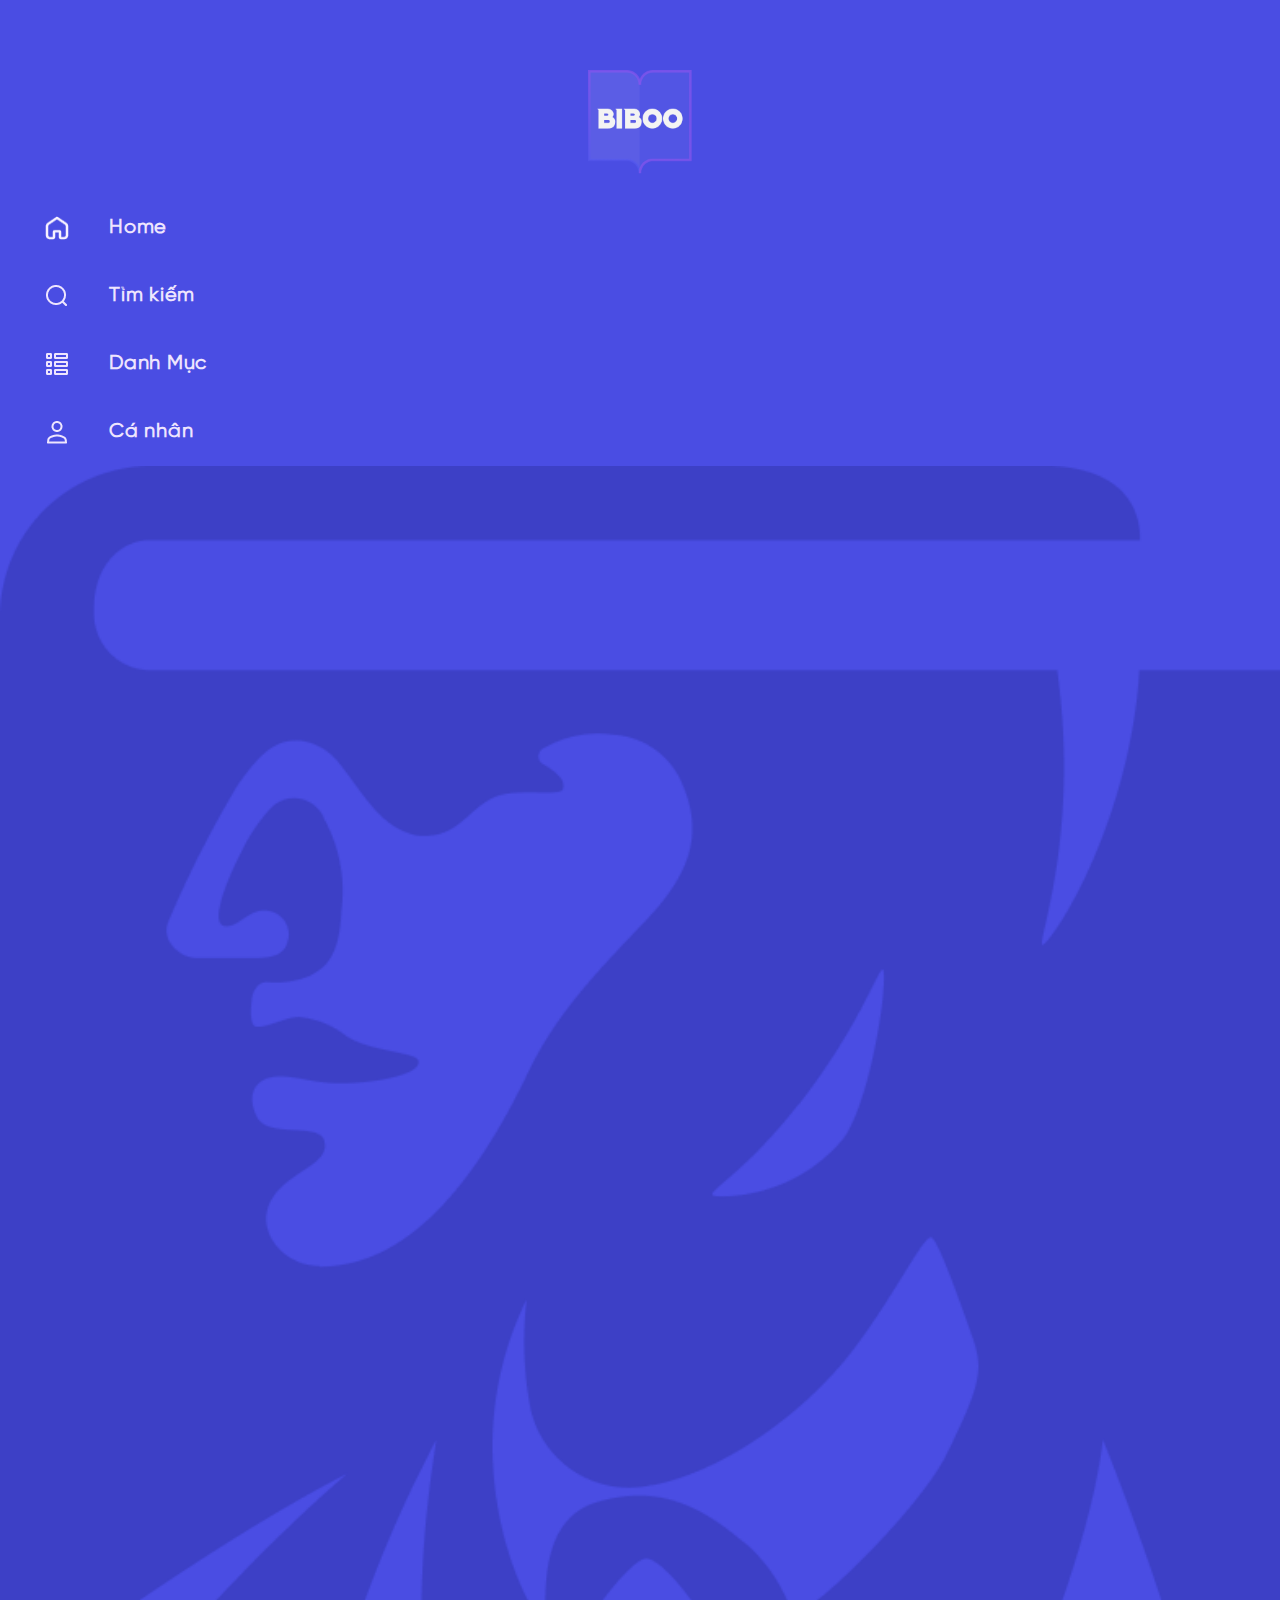
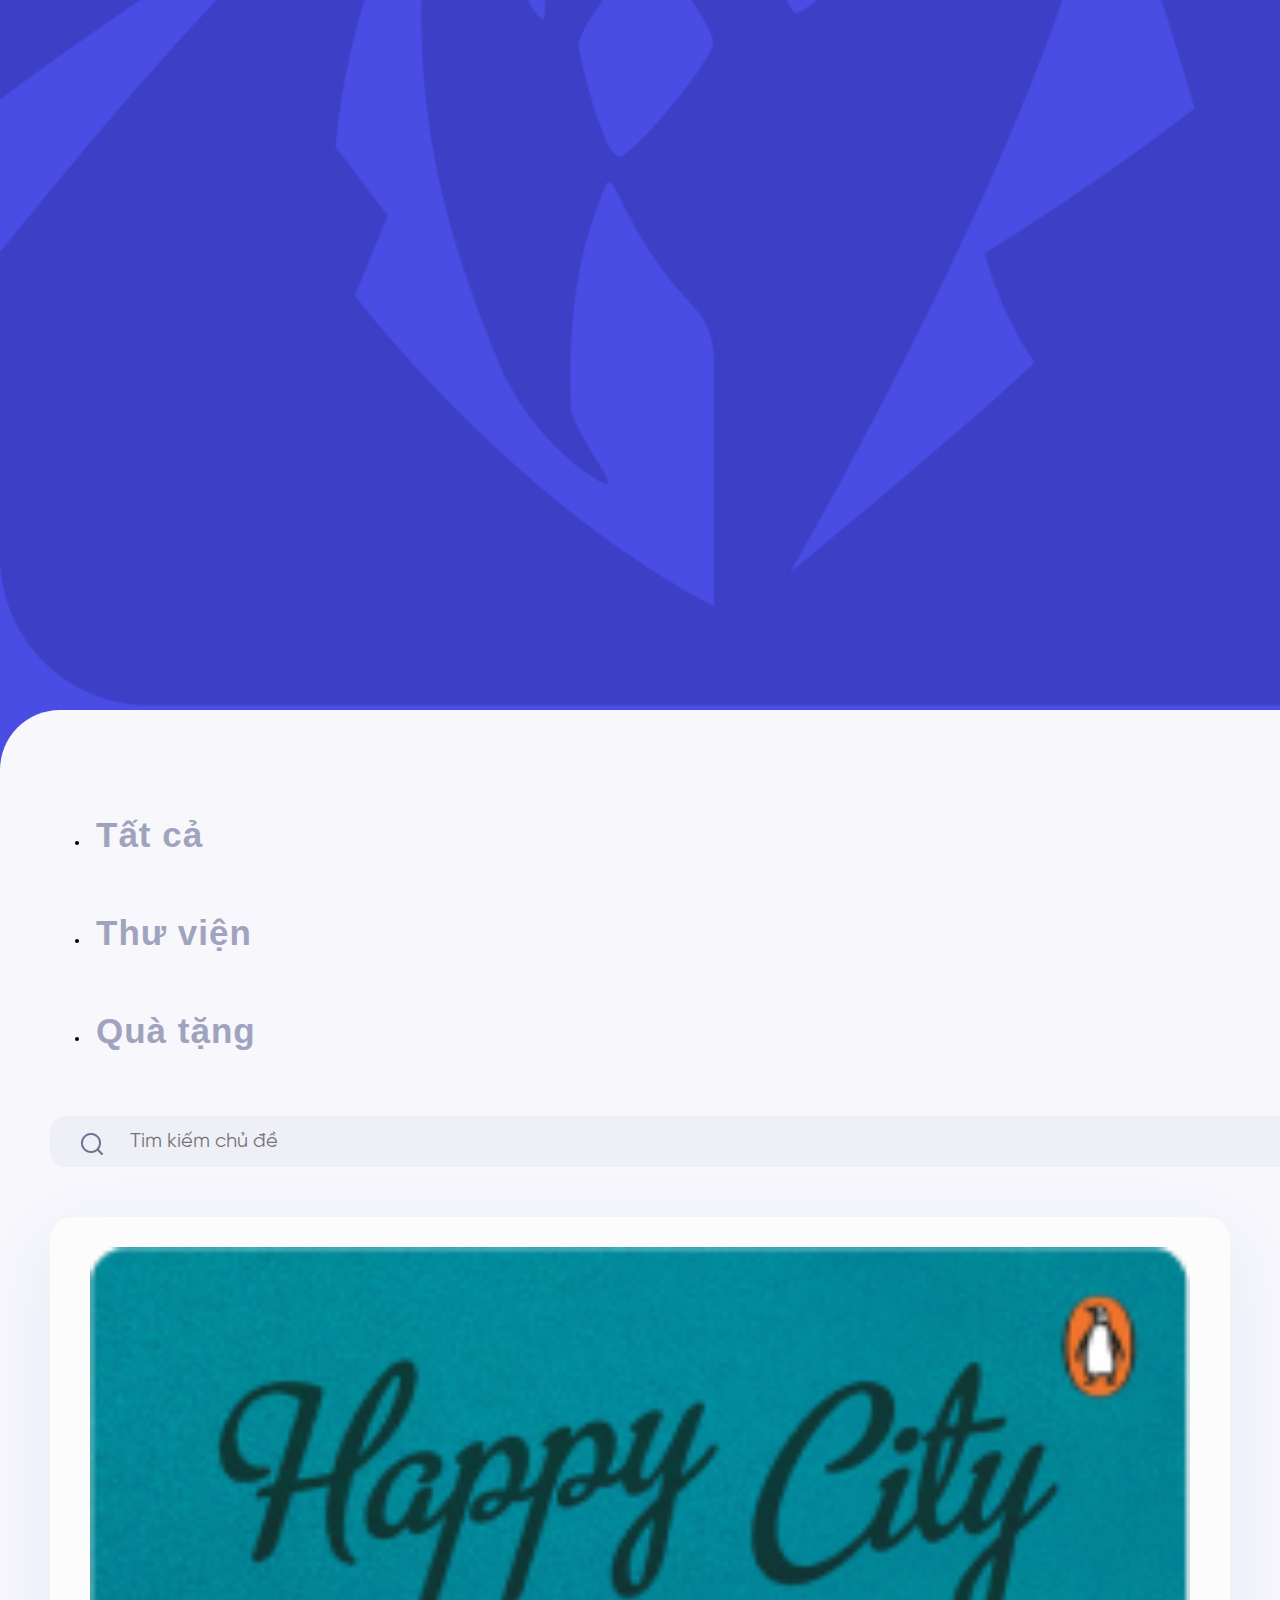
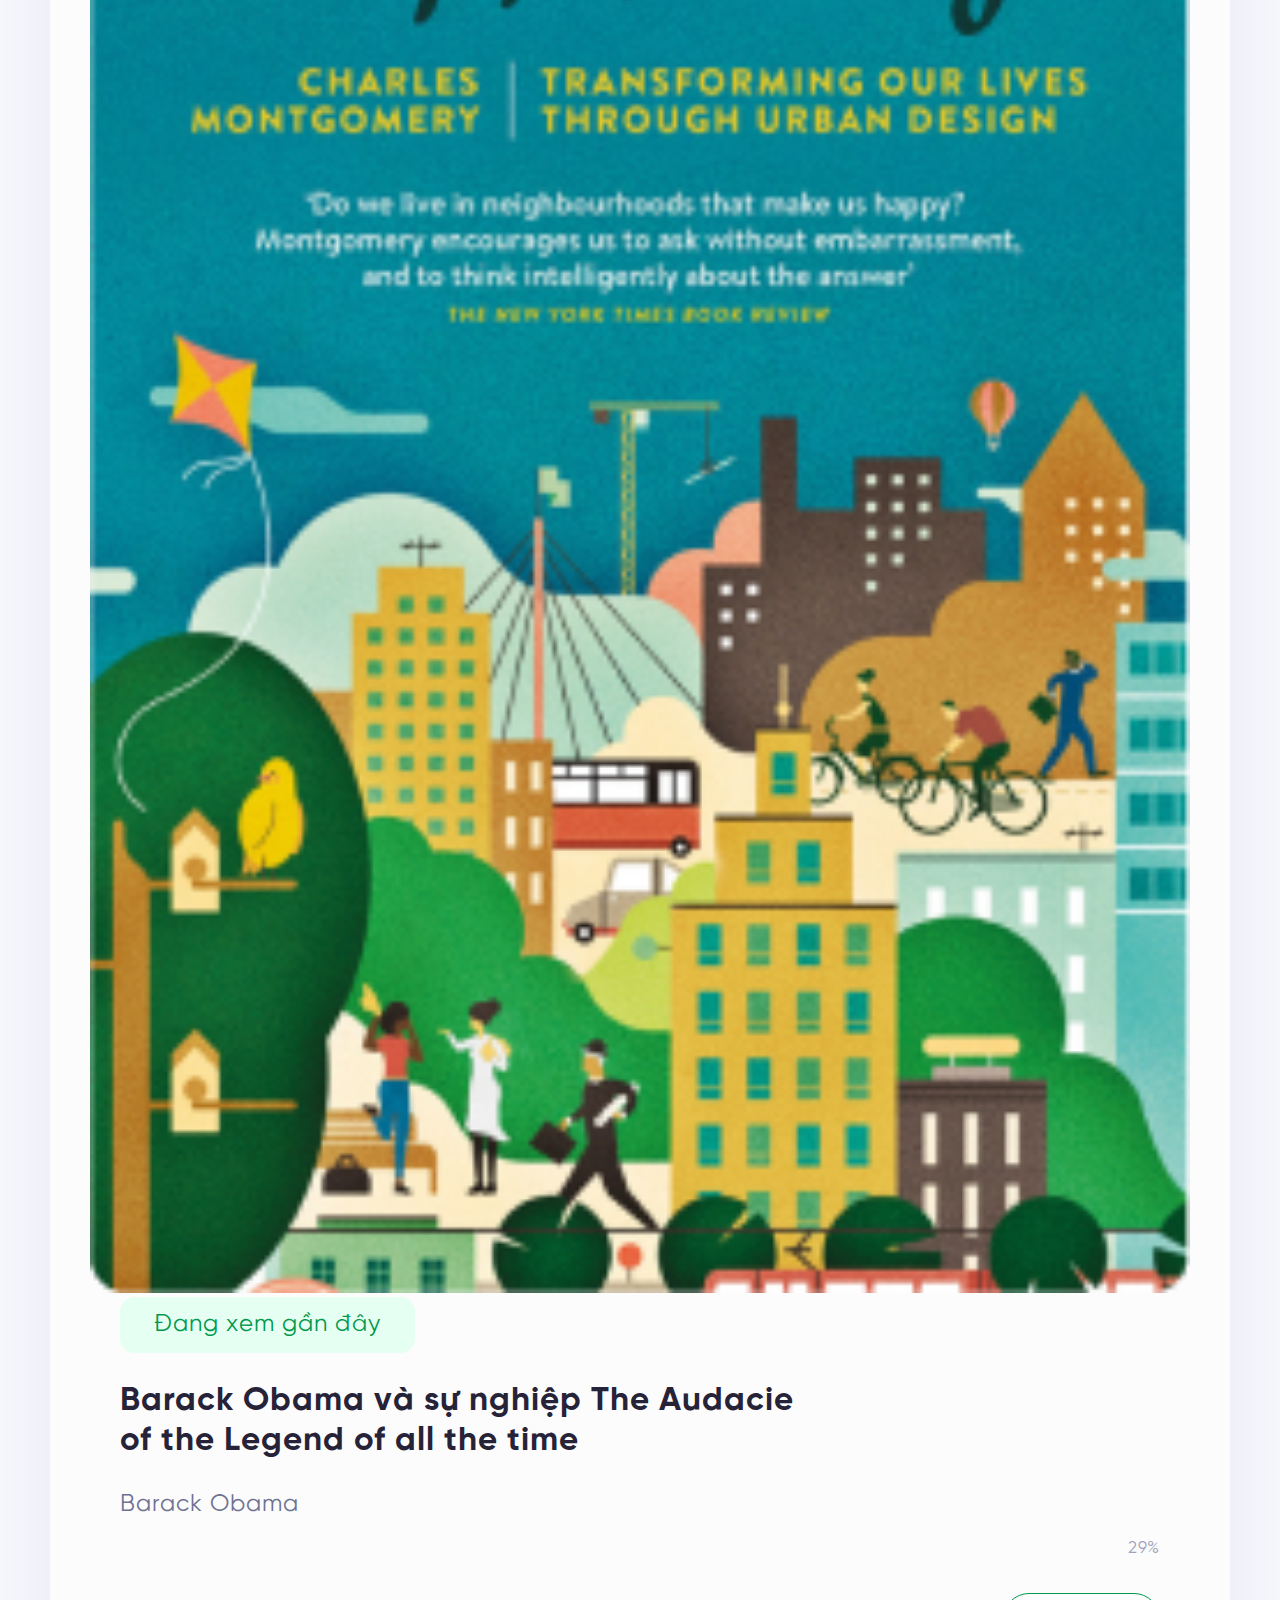
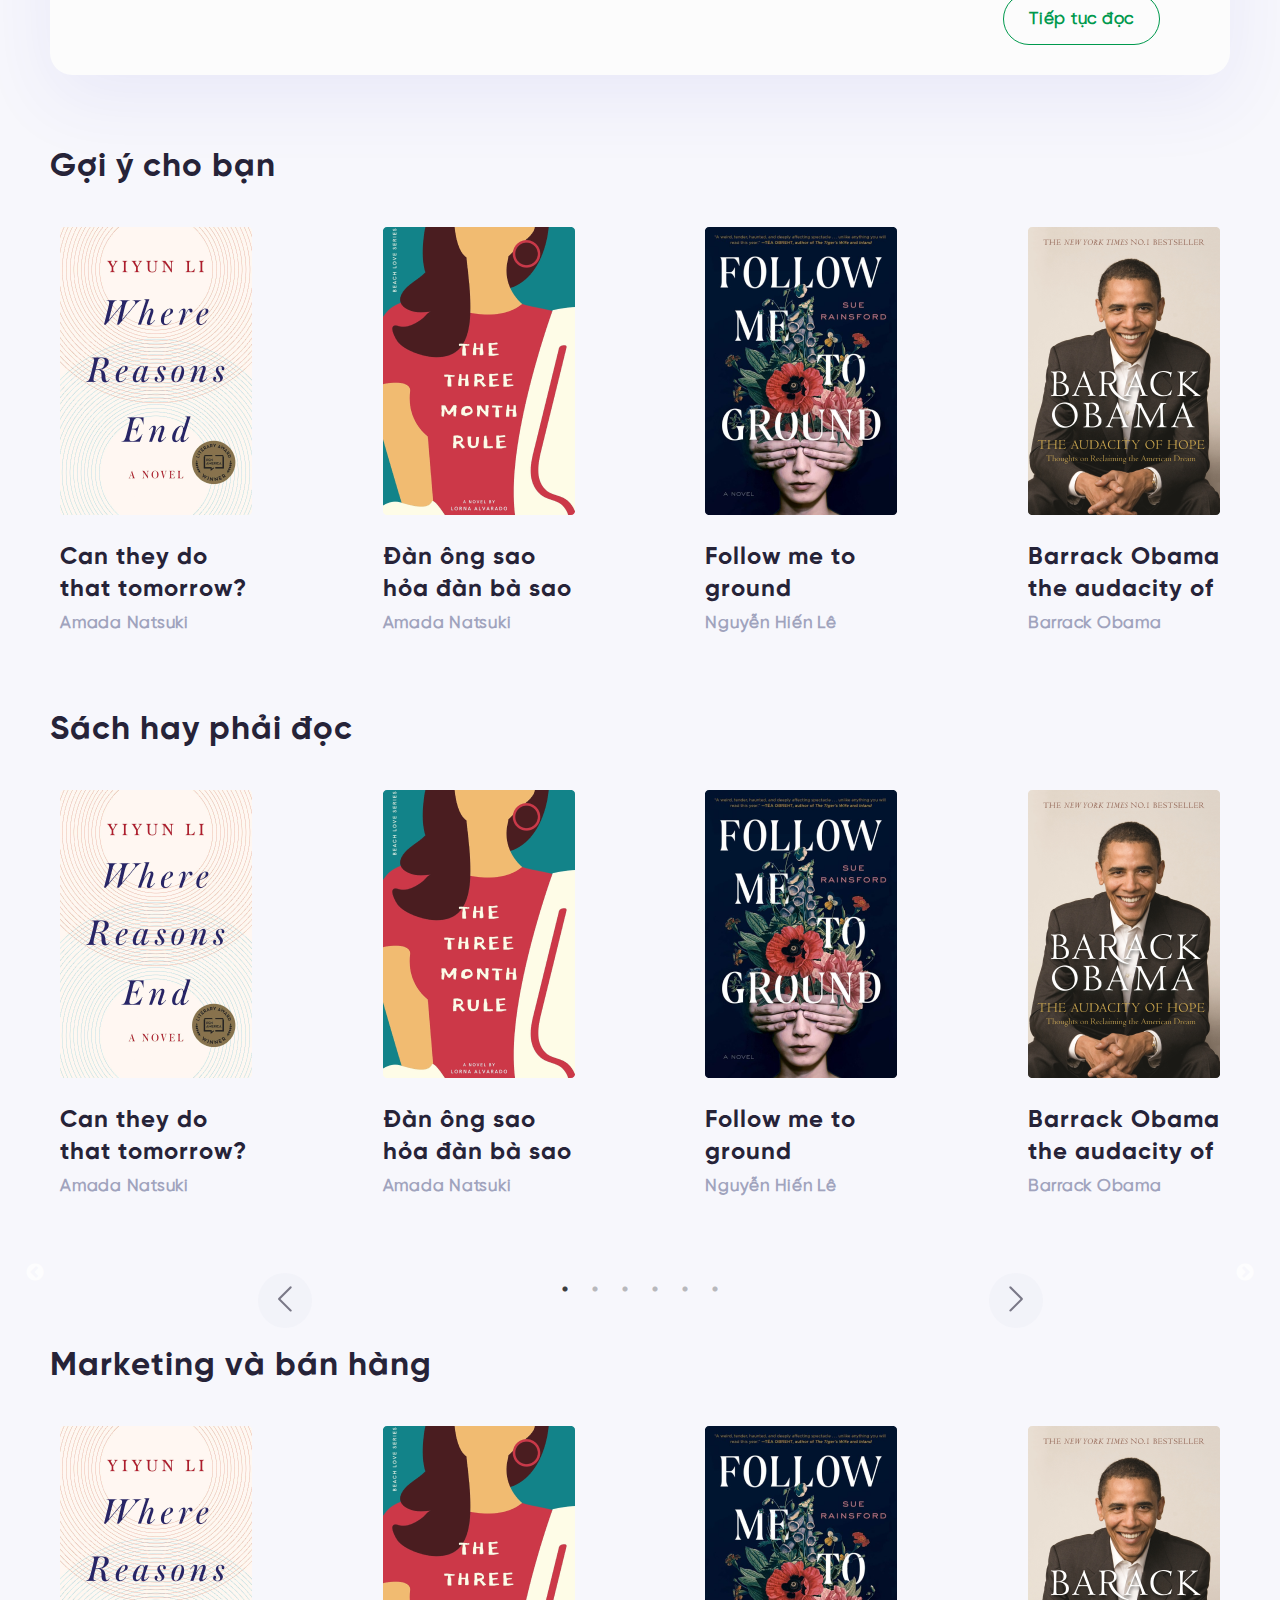
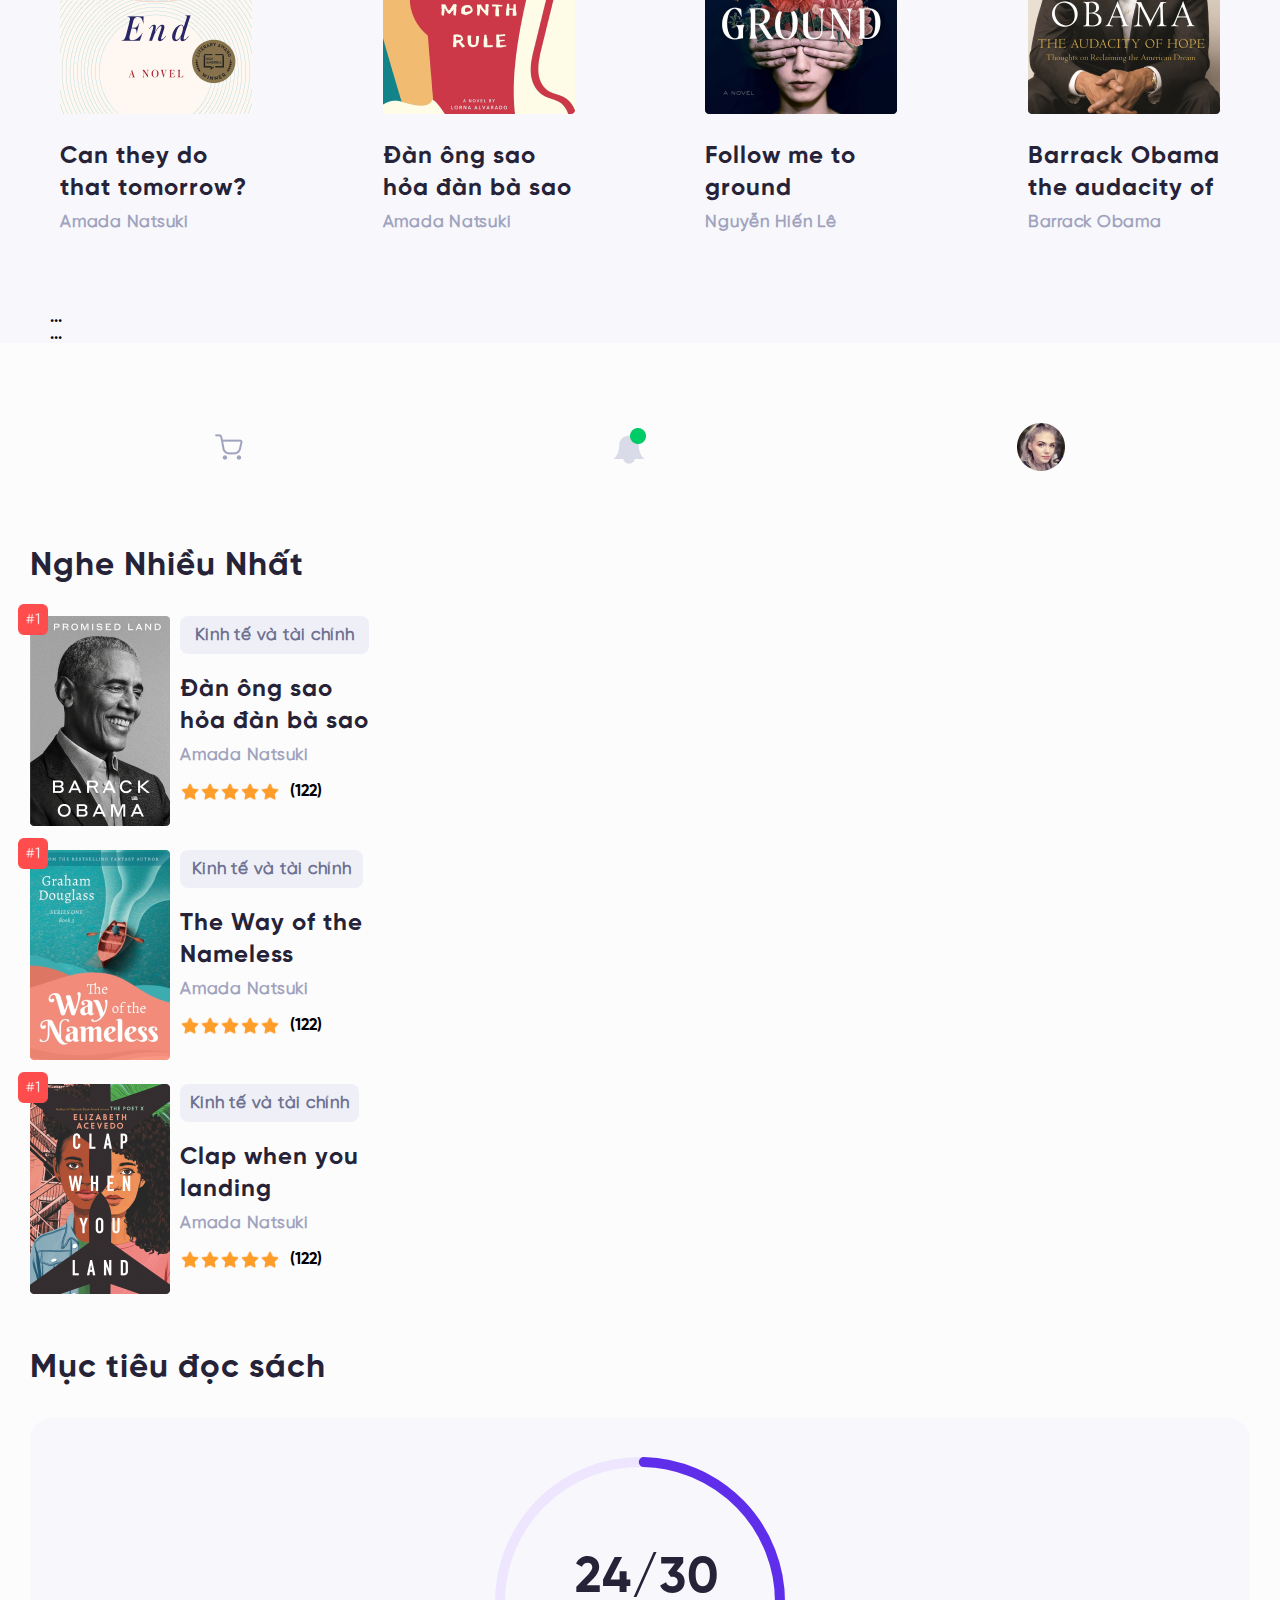
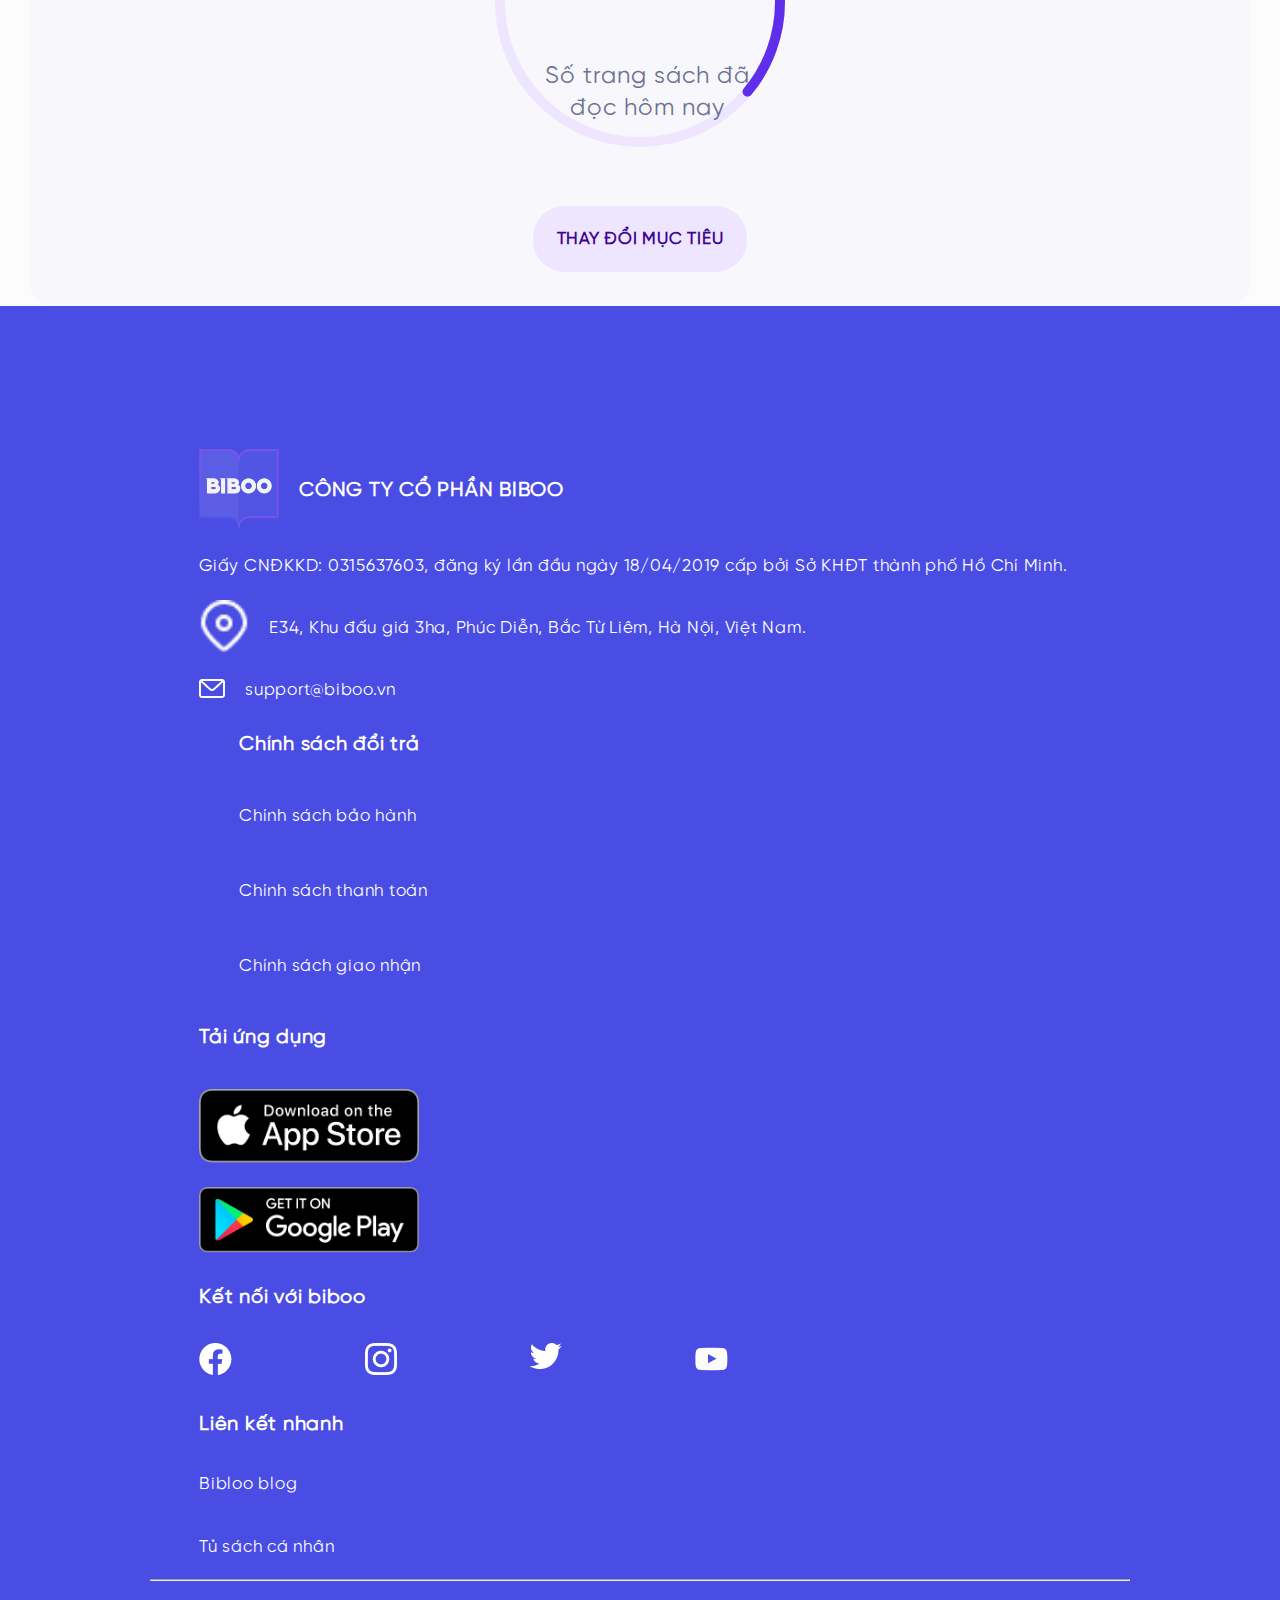
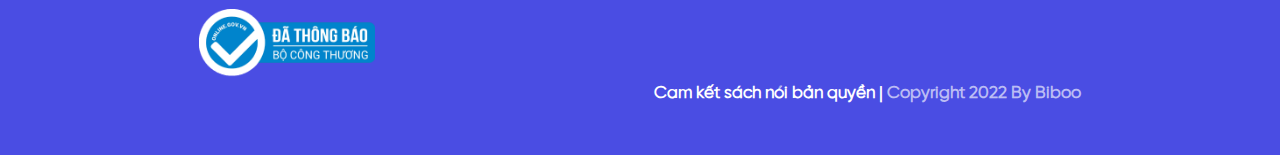
==== index.html @ 807a5ba1 "up" ====
<!DOCTYPE html>
<html lang="en">
  <head>
    <title>Title</title>
    <!-- Required meta tags -->
    <meta charset="utf-8" />
    <meta
      name="viewport"
      content="width=device-width, initial-scale=1, shrink-to-fit=no"
    />

    <!-- Bootstrap CSS v5.2.0-beta1 -->
    <link
      rel="stylesheet"
      href="https://cdn.jsdelivr.net/npm/bootstrap@5.2.0/dist/css/bootstrap.min.css"
      integrity="sha384-gH2yIJqKdNHPEq0n4Mqa/HGKIhSkIHeL5AyhkYV8i59U5AR6csBvApHHNl/vI1Bx"
      crossorigin="anonymous"
    />
    <link rel="stylesheet" type="text/css" href="slick/slick.css" />
    <link rel="stylesheet" type="text/css" href="slick/slick-theme.css" />
    <link rel="stylesheet" href="css/main.css" />
    <link rel="stylesheet" href="css/index.css" />
    <script
      src="https://kit.fontawesome.com/c8cfe2fdd5.js"
      crossorigin="anonymous"
    ></script>
  </head>

  <body>
    <div class="container">
      <div class="row">
        <div class="col-2">
          <div class="box-left-biboo">
            <a href="#" class="logo-left-biboo">
              <img src="img/Logo.png" alt="" />
            </a>
            <a href="#" class="home-left-biboo dp-flex">
              <img src="img/Home.png" alt="anhminhhoa" />
              <p>Home</p>
            </a>
            <a href="#" class="seach-left-biboo dp-flex">
              <img src="img/Search2.png" alt="anhminhhoa" />
              <p>Tìm kiếm</p>
            </a>
            <a href="#" class="category-left-biboo dp-flex">
              <img src="img/Feed List.png" alt="anhminhhoa" />
              <p>Danh Mục</p>
            </a>
            <a href="#" class="individual-left-biboo dp-flex">
              <img src="img/Profile.png" alt="anhminhhoa" />
              <p>Cá nhân</p>
            </a>
            <div class="cover-img-left-biboo">
              <img src="img/Layer 1.png" alt="" />
            </div>
          </div>
        </div>
        <div class="col-10">
          <div class="box-right-biboo">
            <div class="row">
              <div class="col-9">
                <div class="brb-items-left">
                  <ul class="nav nav-tabs" id="myTab" role="tablist">
                    <li class="nav-item" role="presentation">
                      <button
                        class="nav-link active"
                        id="home-tab"
                        data-bs-toggle="tab"
                        data-bs-target="#home"
                        type="button"
                        role="tab"
                        aria-controls="home"
                        aria-selected="true"
                      >
                        Tất cả
                      </button>
                    </li>
                    <li class="nav-item" role="presentation">
                      <button
                        class="nav-link"
                        id="profile-tab"
                        data-bs-toggle="tab"
                        data-bs-target="#profile"
                        type="button"
                        role="tab"
                        aria-controls="profile"
                        aria-selected="false"
                      >
                        Thư viện
                      </button>
                    </li>
                    <li class="nav-item" role="presentation">
                      <button
                        class="nav-link"
                        id="contact-tab"
                        data-bs-toggle="tab"
                        data-bs-target="#contact"
                        type="button"
                        role="tab"
                        aria-controls="contact"
                        aria-selected="false"
                      >
                        Quà tặng
                      </button>
                    </li>
                  </ul>
                  <div class="tab-content" id="myTabContent">
                    <div
                      class="tab-pane fade show active"
                      id="home"
                      role="tabpanel"
                      aria-labelledby="home-tab"
                    >
                      <div class="brb-search">
                        <a href="#" class="icon-brb-search">
                          <img src="img/Search.png" alt="anhminhhoa" />
                        </a>
                        <input
                          type="text"
                          placeholder="Tìm kiếm chủ đề"
                          name="search"
                        />
                      </div>
                      <div class="brb-recently-watched">
                        <div class="row">
                          <div class="col-3 left-brb-recently-watched">
                            <a href="#">
                              <img
                                class="left-brb-recently-watched"
                                src="img/Rectangle 504.png"
                                alt=""
                              />
                            </a>
                          </div>
                          <div class="col-9 right-brb-recently-watched">
                            <p class="watching-right-brb-recently-watched">
                              Đang xem gần đây
                            </p>
                            <a
                              href="#"
                              class="title-right-brb-recently-watched"
                            >
                              Barack Obama và sự nghiệp The Audacie <br />
                              of the Legend of all the time
                            </a>
                            <div class="text-right-brb-recently-watched">
                              <p>Barack Obama</p>
                            </div>
                            <div class="right-brb-recently-watched-progress">
                              <div class="index-progress">29%</div>
                              <div class="progress">
                                <div
                                  class="progress-bar"
                                  role="progressbar"
                                  aria-label="Success example"
                                  style="width: 20%"
                                  aria-valuenow="25"
                                  aria-valuemin="0"
                                  aria-valuemax="100"
                                ></div>
                              </div>
                            </div>
                            <div class="bottom-right-brb-recently-watched">
                              <button type="bottom">
                                <span>Tiếp tục đọc</span>
                              </button>
                            </div>
                          </div>
                        </div>
                      </div>
                      <div class="suggested-book">
                        <div class="title-suggested-book">
                          <p>Gợi ý cho bạn</p>
                        </div>
                        <div class="box-suggested-book dp-flex sp-between">
                          <div class="items-suggested-book">
                            <a href="#" class="img-items-suggested-book">
                              <img src="img/Rectangle 510.png" alt="" />
                            </a>
                            <div class="add-to-cart">
                              <img src="img/Cart.png" alt="" />
                              <button type="button">Thêm vào giỏ hàng</button>
                            </div>
                            <div class="information-items-suggested-book">
                              <a href="#" class="title-book"
                                >Can they do <br />
                                that tomorrow?</a
                              >
                              <a href="#" class="author-book">Amada Natsuki</a>
                            </div>
                          </div>
                          <div class="items-suggested-book">
                            <a href="#" class="img-items-suggested-book">
                              <img src="img/Rectangle 505.png" alt="" />
                            </a>
                            <div class="add-to-cart">
                              <img src="img/Cart.png" alt="" />
                              <button type="button">Thêm vào giỏ hàng</button>
                            </div>
                            <div class="information-items-suggested-book">
                              <a href="#" class="title-book"
                                >Đàn ông sao <br />
                                hỏa đàn bà sao</a
                              >
                              <a href="#" class="author-book">Amada Natsuki</a>
                            </div>
                          </div>
                          <div class="items-suggested-book">
                            <a href="#" class="img-items-suggested-book">
                              <img src="img/Rectangle 511.png" alt="" />
                            </a>
                            <div class="add-to-cart">
                              <img src="img/Cart.png" alt="" />
                              <button type="button">Thêm vào giỏ hàng</button>
                            </div>
                            <div class="information-items-suggested-book">
                              <a href="#" class="title-book"
                                >Follow me to <br />
                                ground</a
                              >
                              <a href="#" class="author-book">Nguyễn Hiến Lê</a>
                            </div>
                          </div>
                          <div class="items-suggested-book">
                            <a href="#" class="img-items-suggested-book">
                              <img src="img/Rectangle 612.png" alt="" />
                            </a>
                            <div class="add-to-cart">
                              <img src="img/Cart.png" alt="" />
                              <button type="button">Thêm vào giỏ hàng</button>
                            </div>
                            <div class="information-items-suggested-book">
                              <a href="#" class="title-book"
                                >Barrack Obama <br />
                                the audacity of</a
                              >
                              <a href="#" class="author-book">Barrack Obama</a>
                            </div>
                          </div>
                        </div>
                      </div>
                      <div class="suggested-book">
                        <div class="title-suggested-book">
                          <p>Sách hay phải đọc</p>
                        </div>
                        <div class="box-suggested-book dp-flex sp-between">
                          <div class="items-suggested-book">
                            <a href="#" class="img-items-suggested-book">
                              <img src="img/Rectangle 510.png" alt="" />
                            </a>
                            <div class="add-to-cart">
                              <img src="img/Cart.png" alt="" />
                              <button type="button">Thêm vào giỏ hàng</button>
                            </div>
                            <div class="information-items-suggested-book">
                              <a href="#" class="title-book"
                                >Can they do <br />
                                that tomorrow?</a
                              >
                              <a href="#" class="author-book">Amada Natsuki</a>
                            </div>
                          </div>
                          <div class="items-suggested-book">
                            <a href="#" class="img-items-suggested-book">
                              <img src="img/Rectangle 505.png" alt="" />
                            </a>
                            <div class="add-to-cart">
                              <img src="img/Cart.png" alt="" />
                              <button type="button">Thêm vào giỏ hàng</button>
                            </div>
                            <div class="information-items-suggested-book">
                              <a href="#" class="title-book"
                                >Đàn ông sao <br />
                                hỏa đàn bà sao</a
                              >
                              <a href="#" class="author-book">Amada Natsuki</a>
                            </div>
                          </div>
                          <div class="items-suggested-book">
                            <a href="#" class="img-items-suggested-book">
                              <img src="img/Rectangle 511.png" alt="" />
                            </a>
                            <div class="add-to-cart">
                              <img src="img/Cart.png" alt="" />
                              <button type="button">Thêm vào giỏ hàng</button>
                            </div>
                            <div class="information-items-suggested-book">
                              <a href="#" class="title-book"
                                >Follow me to <br />
                                ground</a
                              >
                              <a href="#" class="author-book">Nguyễn Hiến Lê</a>
                            </div>
                          </div>
                          <div class="items-suggested-book">
                            <a href="#" class="img-items-suggested-book">
                              <img src="img/Rectangle 612.png" alt="" />
                            </a>
                            <div class="add-to-cart">
                              <img src="img/Cart.png" alt="" />
                              <button type="button">Thêm vào giỏ hàng</button>
                            </div>
                            <div class="information-items-suggested-book">
                              <a href="#" class="title-book"
                                >Barrack Obama <br />
                                the audacity of</a
                              >
                              <a href="#" class="author-book">Barrack Obama</a>
                            </div>
                          </div>
                        </div>
                      </div>
                      <div class="caroseo-brb-items">
                        <button class="button-icon-right">
                          <span><img src="img/Vector.png" alt=""></span>
                        </button>
                        <div class="slider variable-width">
                          <div style="width: 700px">
                            <a href="#">
                              <img
                                src="https://salt.tikicdn.com/ts/lp/10/ca/b1/ec36af1edef3b456d7d4b25296850a05.png"
                                alt=""
                              />
                            </a>
                          </div>
                          <div style="width: 700px">
                            <a href="#">
                              <img
                                src="https://photo2.tinhte.vn/data/attachment-files/2021/02/5368382_lichsansalemoituan.jpg"
                                alt=""
                              />
                            </a>
                          </div>
                          <div style="width: 700px">
                            <a href="#">
                              <img
                                src="https://salt.tikicdn.com/ts/lp/10/ca/b1/ec36af1edef3b456d7d4b25296850a05.png"
                                alt=""
                              />
                            </a>
                          </div>
                          <div style="width: 700px">
                            <a href="#">
                              <img
                                src="https://photo2.tinhte.vn/data/attachment-files/2021/02/5368382_lichsansalemoituan.jpg"
                                alt=""
                              />
                            </a>
                          </div>
                          <div style="width: 700px">
                            <a href="#">
                              <img
                                src="https://salt.tikicdn.com/ts/lp/10/ca/b1/ec36af1edef3b456d7d4b25296850a05.png"
                                alt=""
                              />
                            </a>
                          </div>
                          <div style="width: 700px">
                            <a href="#">
                              <img
                                src="https://photo2.tinhte.vn/data/attachment-files/2021/02/5368382_lichsansalemoituan.jpg"
                                alt=""
                              />
                            </a>
                          </div>
                        </div>
                        <button class="button-icon-left">
                          <span><img src="img/Vector 2.png" alt=""></span>
                        </button>
                      </div>
                      <div class="suggested-book">
                        <div class="title-suggested-book">
                          <p>Marketing và bán hàng</p>
                        </div>
                        <div class="box-suggested-book dp-flex sp-between">
                          <div class="items-suggested-book">
                            <a href="#" class="img-items-suggested-book">
                              <img src="img/Rectangle 510.png" alt="" />
                            </a>
                            <div class="add-to-cart">
                              <img src="img/Cart.png" alt="" />
                              <button type="button">Thêm vào giỏ hàng</button>
                            </div>
                            <div class="information-items-suggested-book">
                              <a href="#" class="title-book"
                                >Can they do <br />
                                that tomorrow?</a
                              >
                              <a href="#" class="author-book">Amada Natsuki</a>
                            </div>
                          </div>
                          <div class="items-suggested-book">
                            <a href="#" class="img-items-suggested-book">
                              <img src="img/Rectangle 505.png" alt="" />
                            </a>
                            <div class="add-to-cart">
                              <img src="img/Cart.png" alt="" />
                              <button type="button">Thêm vào giỏ hàng</button>
                            </div>
                            <div class="information-items-suggested-book">
                              <a href="#" class="title-book"
                                >Đàn ông sao <br />
                                hỏa đàn bà sao</a
                              >
                              <a href="#" class="author-book">Amada Natsuki</a>
                            </div>
                          </div>
                          <div class="items-suggested-book">
                            <a href="#" class="img-items-suggested-book">
                              <img src="img/Rectangle 511.png" alt="" />
                            </a>
                            <div class="add-to-cart">
                              <img src="img/Cart.png" alt="" />
                              <button type="button">Thêm vào giỏ hàng</button>
                            </div>
                            <div class="information-items-suggested-book">
                              <a href="#" class="title-book"
                                >Follow me to <br />
                                ground</a
                              >
                              <a href="#" class="author-book">Nguyễn Hiến Lê</a>
                            </div>
                          </div>
                          <div class="items-suggested-book">
                            <a href="#" class="img-items-suggested-book">
                              <img src="img/Rectangle 612.png" alt="" />
                            </a>
                            <div class="add-to-cart">
                              <img src="img/Cart.png" alt="" />
                              <button type="button">Thêm vào giỏ hàng</button>
                            </div>
                            <div class="information-items-suggested-book">
                              <a href="#" class="title-book"
                                >Barrack Obama <br />
                                the audacity of</a
                              >
                              <a href="#" class="author-book">Barrack Obama</a>
                            </div>
                          </div>
                        </div>
                      </div>
                    </div>
                    <div
                      class="tab-pane fade"
                      id="profile"
                      role="tabpanel"
                      aria-labelledby="profile-tab"
                    >
                      ...
                    </div>
                    <div
                      class="tab-pane fade"
                      id="contact"
                      role="tabpanel"
                      aria-labelledby="contact-tab"
                    >
                      ...
                    </div>
                  </div>
                </div>
              </div>
              <div class="col-3 bg-brb-items-right">
                <div class="brb-items-right">
                  <div class="option-brb-items-right dp-flex">
                    <div class="cart-option-brb-items-right">
                      <img src="img/Cart.png" alt="" />
                    </div>
                    <div class="bell-option-brb-items-right">
                      <img src="img/Group 321.png" alt="" />
                    </div>
                    <div class="user-option-brb-items-right">
                      <img src="img/Avatar.png" alt="" />
                    </div>
                  </div>
                  <div class="listen-a-lot-brb-items-right">
                    <div class="title-listen-a-lot">
                      <p>Nghe Nhiều Nhất</p>
                    </div>
                    <div class="books-listen-a-lot dp-flex">
                      <div class="right-books-listen-a-lott">
                        <a href="#">
                          <img src="img/Rectangle 613.png" alt="" />
                        </a>
                        <div class="numerical-order-book">
                          <img src="img/Badge Tags.png" alt="" />
                        </div>
                      </div>
                      <div class="left-books-listen-a-lott">
                        <div class="book-topic">
                          <a href="#">
                            <p>Kinh tế và tài chính</p>
                          </a>
                        </div>
                        <div class="title-book-topic">
                          <a href="#">
                            <p>
                              Đàn ông sao <br />
                              hỏa đàn bà sao
                            </p>
                          </a>
                        </div>
                        <div class="author-book">
                          <p>Amada Natsuki</p>
                        </div>
                        <div class="evaluate-book dp-flex">
                          <img src="img/alert-circle-fill.png" alt="" />
                          <img src="img/alert-circle-fill.png" alt="" />
                          <img src="img/alert-circle-fill.png" alt="" />
                          <img src="img/alert-circle-fill.png" alt="" />
                          <img src="img/alert-circle-fill.png" alt="" />
                          <p>(122)</p>
                        </div>
                      </div>
                    </div>
                    <div class="books-listen-a-lot dp-flex">
                      <div class="right-books-listen-a-lott">
                        <a href="#">
                          <img src="img/Rectangle 614.png" alt="" />
                        </a>
                        <div class="numerical-order-book">
                          <img src="img/Badge Tags.png" alt="" />
                        </div>
                      </div>
                      <div class="left-books-listen-a-lott">
                        <div class="book-topic">
                          <a href="#">
                            <p>Kinh tế và tài chính</p>
                          </a>
                        </div>
                        <div class="title-book-topic">
                          <a href="#">
                            <p>
                              The Way of the <br />
                              Nameless
                            </p>
                          </a>
                        </div>
                        <div class="author-book">
                          <p>Amada Natsuki</p>
                        </div>
                        <div class="evaluate-book dp-flex">
                          <img src="img/alert-circle-fill.png" alt="" />
                          <img src="img/alert-circle-fill.png" alt="" />
                          <img src="img/alert-circle-fill.png" alt="" />
                          <img src="img/alert-circle-fill.png" alt="" />
                          <img src="img/alert-circle-fill.png" alt="" />
                          <p>(122)</p>
                        </div>
                      </div>
                    </div>
                    <div class="books-listen-a-lot dp-flex">
                      <div class="right-books-listen-a-lott">
                        <a href="#">
                          <img src="img/Rectangle 615.png" alt="" />
                        </a>
                        <div class="numerical-order-book">
                          <img src="img/Badge Tags.png" alt="" />
                        </div>
                      </div>
                      <div class="left-books-listen-a-lott">
                        <div class="book-topic">
                          <a href="#">
                            <p>Kinh tế và tài chính</p>
                          </a>
                        </div>
                        <div class="title-book-topic">
                          <a href="#">
                            <p>
                              Clap when you <br />
                              landing
                            </p>
                          </a>
                        </div>
                        <div class="author-book">
                          <p>Amada Natsuki</p>
                        </div>
                        <div class="evaluate-book dp-flex">
                          <img src="img/alert-circle-fill.png" alt="" />
                          <img src="img/alert-circle-fill.png" alt="" />
                          <img src="img/alert-circle-fill.png" alt="" />
                          <img src="img/alert-circle-fill.png" alt="" />
                          <img src="img/alert-circle-fill.png" alt="" />
                          <p>(122)</p>
                        </div>
                      </div>
                    </div>
                  </div>
                  <div class="target">
                    <p class="title-cardd">Mục tiêu đọc sách</p>
                    <div class="cardd">
                      <div class="percent">
                        <svg>
                          <circle cx="180" cy="150" r="140"></circle>
                          <circle
                            cx="180"
                            cy="150"
                            r="140"
                            style="--percent: 25"
                          ></circle>
                        </svg>
                        <div class="number">
                          <h3>24/30</h3>
                          <p>Số trang sách đã đọc hôm nay</p>
                        </div>
                        <button type="button" class="button-reading-goal">
                          <span>THAY ĐỔI MỤC TIÊU</span>
                        </button>
                      </div>
                    </div>
                  </div>
                </div>
              </div>
            </div>
          </div>
        </div>
      </div>
      <div class="row">
        <footer>
          <div class="row top-footer">
            <div class="col-3">
              <div class="about-us">
                <div class="company-name">
                  <div class="icon-logo-company-name">
                    <img src="img/Logo.png" alt="" />
                  </div>
                  <div class="title-company-name">
                    <p>CÔNG TY CỔ PHẦN BIBOO</p>
                  </div>
                </div>
                <p class="company-origin">
                  Giấy CNĐKKD: 0315637603, đăng ký lần đầu ngày 18/04/2019 cấp
                  bởi Sở KHĐT thành phố Hồ Chí Minh.
                </p>
                <a href="#" class="company-address">
                  <div class="icon-company-address">
                    <img src="img/Location.png" alt="" />
                  </div>
                  <p class="text-company-address">
                    E34, Khu đấu giá 3ha, Phúc Diễn, Bắc Từ Liêm, Hà Nội, Việt
                    Nam.
                  </p>
                </a>
                <a href="#" class="corporate-email">
                  <div class="icon-corporate-email">
                    <img src="img/Mail.png" alt="" />
                  </div>
                  <p class="text-corporate-email">support@biboo.vn</p>
                </a>
              </div>
            </div>
            <div class="col-3">
              <div class="company-policy">
                <div class="title-company-policy">Chính sách đổi trả</div>
                <a href="#" class="items-company-policy">
                  Chính sách bảo hành
                </a>
                <a href="#" class="items-company-policy">
                  Chính sách thanh toán
                </a>
                <a href="#" class="items-company-policy">
                  Chính sách giao nhận
                </a>
              </div>
            </div>
            <div class="col-3">
              <div class="company-app">
                <div class="title-company-app">Tải ứng dụng</div>
                <div class="app-store">
                  <img src="img/Badge.png" alt="" />
                </div>
                <div class="google-play">
                  <img src="img/Badge (1).png" alt="" />
                </div>
              </div>
            </div>
            <div class="col-3">
              <div class="connection">
                <div class="title-connection">Kết nối với biboo</div>
                <div class="connection-platform">
                  <div class="facebook-connection-platform">
                    <img src="img/facebook2.png" alt="" />
                  </div>
                  <div class="instagram-connection-platform">
                    <img src="img/inta.png" alt="" />
                  </div>
                  <div class="twitter-connection-platform">
                    <img src="img/twiiter.png" alt="" />
                  </div>
                  <div class="youtube-connection-platform">
                    <img src="img/YouTube.png" alt="" />
                  </div>
                </div>
                <p class="title-quick-link">Liên kết nhanh</p>
                <a href="#" class="blog-connection-platform"> Bibloo blog </a>
                <a href="#" class="individual-connection-platform">
                  Tủ sách cá nhân
                </a>
              </div>
            </div>
          </div>
          <hr />
          <div class="row bottom-footer">
            <div class="col-6">
              <a href="#" class="logo-bottom-footer">
                <img src="img/bo-cong-thuong-1170x780 1.png" alt="" />
              </a>
            </div>
            <div class="col-6">
              <div class="text-bottom-footer">
                <p>
                  Cam kết sách nói bản quyền |
                  <span>Copyright 2022 By Biboo</span>
                </p>
              </div>
            </div>
          </div>
        </footer>
      </div>
    </div>
    <!-- Bootstrap JavaScript Libraries -->
    <script
      src="https://cdn.jsdelivr.net/npm/@popperjs/core@2.11.5/dist/umd/popper.min.js"
      integrity="sha384-Xe+8cL9oJa6tN/veChSP7q+mnSPaj5Bcu9mPX5F5xIGE0DVittaqT5lorf0EI7Vk"
      crossorigin="anonymous"
    ></script>

    <script
      src="https://cdn.jsdelivr.net/npm/bootstrap@5.2.0/dist/js/bootstrap.min.js"
      integrity="sha384-ODmDIVzN+pFdexxHEHFBQH3/9/vQ9uori45z4JjnFsRydbmQbmL5t1tQ0culUzyK"
      crossorigin="anonymous"
    ></script>

    <script
      type="text/javascript"
      src="//code.jquery.com/jquery-1.11.0.min.js"
    ></script>
    <script
      type="text/javascript"
      src="//code.jquery.com/jquery-migrate-1.2.1.min.js"
    ></script>
    <script type="text/javascript" src="slick/slick.min.js"></script>
    <script>
      $(document).ready(function () {
        $(".variable-width").slick({
          dots: true,
          infinite: true,
          speed: 300,
          slidesToShow: 1,
          centerMode: true,
          variableWidth: true,
        });
      });
    </script>
  </body>
</html>
---- css/main.css ----
@font-face {
  font-family: SVN-Gilroy-regular;
  src: url("../fonts/SVN-Gilroy\ Regular.otf");
}

@font-face {
  font-family: SVN-Gilroy-Bold;
  src: url("../fonts/SVN-Gilroy\ Bold.otf");
}

body {
  box-sizing: border-box;
  margin: 0px;
  padding: 0px;
  font-family: "SVN-Gilroy-Bold", "Times New Roman", Times, serif;
}

p {
  margin: 0px;
  padding: 0px;
}
.container {
  position: relative;
  max-width: 1920px;
  background: #4a4de3;
  padding: 0px;
  margin: 0px auto;
}
a {
  text-decoration: none;
  display: block;
}
 [class*="col-"] {
  margin: 0px;
  padding: 0px;
} 
.dp-flex {
  display: flex;
}
.row{
  margin: 0px;
  padding: 0px;
}
img {
  width: 100%;
}
.sp-between {
  justify-content: space-between;
}
---- css/index.css ----
.box-left-biboo {
  align-items: center;
  text-align: center;
  padding-top: 70px;
}
.box-left-biboo .logo-left-biboo {
  margin: 0px 0px 16px 0px;
}
.box-left-biboo .logo-left-biboo img {
  width: 104.96px;
  height: 103.58px;
}
.box-left-biboo .home-left-biboo,
.box-left-biboo .seach-left-biboo,
.box-left-biboo .category-left-biboo,
.box-left-biboo .individual-left-biboo {
  padding: 15px;
  align-items: center;
  margin-left: 20px;
}
.box-left-biboo .home-left-biboo img,
.box-left-biboo .seach-left-biboo img,
.box-left-biboo .category-left-biboo img,
.box-left-biboo .individual-left-biboo img {
  margin: 0px 40px 0px 10px;
  width: 24px;
  height: 24px;
}
.box-left-biboo .home-left-biboo p,
.box-left-biboo .seach-left-biboo p,
.box-left-biboo .category-left-biboo p,
.box-left-biboo .individual-left-biboo p {
  font-family: SVN-Gilroy-regular;
  font-style: normal;
  font-weight: 600;
  font-size: 20px;
  line-height: 38px;
  /* identical to box height, or 190% */
  letter-spacing: 0.75px;
  /* Grayscale / Ash */
  color: #eee5fe;
}
.box-left-biboo > .cover-img-left-biboo > img {
  margin-left: 0px;
}
.box-left-biboo a {
  transition: 0.25s;
  border-radius: 100px 0px 0px 100px;
}
.box-left-biboo a:hover{
  background: #FCFCFC;
  border-radius: 100px 0px 0px 100px;
}
.brb-items-left {
  background: #f7f7fc;
  border-radius: 60px 0px 0px 0px;
  padding: 80px 50px 0px 50px;
}
.brb-items-left .nav-tabs {
  border: none;
}
.brb-items-left .nav-tabs .nav-item .nav-link {
  font-style: normal;
  font-weight: 700;
  font-size: 35px;
  line-height: 56px;
  letter-spacing: 1px;
  color: #a0a3bd;
  margin: 0px 0px 40px 0px;
  background: none;
  border: none;
}
.brb-search {
  position: relative;
  margin: auto;
  margin-bottom: 50px;
}
.brb-search a {
  position: absolute;
  top: 16px;
  left: 30px;
}
.brb-search input {
  font-family: SVN-Gilroy-regular;
  width: 100%;
  font-size: 20px;
  border: none;
  background: #eff0f7;
  border-radius: 16px;
  padding: 15px 80px;
}
.brb-recently-watched {
  background: #fcfcfc;
  box-shadow: 0px 22.2222px 74.0741px rgba(61, 64, 198, 0.08);
  border-radius: 22.2222px;
  padding: 30px 40px;
  margin-bottom: 72px;
}
.right-brb-recently-watched {
  padding: 0px 30px;
}
.watching-right-brb-recently-watched {
  font-family: SVN-Gilroy-regular;
  width: 295px;
  height: 56px;
  background: #e5fff2;
  border-radius: 14.8148px;
  text-align: center;
  display: flex;
  justify-content: center;
  flex-direction: column;
  font-weight: 400;
  font-size: 24px;
  line-height: 32px;
  letter-spacing: 1px;
  color: #00994d;
  flex: none;
  order: 0;
  margin-bottom: 28px;
}
.right-brb-recently-watched .title-right-brb-recently-watched {
  font-weight: 700;
  font-size: 33px;
  line-height: 40px;
  letter-spacing: 1px;
  color: #262338;
  margin-bottom: 28px;
}
.right-brb-recently-watched .text-right-brb-recently-watched p {
  font-family: SVN-Gilroy-regular;
  font-weight: 400;
  font-size: 24px;
  line-height: 32px;
  letter-spacing: 1px;
  color: #6e7191;
  margin-bottom: 10px;
}
.index-progress {
  font-family: SVN-Gilroy-regular;
  display: flex;
  justify-content: flex-end;
  margin-bottom: 10px;
  font-weight: 400;
  font-size: 17px;
  line-height: 34px;
  display: flex;
  align-items: center;
  letter-spacing: 0.75px;
  color: #a0a3bd;
}
.progress-bar {
  background: linear-gradient(95.08deg, #c566ff 2.49%, #5c00b9 97.19%);
  border-radius: 10px;
}
.progress {
  margin-bottom: 28px;
}
.bottom-right-brb-recently-watched {
  display: flex;
  justify-content: flex-end;
}
.bottom-right-brb-recently-watched button {
  border: 1.5px solid #00994d;
  background-color: #fcfcfc;
  border-radius: 30px;
  padding: 8px 25px;
}
.bottom-right-brb-recently-watched button span {
  font-family: SVN-Gilroy-regular;
  font-style: normal;
  font-weight: 600;
  font-size: 17px;
  line-height: 34px;
  display: flex;
  align-items: center;
  text-align: center;
  letter-spacing: 0.75px;
  color: #00994d;
}
.suggested-book {
  margin-bottom: 0px;
}
.suggested-book .title-suggested-book {
  margin-bottom: 40px;
}
.suggested-book .title-suggested-book p {
  font-weight: 700;
  font-size: 33px;
  line-height: 40px;
  letter-spacing: 1px;
  color: #262338;
}
.box-suggested-book {
  padding-bottom: 70px;
}
.box-suggested-book .items-suggested-book {
  position: relative;
}
.suggested-book .box-suggested-book .items-suggested-book .add-to-cart {
  position: absolute;
  top: 200px;
  border: 2px solid #fcfcfc;
  border-radius: 96px;
  text-align: center;
  padding: 10px 5px;
  margin: 0px 10px;
  cursor: pointer;
  transition: 0.5s;
  display: none;
}
.suggested-book .box-suggested-book .items-suggested-book .add-to-cart:hover {
  background-color: #7f829e;
}
.suggested-book .box-suggested-book .items-suggested-book .add-to-cart > img {
  width: 20px;
}
.suggested-book .box-suggested-book .items-suggested-book .add-to-cart button {
  font-weight: 700;
  font-size: 13px;
  line-height: 16px;
  letter-spacing: 0.25px;
  color: #fcfcfc;
  background: none;
  border: none;
}
.suggested-book
  .box-suggested-book
  .items-suggested-book
  .information-items-suggested-book
  .title-book {
  font-weight: 700;
  font-size: 24px;
  line-height: 32px;
  letter-spacing: 1px;
  color: #262338;
  margin-top: 23px;
}
.suggested-book
  .box-suggested-book
  .items-suggested-book
  .information-items-suggested-book
  .author-book {
  font-family: SVN-Gilroy-regular;
  font-weight: 600;
  font-size: 17px;
  line-height: 34px;
  letter-spacing: 0.75px;
  color: #a0a3bd;
}
.caroseo-brb-items {
  margin-bottom: 72px;
}
.caroseo-brb-items .slider div {
  margin-left: 10px;
  margin-right: 10px;
  border-radius: 4px;
  overflow: hidden;
}
/*right*/
.brb-items-right {
  background: #fcfcfc;
  padding: 80px 30px 0px 30px;
}
.bg-brb-items-right {
  background: #fcfcfc;
}
.option-brb-items-right {
  justify-content: space-around;
  margin-bottom: 71px;
  align-items: center;
}
.option-brb-items-right .cart-option-brb-items-right,
.option-brb-items-right .bell-option-brb-items-right,
.option-brb-items-right .user-option-brb-items-right {
  cursor: pointer;
}
.listen-a-lot-brb-items-right .title-listen-a-lot p {
  font-weight: 700;
  font-size: 33px;
  line-height: 40px;
  letter-spacing: 1px;
  color: #262338;
  margin: 30px 0px;
}
.book-topic {
  background: #eff0f7;
  border-radius: 8px;
  padding: 2px 4px;
  margin-bottom: 20px;
}
.right-books-listen-a-lott {
  margin-right: 10px;
  position: relative;
}
.books-listen-a-lot {
  margin-bottom: 20px;
}
.numerical-order-book {
  width: 30px;
  position: absolute;
  top: -12px;
  left: -12px;
}
.book-topic p {
  font-family: SVN-Gilroy-regular;
  font-weight: 600;
  font-size: 17px;
  line-height: 34px;
  text-align: center;
  letter-spacing: 0.75px;
  color: #6e7191;
}
.evaluate-book {
  align-items: center;
}
.evaluate-book > img {
  width: 20px;
}
.evaluate-book > p {
  margin-left: 10px;
}
.left-books-listen-a-lott .title-book-topic a p {
  font-style: normal;
  font-weight: 700;
  font-size: 24px;
  line-height: 32px;
  /* or 133% */

  letter-spacing: 1px;

  /* Grayscale / Ash */

  color: #262338;

  /* Inside auto layout */

  flex: none;
  order: 0;
  align-self: stretch;
  flex-grow: 0;
}
.left-books-listen-a-lott .author-book p {
  font-family: "SVN-Gilroy-Regular";
  font-weight: 600;
  font-size: 17px;
  line-height: 34px;
  letter-spacing: 0.75px;
  color: #a0a3bd;
  margin-bottom: 10px;
}

.items-suggested-book {
  margin: 0px 10px;
}
.items-suggested-book > .img-items-suggested-book > img {
  width: 100%;
}

.cardd {
  display: flex;
  align-items: center;
  justify-content: center;
  flex-direction: column;
  width: 100%;
  height: 488px;
  left: 1520px;
  top: 1140px;
  background: #f7f7fc;
  border-radius: 22.2222px;
}
.target .title-cardd {
  font-style: normal;
  font-weight: 700;
  font-size: 33px;
  line-height: 40px;
  letter-spacing: 1px;
  color: #262338;
  flex: none;
  margin: 50px 0px 30px 0px;
}
.cardd .percent {
  position: relative;
}

.cardd svg {
  position: relative;
  width: 360px;
  height: 350px;
  transform: rotate(-0deg);
}

.cardd svg circle {
  width: 100%;
  height: 100%;
  fill: none;
  stroke: rgba(238, 229, 254, 1);
  stroke-width: 10;
  stroke-linecap: round;
}

.cardd svg circle:last-of-type {
  stroke-dasharray: 566px;
  stroke-dashoffset: calc(625px - (625px * var(--percent)) / 100);
  stroke: rgba(95, 46, 234, 1);
}

.cardd .number {
  position: absolute;
  top: 38%;
  left: 52%;
  transform: translate(-50%, -50%);
  width: 60%;
}

.cardd .number h3 {
  font-style: normal;
  font-weight: 700;
  font-size: 50px;
  line-height: 64px;
  text-align: center;
  letter-spacing: 1px;
  color: #262338;
}

.cardd .number p {
  font-family: SVN-Gilroy-regular;
  font-style: normal;
  font-weight: 400;
  font-size: 24px;
  line-height: 32px;
  text-align: center;
  letter-spacing: 1px;
  color: #6e7191;
}
.cardd .percent .button-reading-goal {
  display: flex;
  justify-content: center;
  align-items: center;
  padding: 16px 24px;
  gap: 12px;
  background: #eee5fe;
  border-radius: 32px;
  border: none;
  margin: auto;
}
.cardd .percent .button-reading-goal span {
  font-family: SVN-Gilroy-regular;
  font-weight: 600;
  font-size: 17px;
  line-height: 34px;
  display: flex;
  align-items: center;
  text-align: center;
  letter-spacing: 0.75px;
  color: #3c0594;
}
/*footer*/
footer {
  padding: 63px 150px 0px 150px;
}
.top-footer,
.bottom-footer {
  width: 90%;
  margin: auto;
  padding: 80px 0px 10px 0px;
}
.about-us {
  margin-right: 0px;
}
.about-us .company-name {
  display: flex;
  align-items: center;
  margin-bottom: 20px;
}
.about-us .company-name .icon-logo-company-name {
  margin-right: 20px;
}
.about-us .company-name .icon-logo-company-name > img {
  width: 80px;
}
.about-us .company-name .title-company-name p {
  font-family: SVN-Gilroy-regular;
  font-style: normal;
  font-weight: 700;
  font-size: 20px;
  line-height: 21px;
  letter-spacing: 0.75px;
  color: #ffffff;
}
.about-us .company-origin {
  font-family: SVN-Gilroy-regular;
  font-style: normal;
  font-weight: 500;
  font-size: 17px;
  line-height: 28px;
  letter-spacing: 0.75px;
  color: #ffffff;
}
.about-us .company-address .icon-company-address {
  width: 50px;
}
.about-us .company-address,
.about-us .corporate-email {
  display: flex;
  align-items: center;
  margin: 20px 0px;
}
.about-us .company-address .icon-company-address,
.about-us .corporate-email .icon-corporate-email {
  margin-right: 20px;
}
.about-us .company-address .text-company-address,
.about-us .corporate-email .text-corporate-email {
  font-family: SVN-Gilroy-regular;
  font-style: normal;
  font-weight: 500;
  font-size: 17px;
  line-height: 28px;
  letter-spacing: 0.75px;
  color: #ffffff;
}
.company-policy {
  margin-top: 30px;
  margin-left: 40px;
}
.company-policy .title-company-policy {
  font-family: SVN-Gilroy-regular;
  font-style: normal;
  font-weight: 700;
  font-size: 20px;
  line-height: 21px;
  letter-spacing: 0.75px;
  color: #ffffff;
}
.company-policy .items-company-policy {
  font-family: SVN-Gilroy-regular;
  font-weight: 500;
  font-size: 17px;
  line-height: 28px;
  letter-spacing: 0.75px;
  color: #ffffff;
  margin: 47px 0px;
}
.company-app,
.connection {
  margin-top: 30px;
}
.company-app .title-company-app,
.connection .title-connection,
.connection .title-quick-link {
  font-family: SVN-Gilroy-regular;
  font-style: normal;
  font-weight: 700;
  font-size: 20px;
  line-height: 21px;
  letter-spacing: 0.75px;
  color: #ffffff;
}
.company-app .app-store,
.company-app .google-play {
  width: 220px;
}
.company-app .app-store {
  margin-top: 41px;
  margin-bottom: 20px;
}
.connection .connection-platform {
  margin-top: 35px;
  margin-bottom: 35px;
  width: 60%;
  display: flex;
  justify-content: space-between;
}
.connection .blog-connection-platform {
  font-family: SVN-Gilroy-regular;
  font-weight: 500;
  font-size: 17px;
  line-height: 28px;
  letter-spacing: 0.75px;
  color: #ffffff;
  margin: 35px 0px;
}
.connection .individual-connection-platform {
  font-family: SVN-Gilroy-regular;
  font-weight: 500;
  font-size: 17px;
  line-height: 28px;
  letter-spacing: 0.75px;
  color: #ffffff;
}
.logo-bottom-footer img {
  width: 20%;
}
.bottom-footer {
  width: 90%;
  margin: auto;
  padding: 20px 0px 50px 0px;
  align-items: center;
}
hr {
  color: rgb(144, 144, 144);
}
.text-bottom-footer {
  display: flex;
  justify-content: flex-end;
}
.text-bottom-footer p {
  font-family: SVN-Gilroy-regular;
  font-style: normal;
  font-weight: 700;
  font-size: 17px;
  line-height: 24px;
  color: rgba(255, 255, 255, 1);
}
.text-bottom-footer p span {
  font-family: SVN-Gilroy-regular;
  font-style: normal;
  font-weight: 700;
  font-size: 17px;
  line-height: 24px;
  color: rgba(255, 255, 255, 0.64);
}
.caroseo-brb-items {
  position: relative;
}
.button-icon-right, .button-icon-left{
  border: none;
  background: #EFF0F7;
  padding: 13px 20px;
  border-radius: 50%;
  opacity: 0.6;
}
.button-icon-right {
  position: absolute;
  top: 45%;
  left: 208px;
  z-index: 1;
}
.button-icon-left {
  position: absolute;
  top: 45%;
  right: 187px;
  z-index: 1;
}
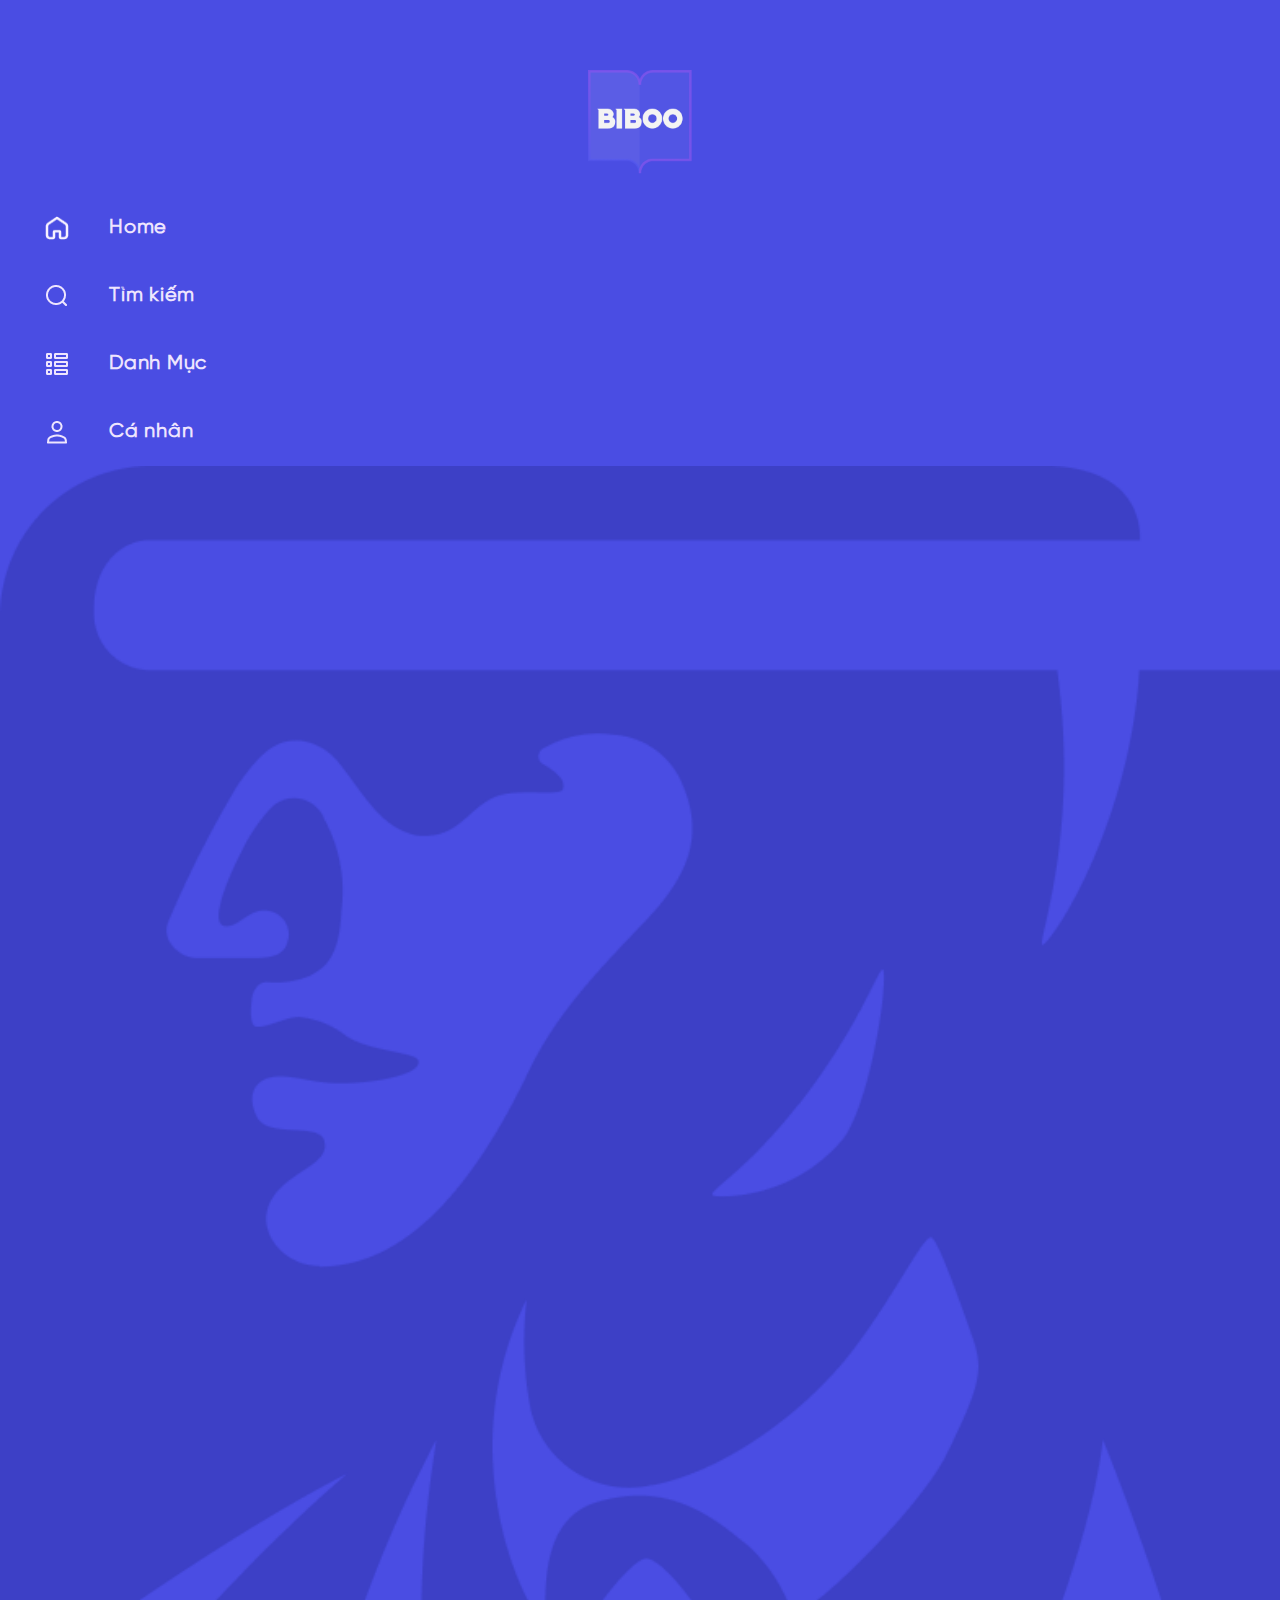
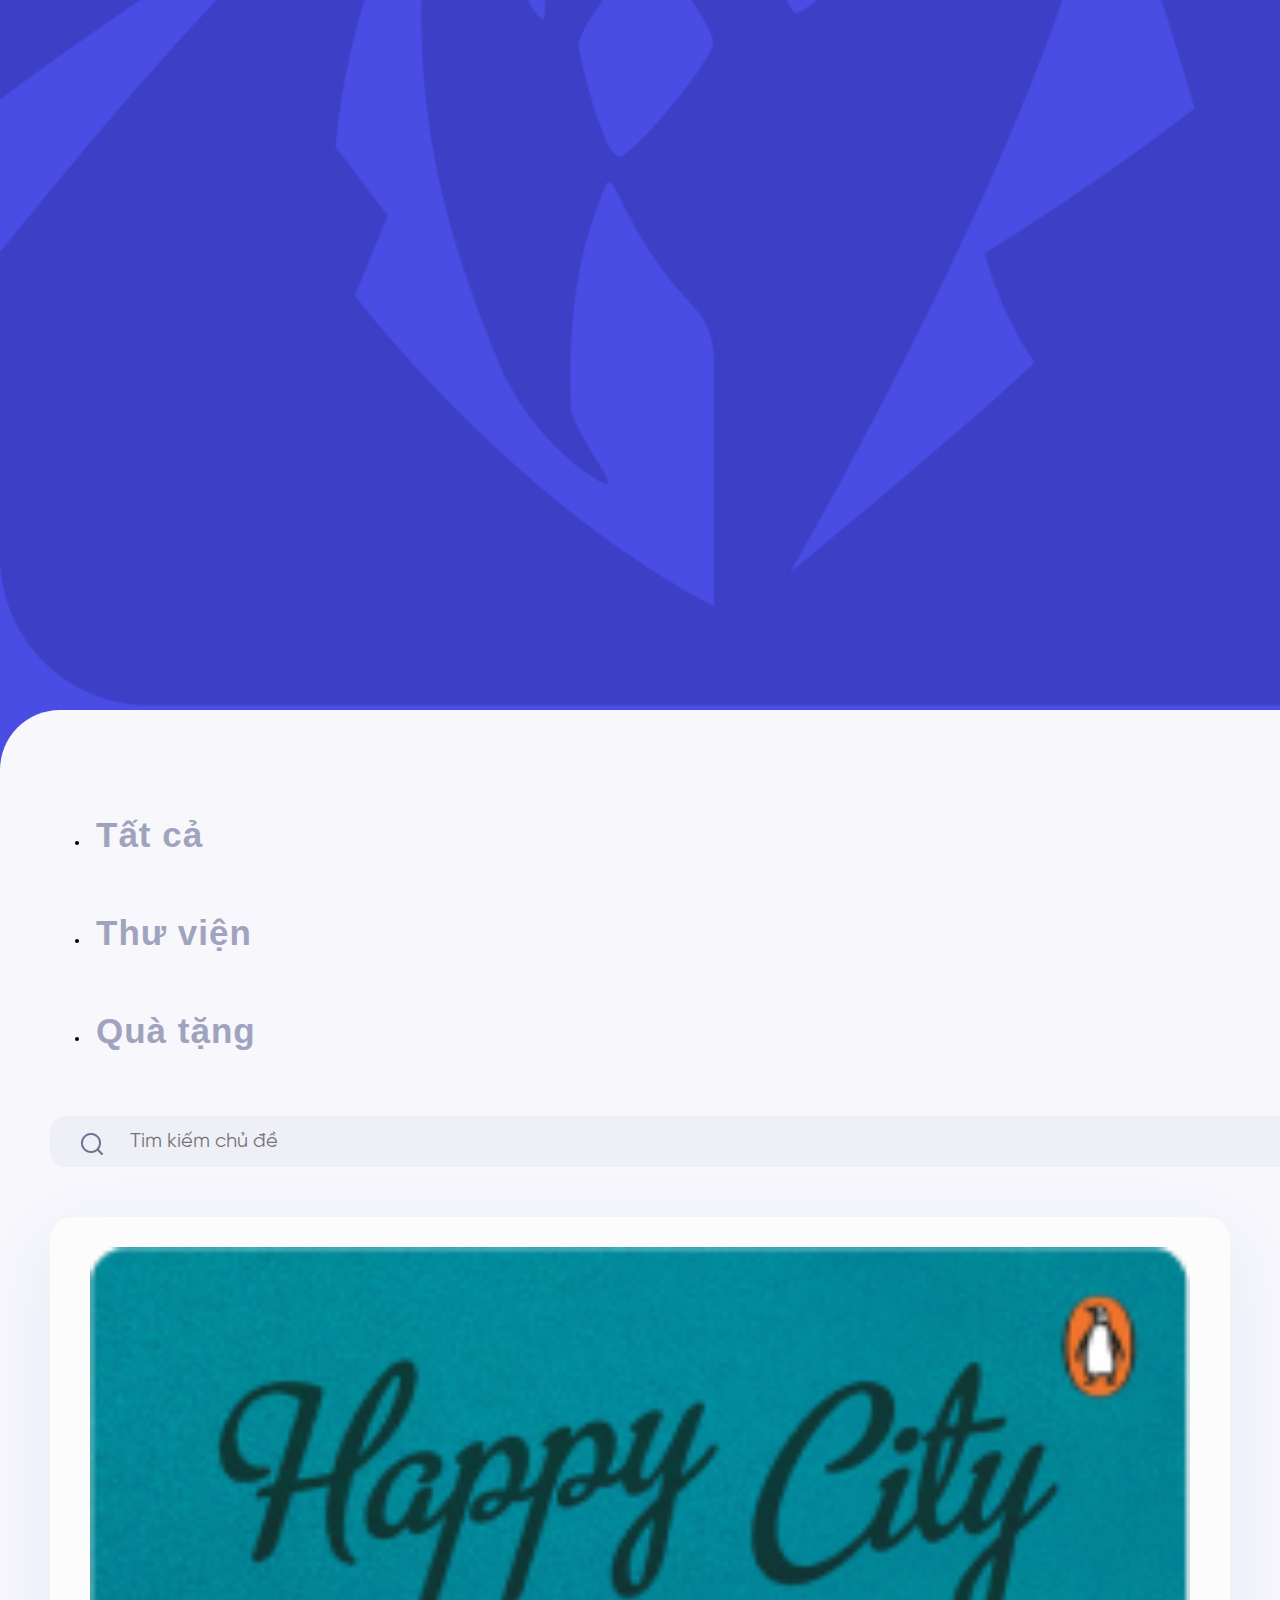
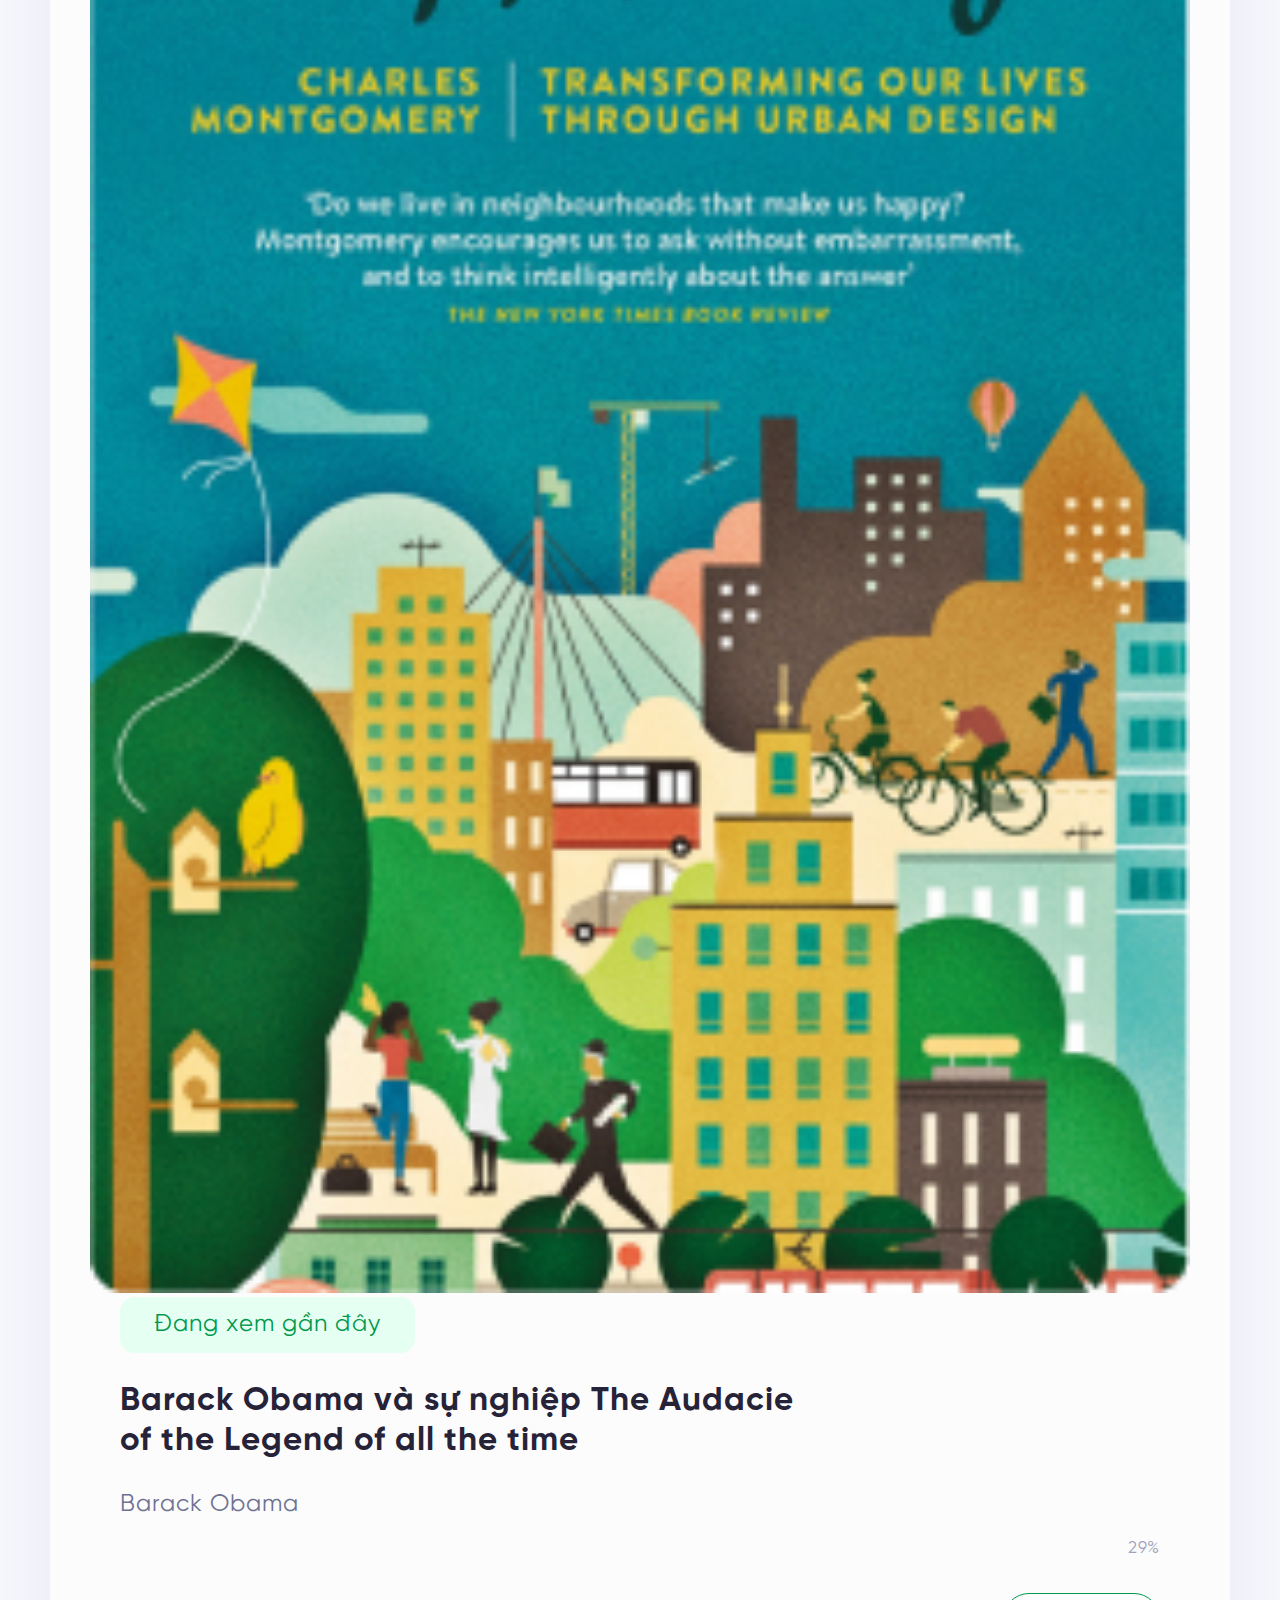
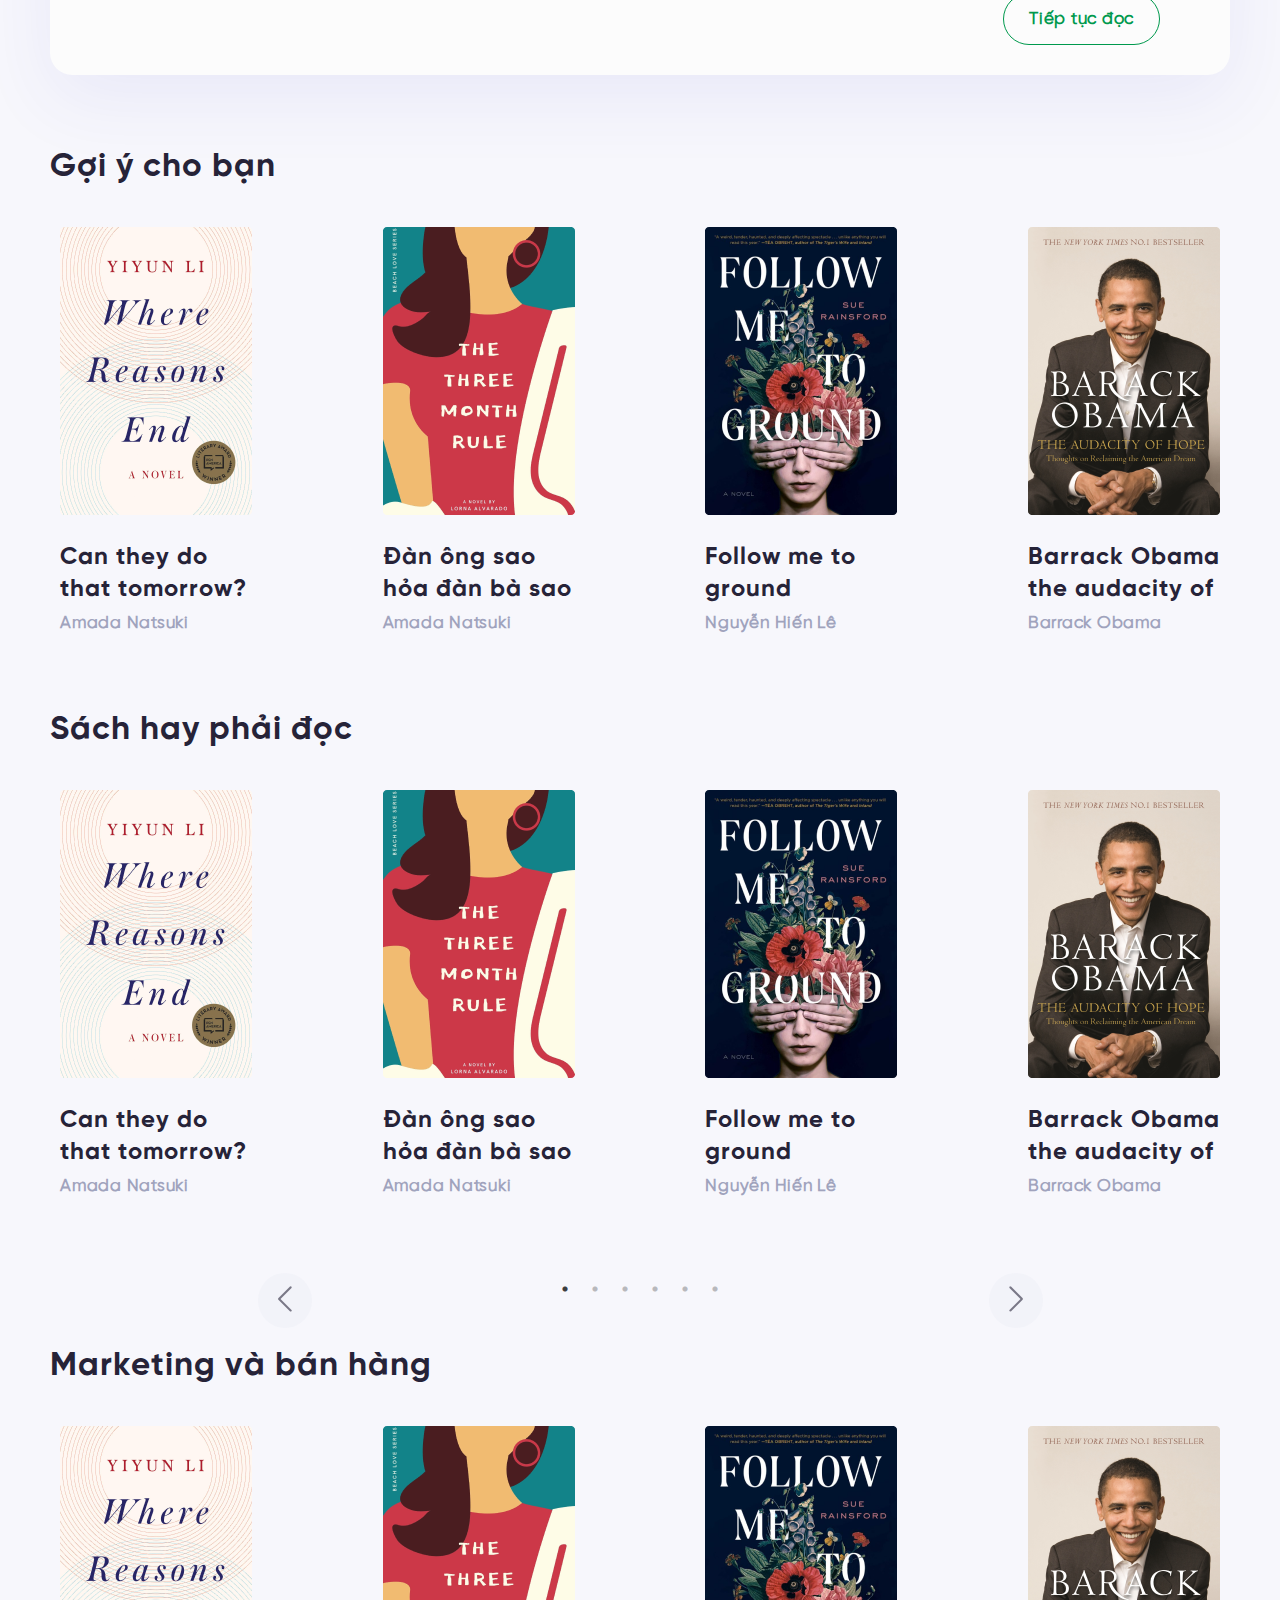
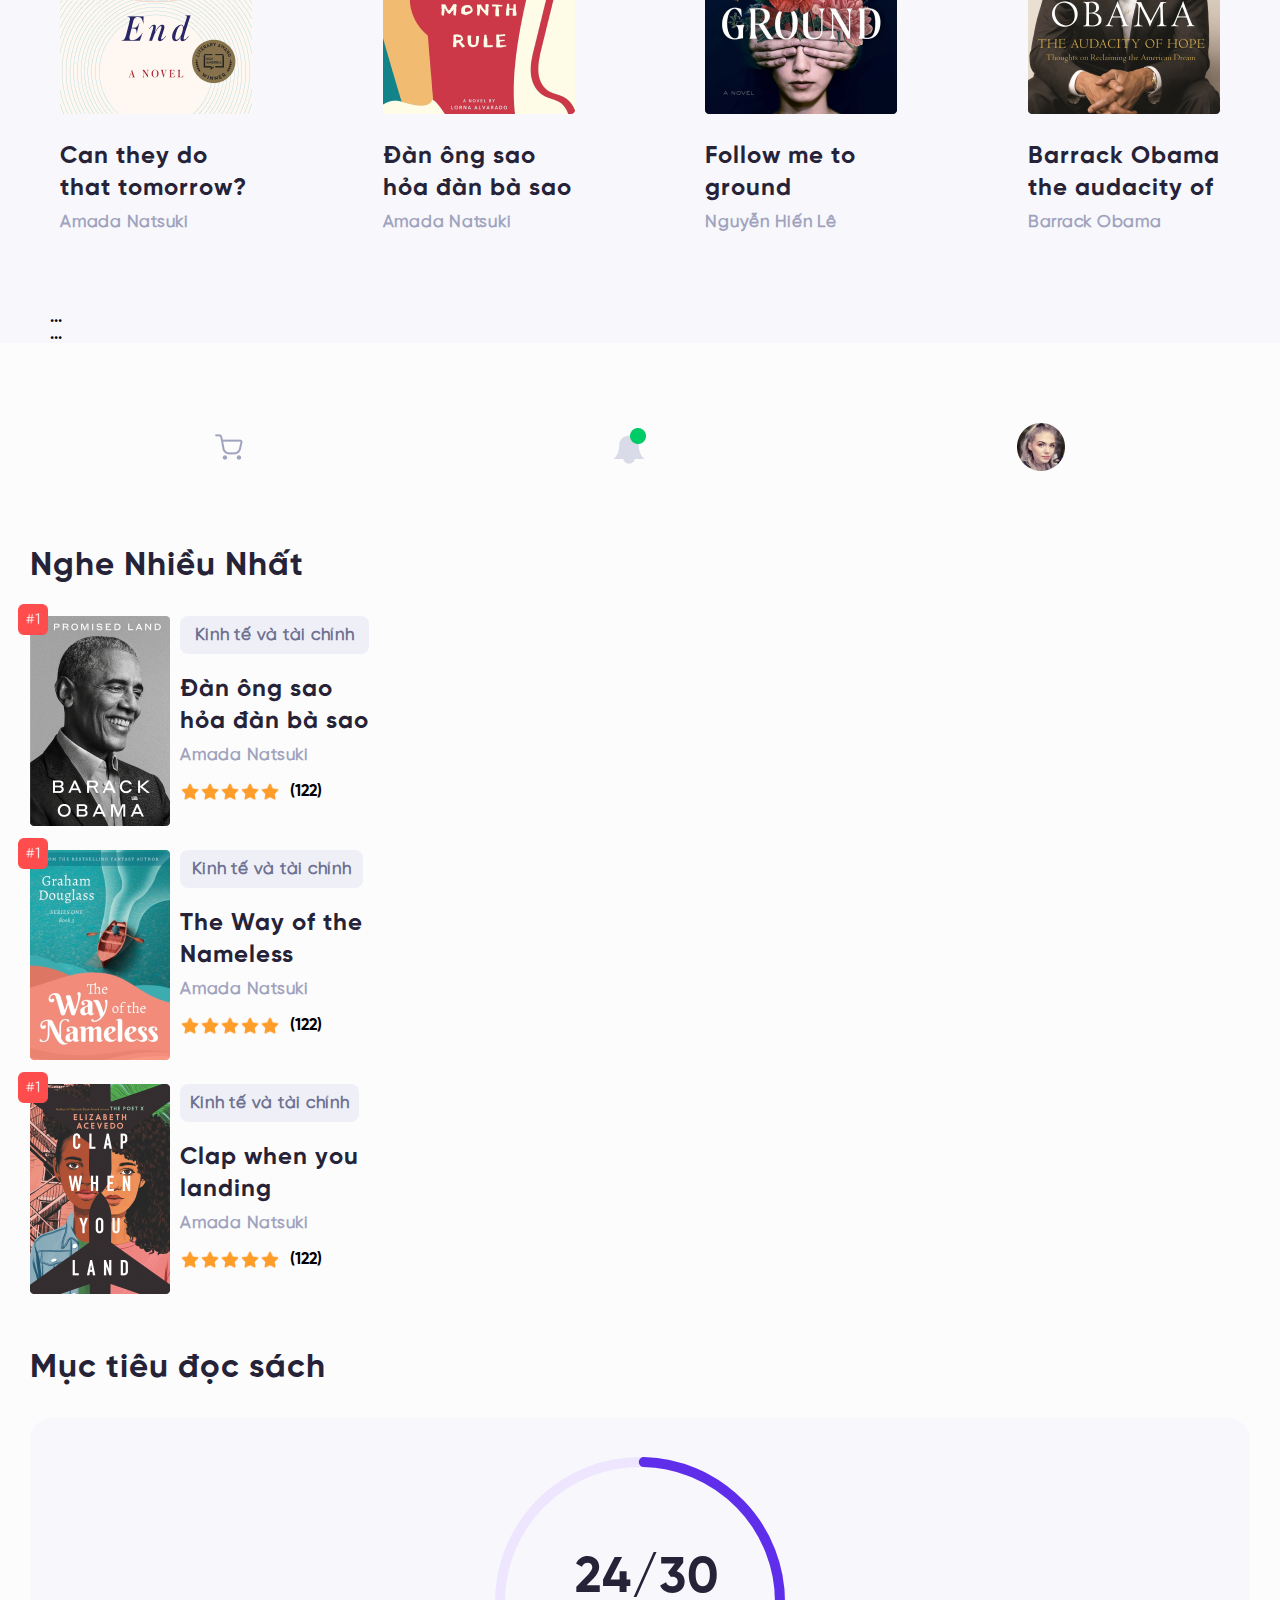
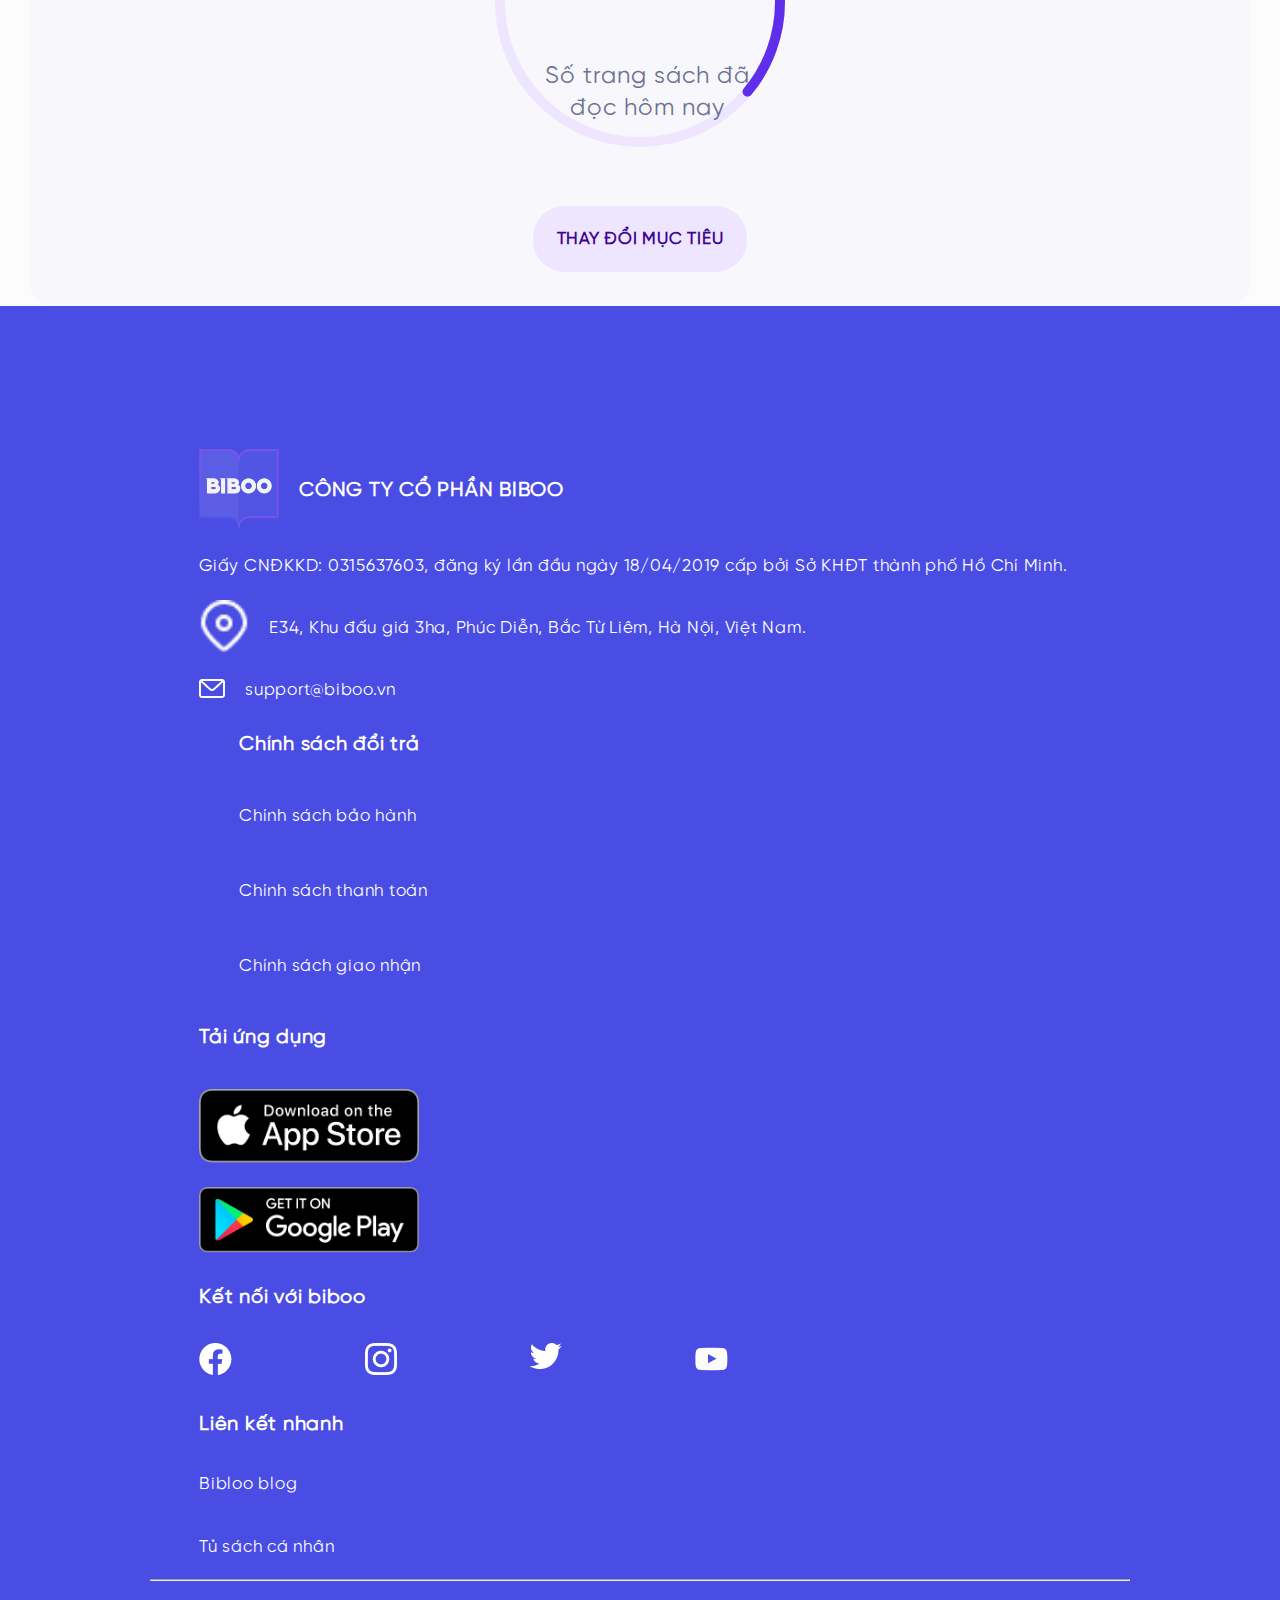
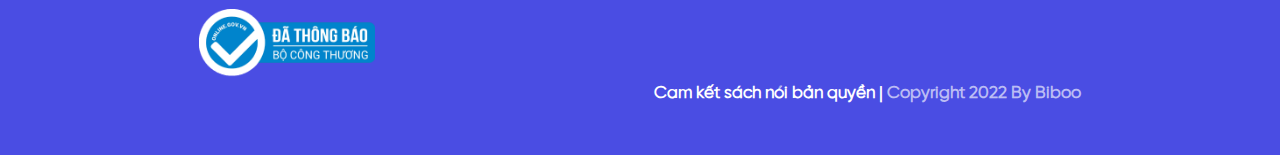
==== commit a73aed12: "up" ====
--- a/index.html
+++ b/index.html
@@ -31,9 +31,11 @@
       <div class="row">
         <div class="col-2">
           <div class="box-left-biboo">
+            <div>
             <a href="#" class="logo-left-biboo">
               <img src="img/Logo.png" alt="" />
             </a>
+            </div>
             <a href="#" class="home-left-biboo dp-flex">
               <img src="img/Home.png" alt="anhminhhoa" />
               <p>Home</p>
@@ -311,9 +313,7 @@
                         </div>
                       </div>
                       <div class="caroseo-brb-items">
-                        <button class="button-icon-right">
-                          <span><img src="img/Vector.png" alt=""></span>
-                        </button>
+                       
                         <div class="slider variable-width">
                           <div style="width: 700px">
                             <a href="#">
@@ -364,9 +364,7 @@
                             </a>
                           </div>
                         </div>
-                        <button class="button-icon-left">
-                          <span><img src="img/Vector 2.png" alt=""></span>
-                        </button>
+                       
                       </div>
                       <div class="suggested-book">
                         <div class="title-suggested-book">
@@ -741,15 +739,17 @@
     <script type="text/javascript" src="slick/slick.min.js"></script>
     <script>
       $(document).ready(function () {
-        $(".variable-width").slick({
-          dots: true,
-          infinite: true,
-          speed: 300,
-          slidesToShow: 1,
-          centerMode: true,
-          variableWidth: true,
-        });
-      });
+    $(".variable-width").slick({
+      dots: true,
+      infinite: true,
+      speed: 300,
+      slidesToShow: 1,
+      centerMode: true,
+      variableWidth: true,
+      prevArrow: '<button class="button-icon-right"><span><img src="img/Vector.png" alt=""></span></button>',
+      nextArrow: '<button class="button-icon-left"><span><img src="img/Vector 2.png" alt=""></span></button>',
+    });
+});
     </script>
   </body>
 </html>
--- a/css/index.css
+++ b/css/index.css
@@ -47,9 +47,13 @@
   transition: 0.25s;
   border-radius: 100px 0px 0px 100px;
 }
-.box-left-biboo a:hover{
+.box-left-biboo>a:hover{
   background: #FCFCFC;
   border-radius: 100px 0px 0px 100px;
+}
+.box-left-biboo>a:hover p {
+color: #262338;
+
 }
 .brb-items-left {
   background: #f7f7fc;
@@ -255,6 +259,28 @@
   margin-right: 10px;
   border-radius: 4px;
   overflow: hidden;
+}
+.caroseo-brb-items {
+  position: relative;
+}
+.button-icon-right, .button-icon-left{
+  border: none;
+  background: #EFF0F7;
+  padding: 13px 20px;
+  border-radius: 50%;
+  opacity: 0.6;
+}
+.button-icon-right {
+  position: absolute;
+  top: 45%;
+  left: 208px;
+  z-index: 1;
+}
+.button-icon-left {
+  position: absolute;
+  top: 45%;
+  right: 187px;
+  z-index: 1;
 }
 /*right*/
 .brb-items-right {
@@ -619,26 +645,4 @@
   font-size: 17px;
   line-height: 24px;
   color: rgba(255, 255, 255, 0.64);
-}
-.caroseo-brb-items {
-  position: relative;
-}
-.button-icon-right, .button-icon-left{
-  border: none;
-  background: #EFF0F7;
-  padding: 13px 20px;
-  border-radius: 50%;
-  opacity: 0.6;
-}
-.button-icon-right {
-  position: absolute;
-  top: 45%;
-  left: 208px;
-  z-index: 1;
-}
-.button-icon-left {
-  position: absolute;
-  top: 45%;
-  right: 187px;
-  z-index: 1;
-}
+}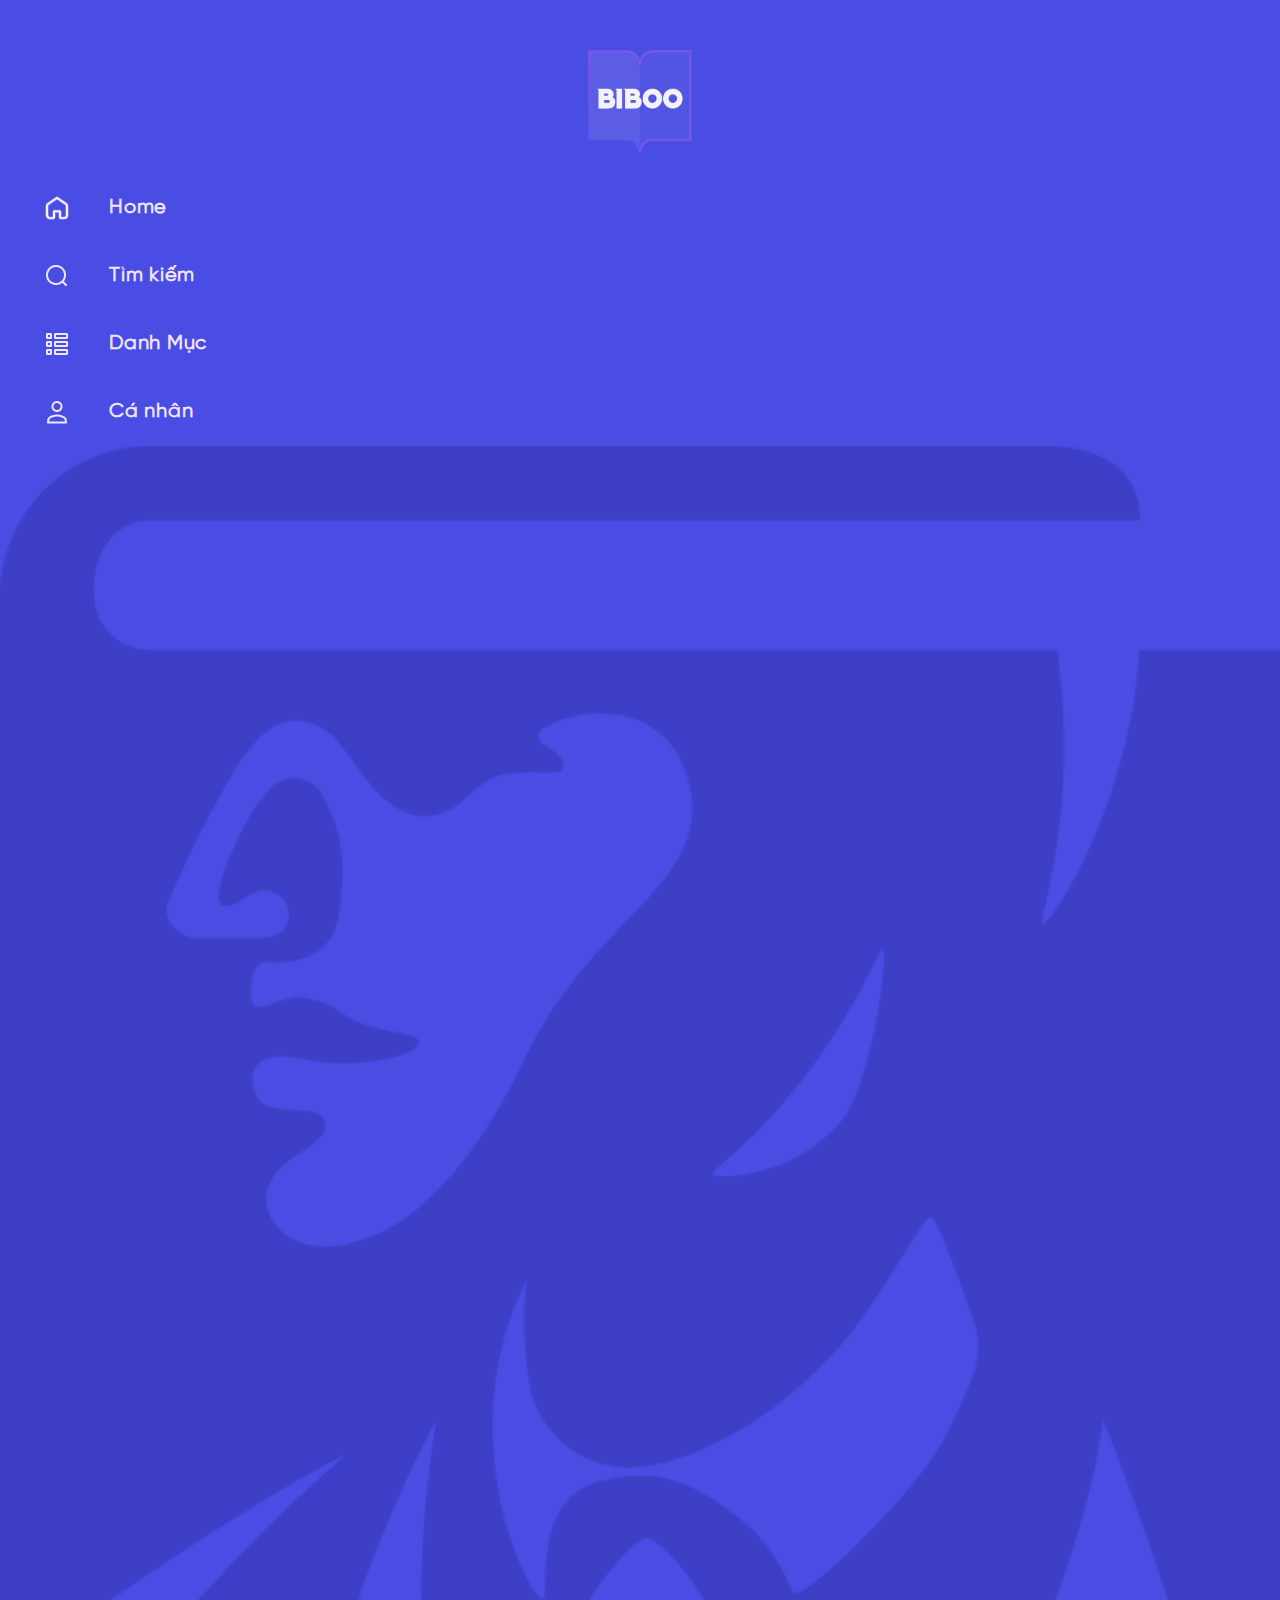
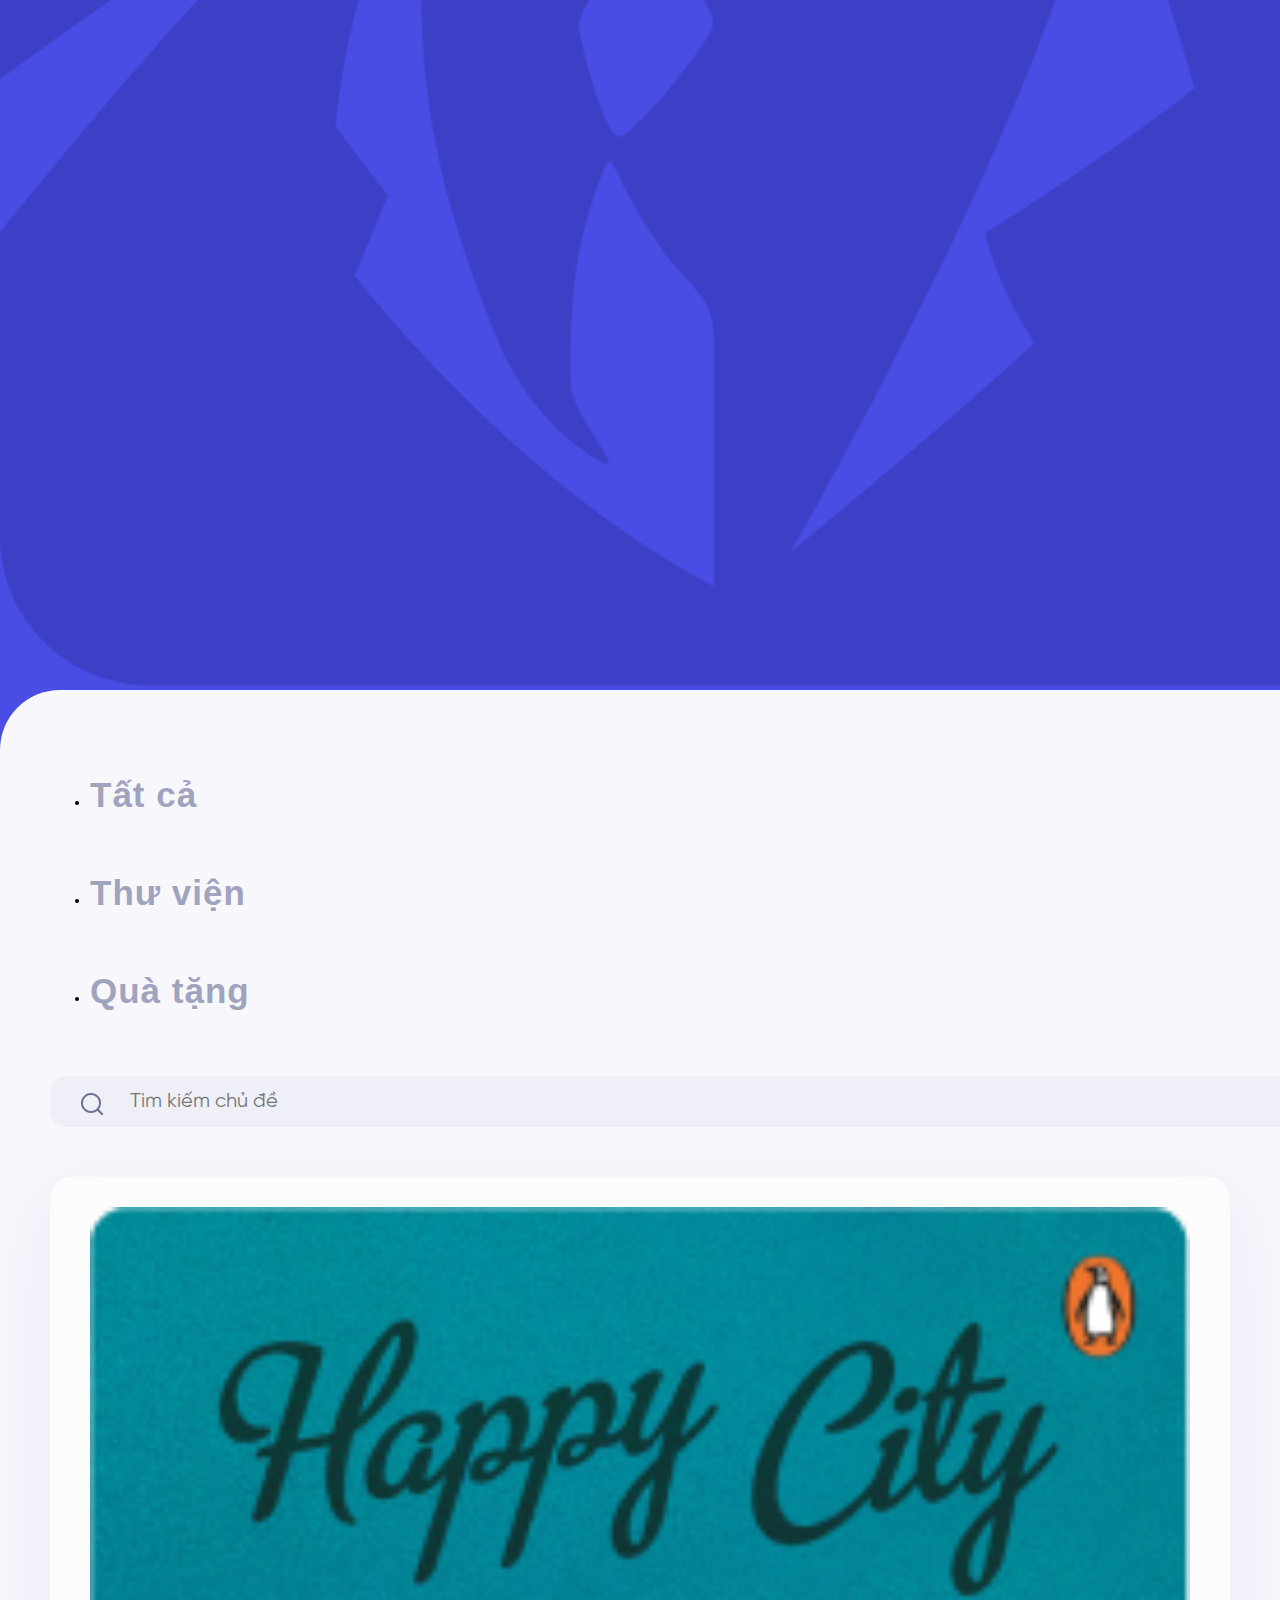
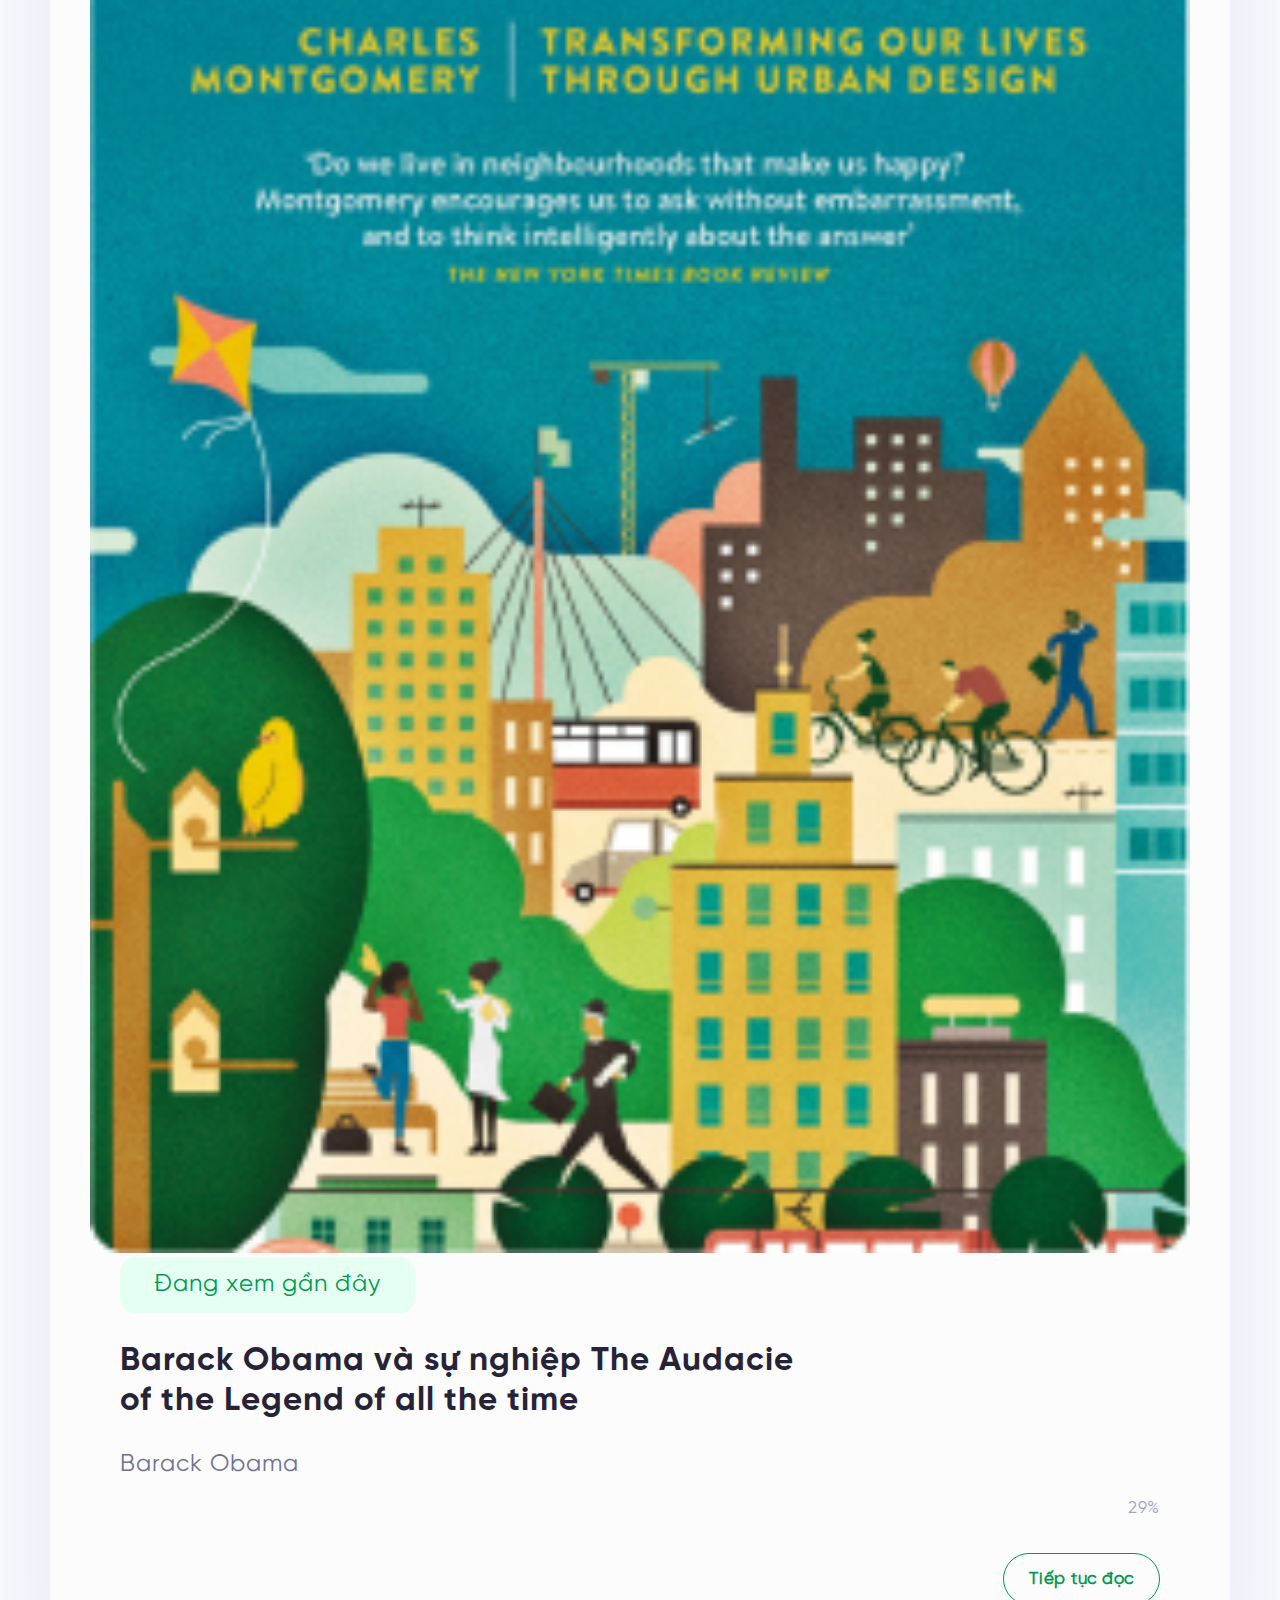
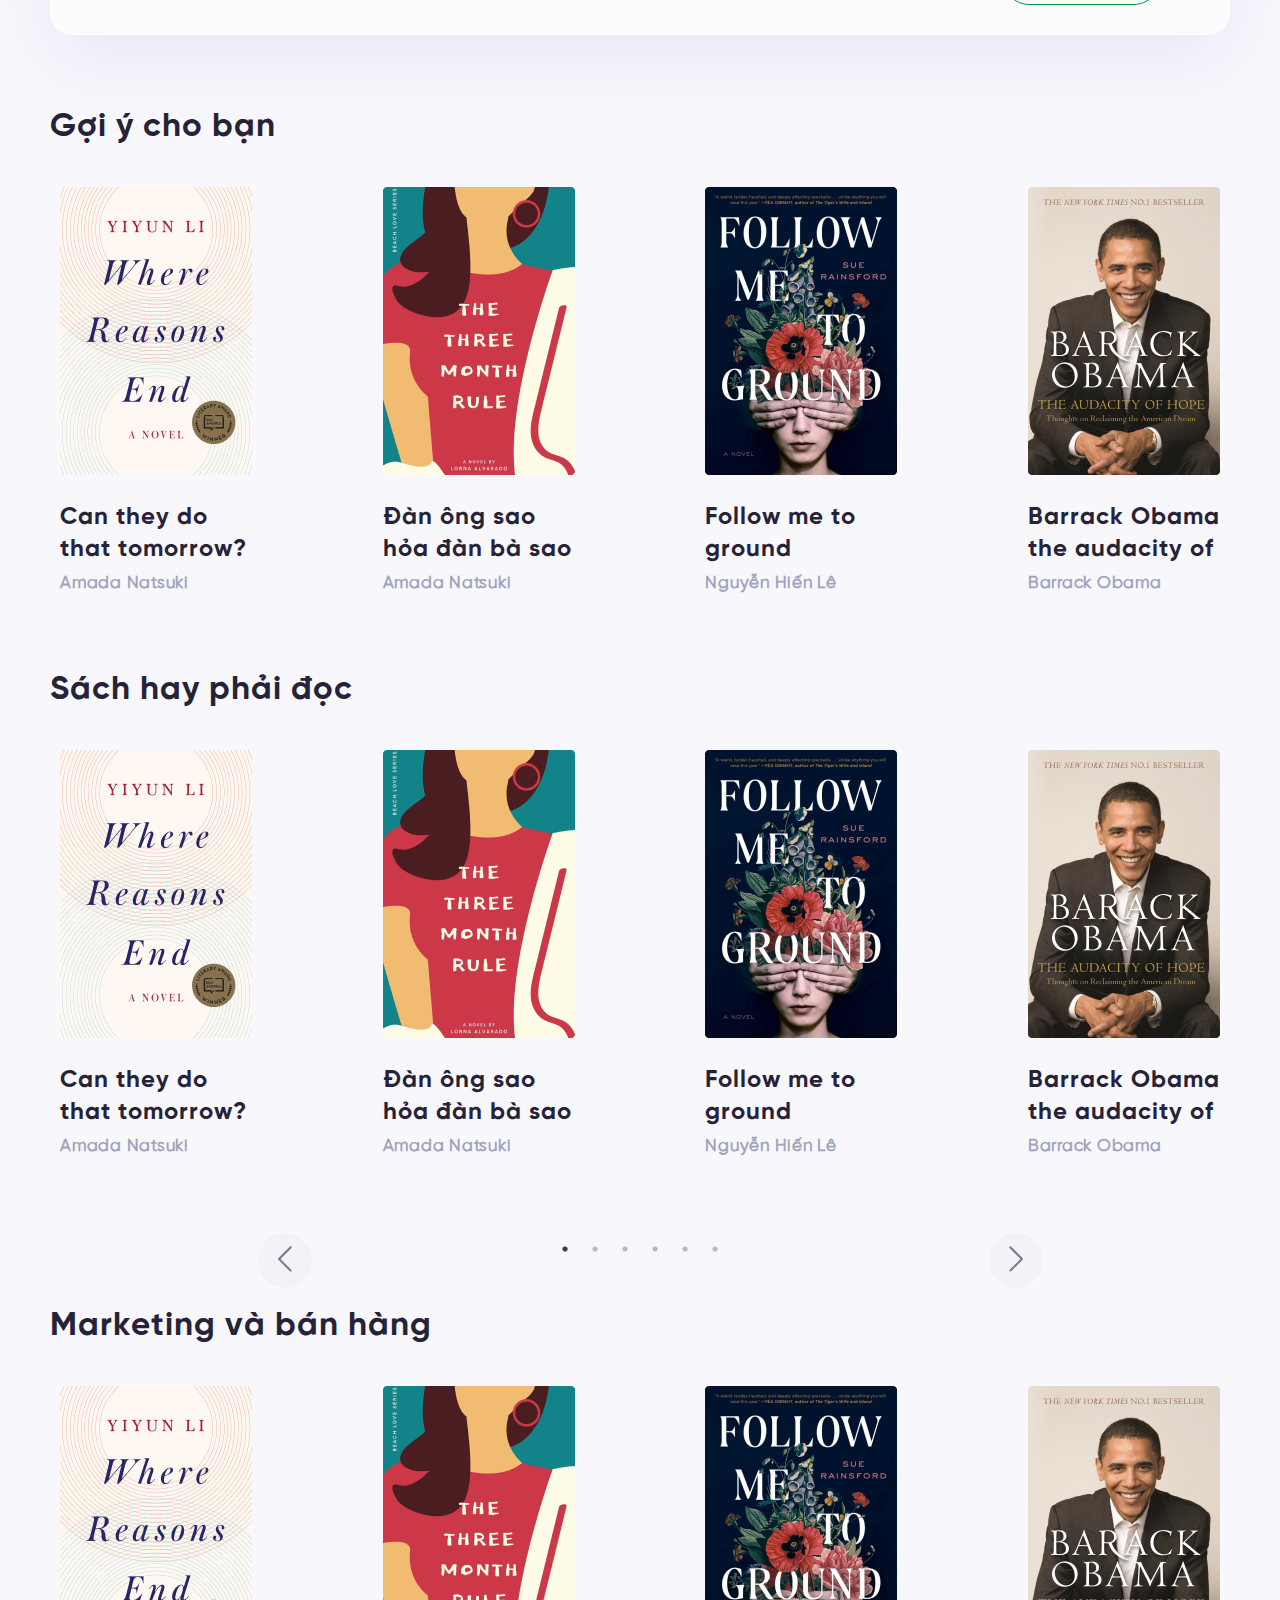
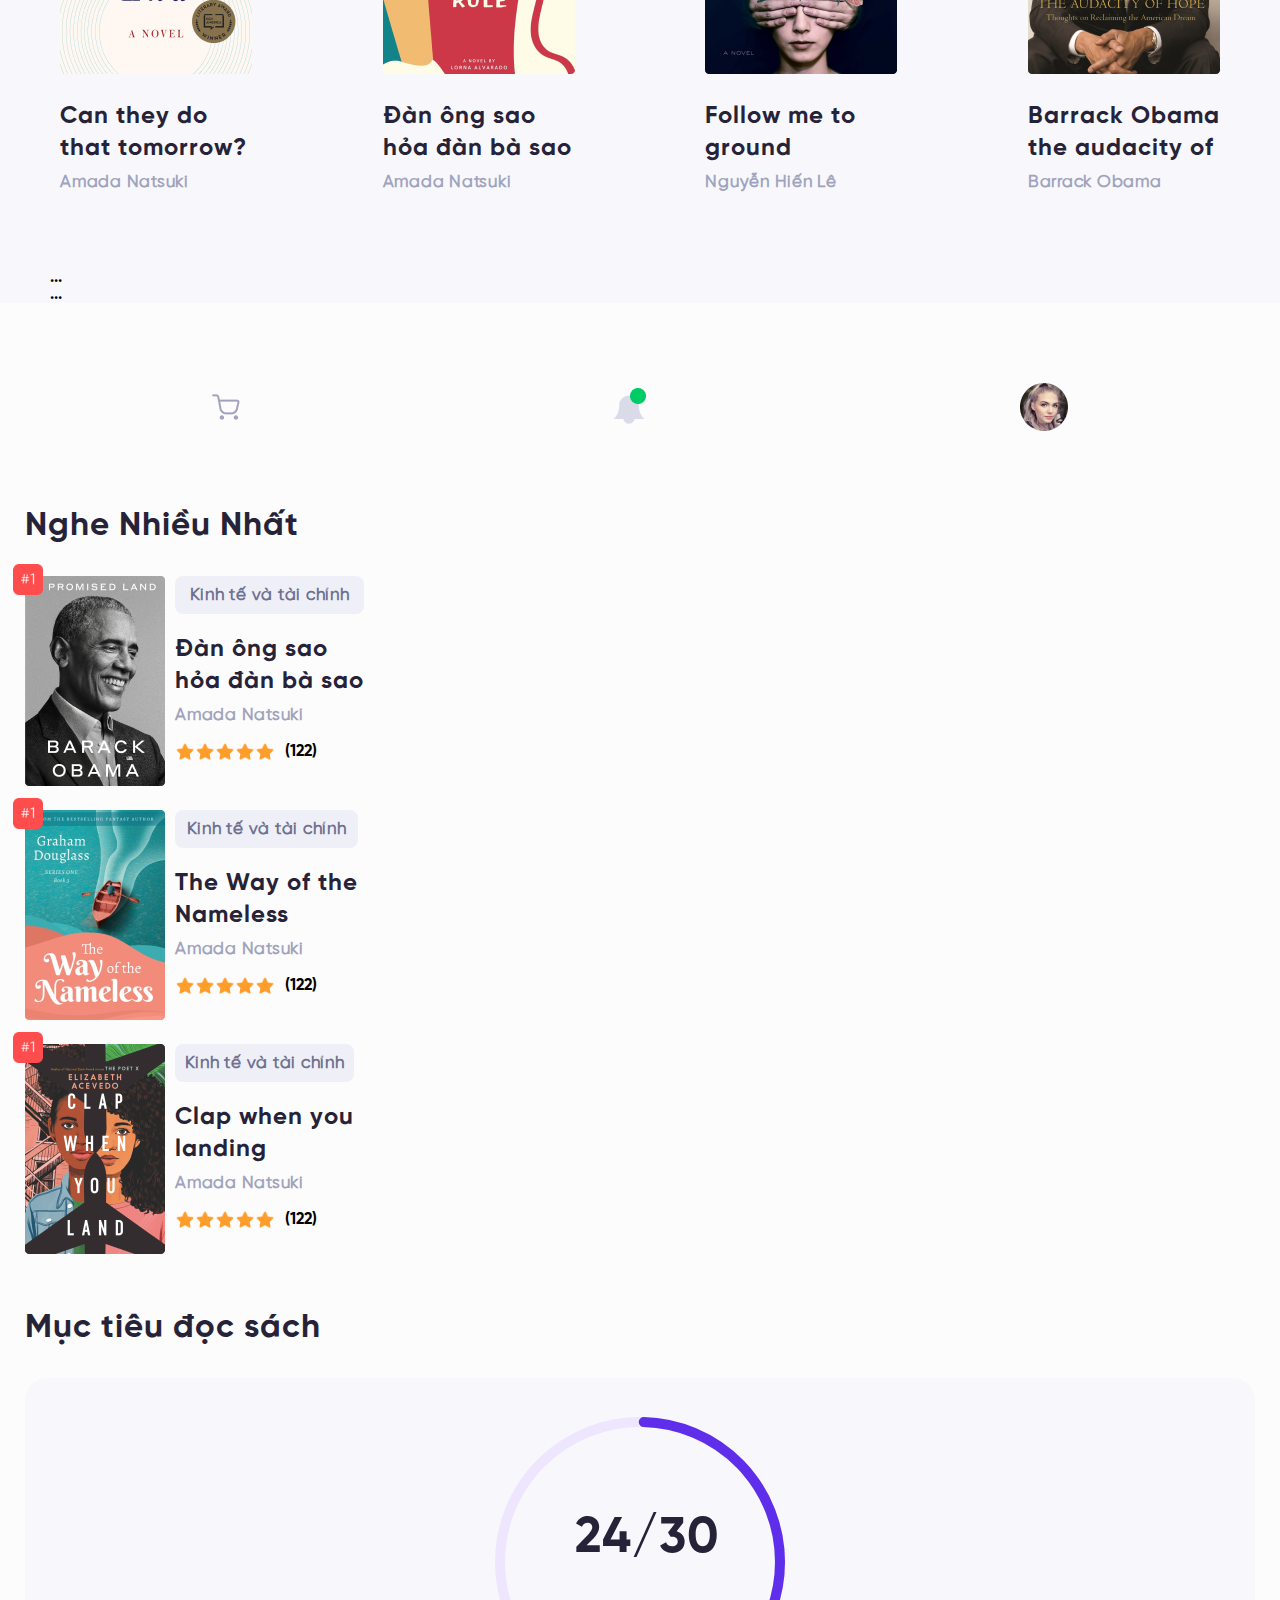
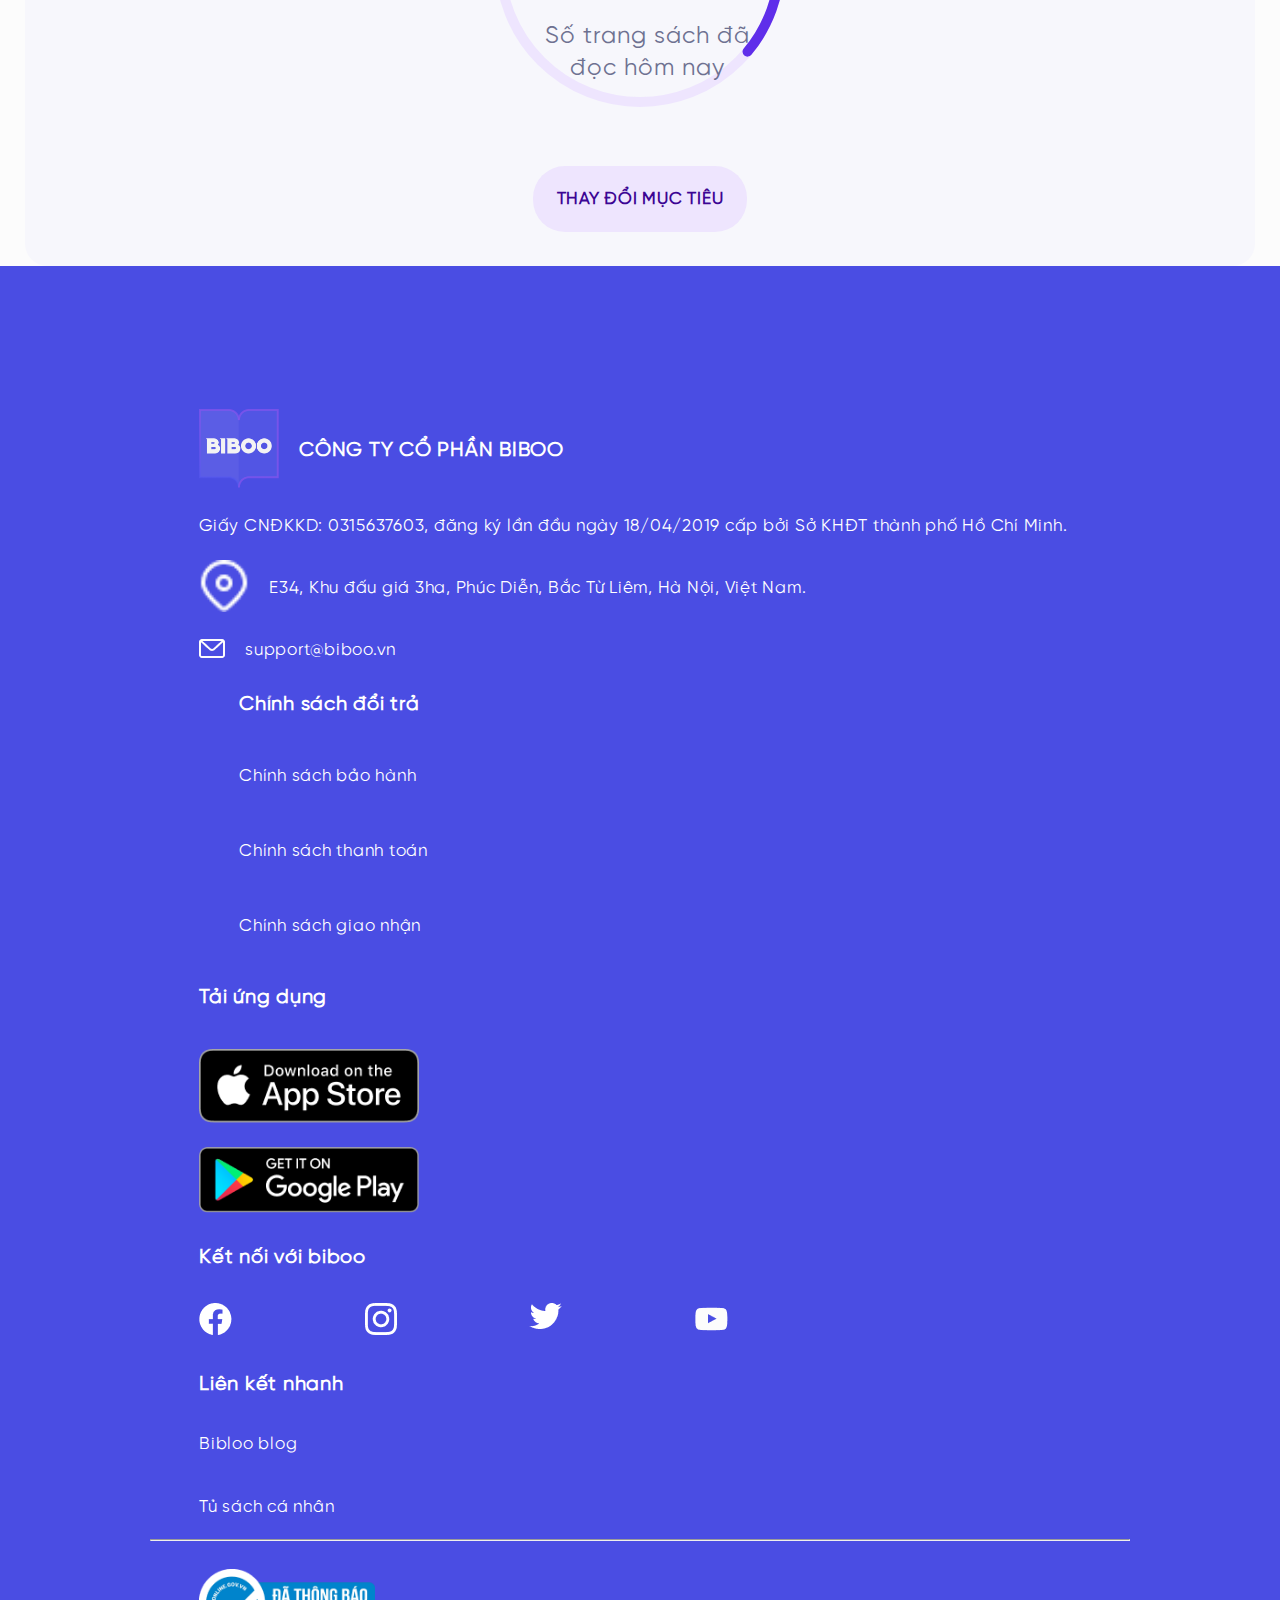
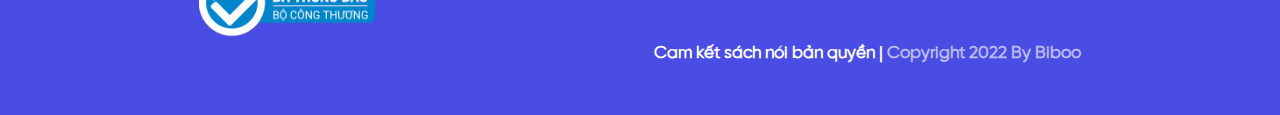
==== commit 96986910: "up" ====
--- a/index.html
+++ b/index.html
@@ -20,10 +20,6 @@
     <link rel="stylesheet" type="text/css" href="slick/slick-theme.css" />
     <link rel="stylesheet" href="css/main.css" />
     <link rel="stylesheet" href="css/index.css" />
-    <script
-      src="https://kit.fontawesome.com/c8cfe2fdd5.js"
-      crossorigin="anonymous"
-    ></script>
   </head>
 
   <body>
@@ -32,9 +28,9 @@
         <div class="col-2">
           <div class="box-left-biboo">
             <div>
-            <a href="#" class="logo-left-biboo">
-              <img src="img/Logo.png" alt="" />
-            </a>
+              <a href="#" class="logo-left-biboo">
+                <img src="img/Logo.png" alt="" />
+              </a>
             </div>
             <a href="#" class="home-left-biboo dp-flex">
               <img src="img/Home.png" alt="anhminhhoa" />
@@ -313,7 +309,6 @@
                         </div>
                       </div>
                       <div class="caroseo-brb-items">
-                       
                         <div class="slider variable-width">
                           <div style="width: 700px">
                             <a href="#">
@@ -364,7 +359,6 @@
                             </a>
                           </div>
                         </div>
-                       
                       </div>
                       <div class="suggested-book">
                         <div class="title-suggested-book">
@@ -739,17 +733,19 @@
     <script type="text/javascript" src="slick/slick.min.js"></script>
     <script>
       $(document).ready(function () {
-    $(".variable-width").slick({
-      dots: true,
-      infinite: true,
-      speed: 300,
-      slidesToShow: 1,
-      centerMode: true,
-      variableWidth: true,
-      prevArrow: '<button class="button-icon-right"><span><img src="img/Vector.png" alt=""></span></button>',
-      nextArrow: '<button class="button-icon-left"><span><img src="img/Vector 2.png" alt=""></span></button>',
-    });
-});
+        $(".variable-width").slick({
+          dots: true,
+          infinite: true,
+          speed: 300,
+          slidesToShow: 1,
+          centerMode: true,
+          variableWidth: true,
+          prevArrow:
+            '<button class="button-icon-right"><span><img src="img/Vector.png" alt=""></span></button>',
+          nextArrow:
+            '<button class="button-icon-left"><span><img src="img/Vector 2.png" alt=""></span></button>',
+        });
+      });
     </script>
   </body>
 </html>
--- a/css/index.css
+++ b/css/index.css
@@ -1,7 +1,7 @@
 .box-left-biboo {
   align-items: center;
   text-align: center;
-  padding-top: 70px;
+  padding-top: 50px;
 }
 .box-left-biboo .logo-left-biboo {
   margin: 0px 0px 16px 0px;
@@ -58,7 +58,7 @@
 .brb-items-left {
   background: #f7f7fc;
   border-radius: 60px 0px 0px 0px;
-  padding: 80px 50px 0px 50px;
+  padding: 60px 50px 0px 50px;
 }
 .brb-items-left .nav-tabs {
   border: none;
@@ -73,6 +73,8 @@
   margin: 0px 0px 40px 0px;
   background: none;
   border: none;
+  padding-left: 0px;
+  padding-right: 52px;
 }
 .brb-search {
   position: relative;
@@ -285,7 +287,7 @@
 /*right*/
 .brb-items-right {
   background: #fcfcfc;
-  padding: 80px 30px 0px 30px;
+  padding: 80px 25px 0px 25px;
 }
 .bg-brb-items-right {
   background: #fcfcfc;
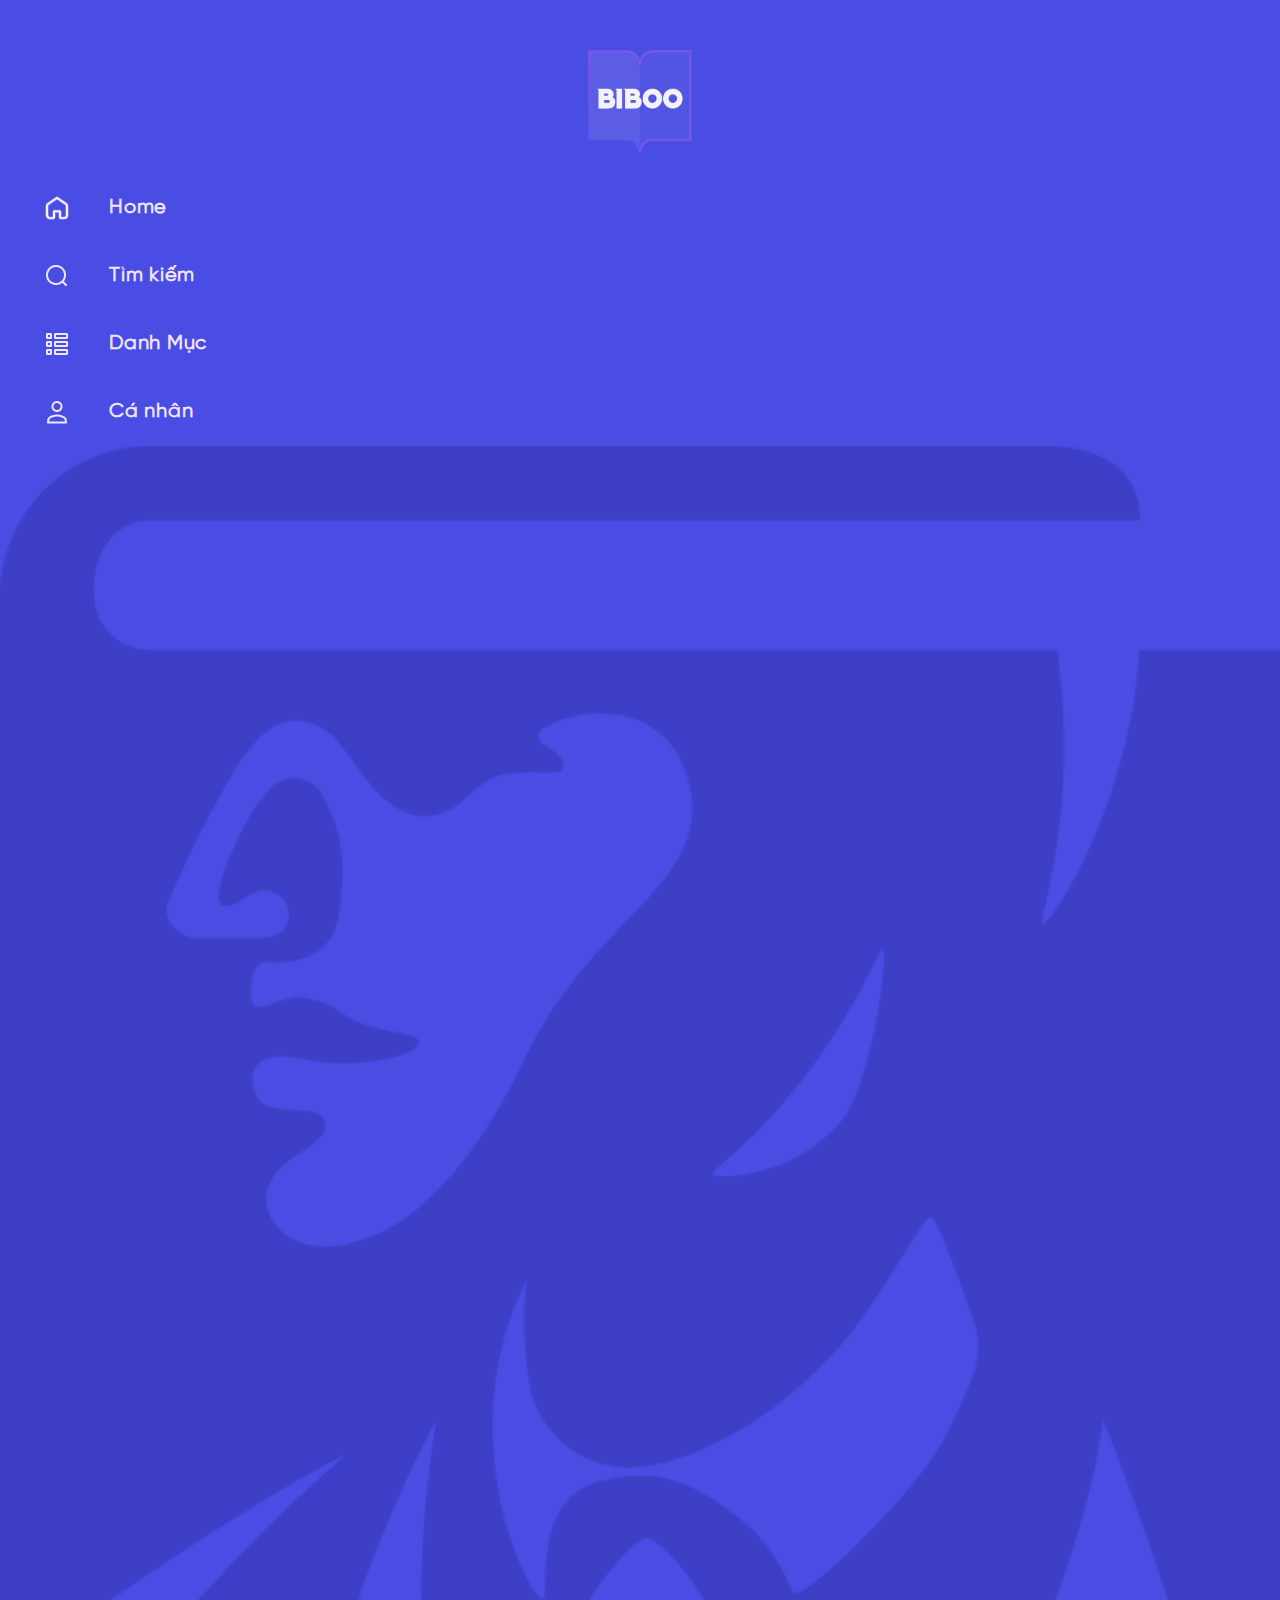
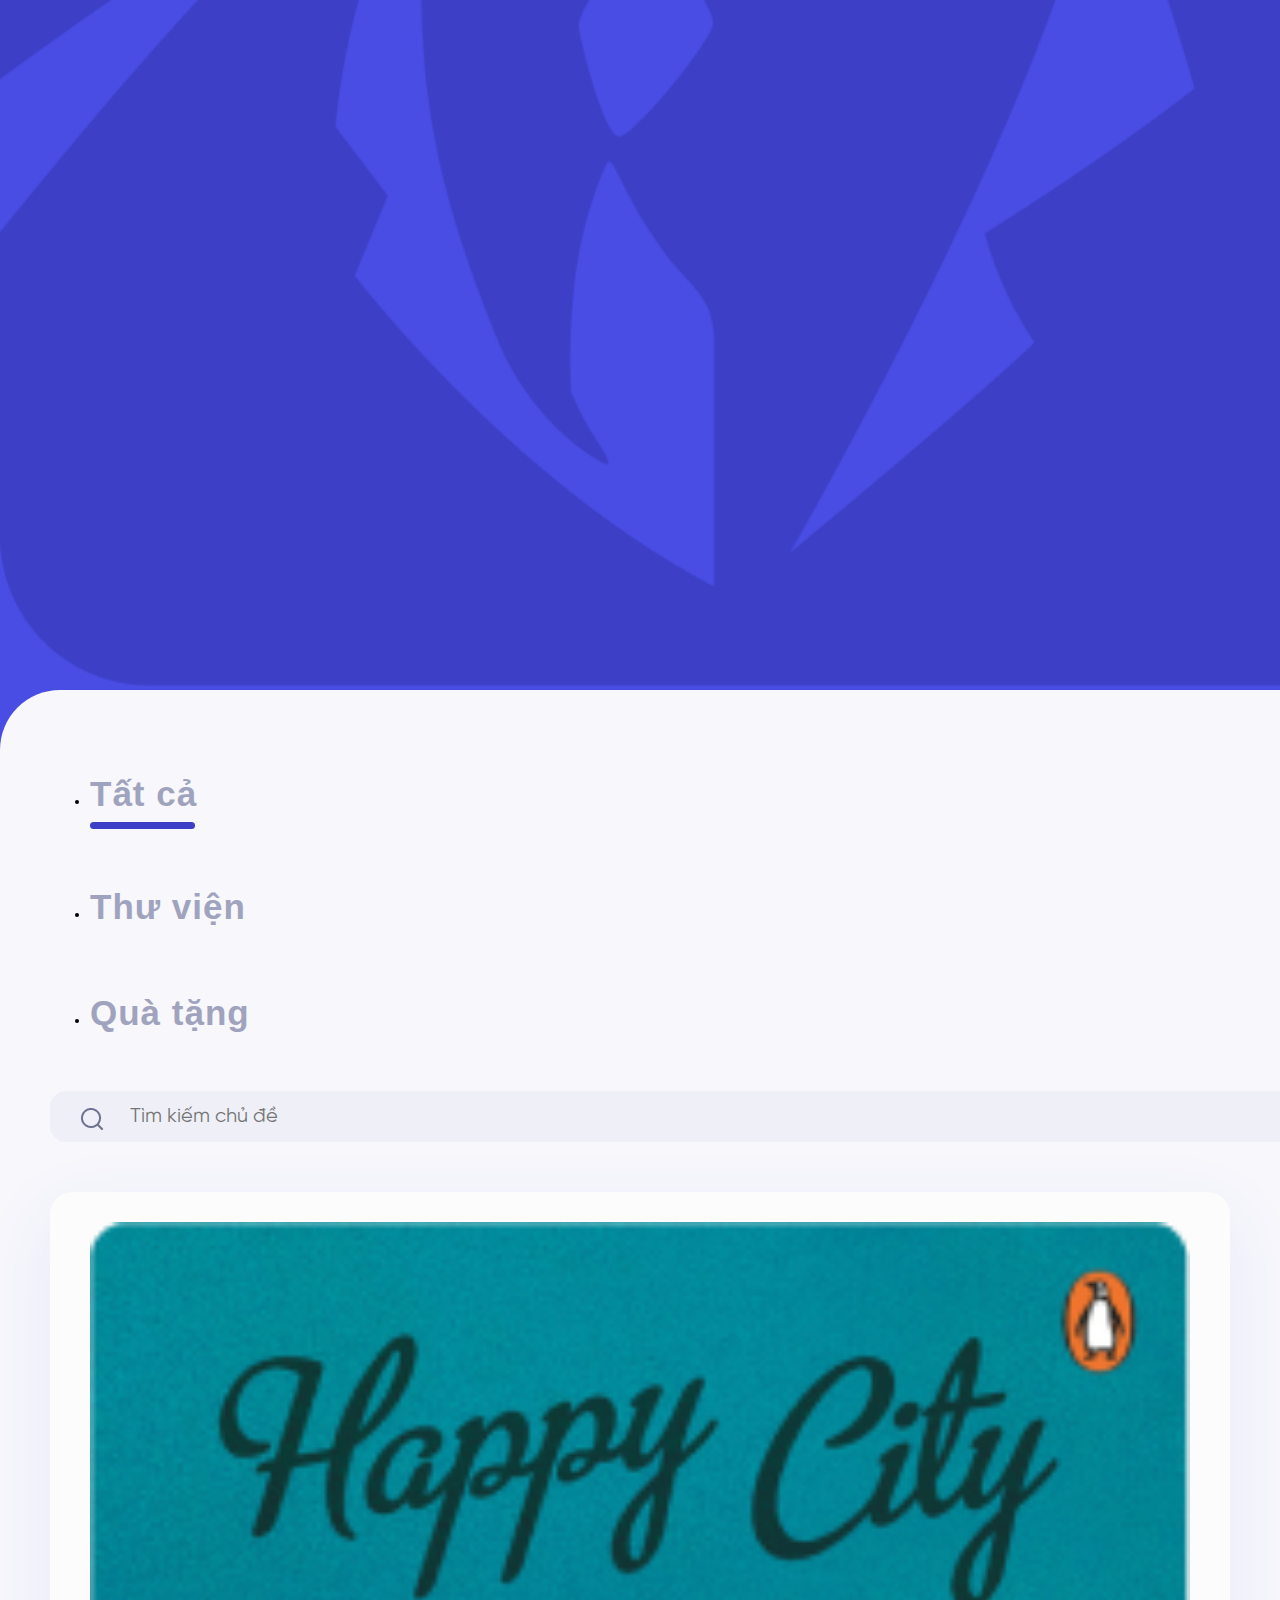
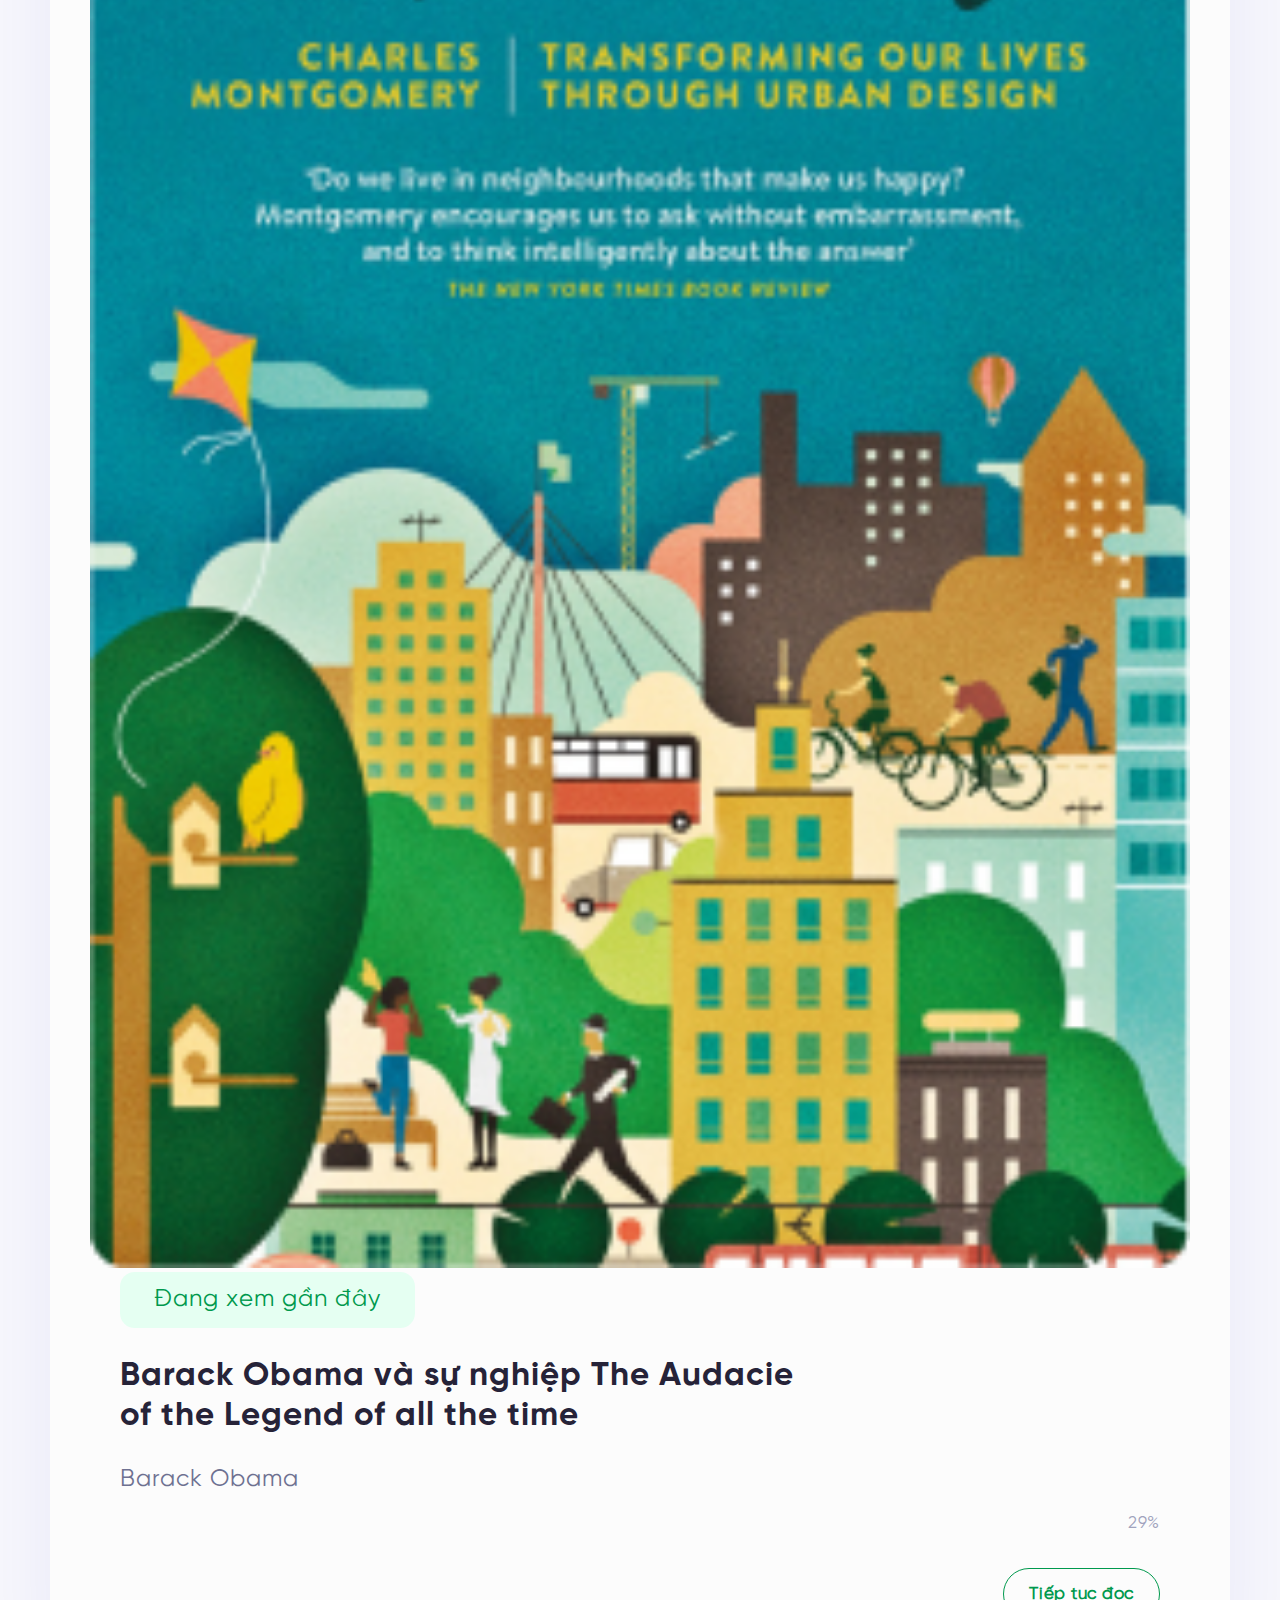
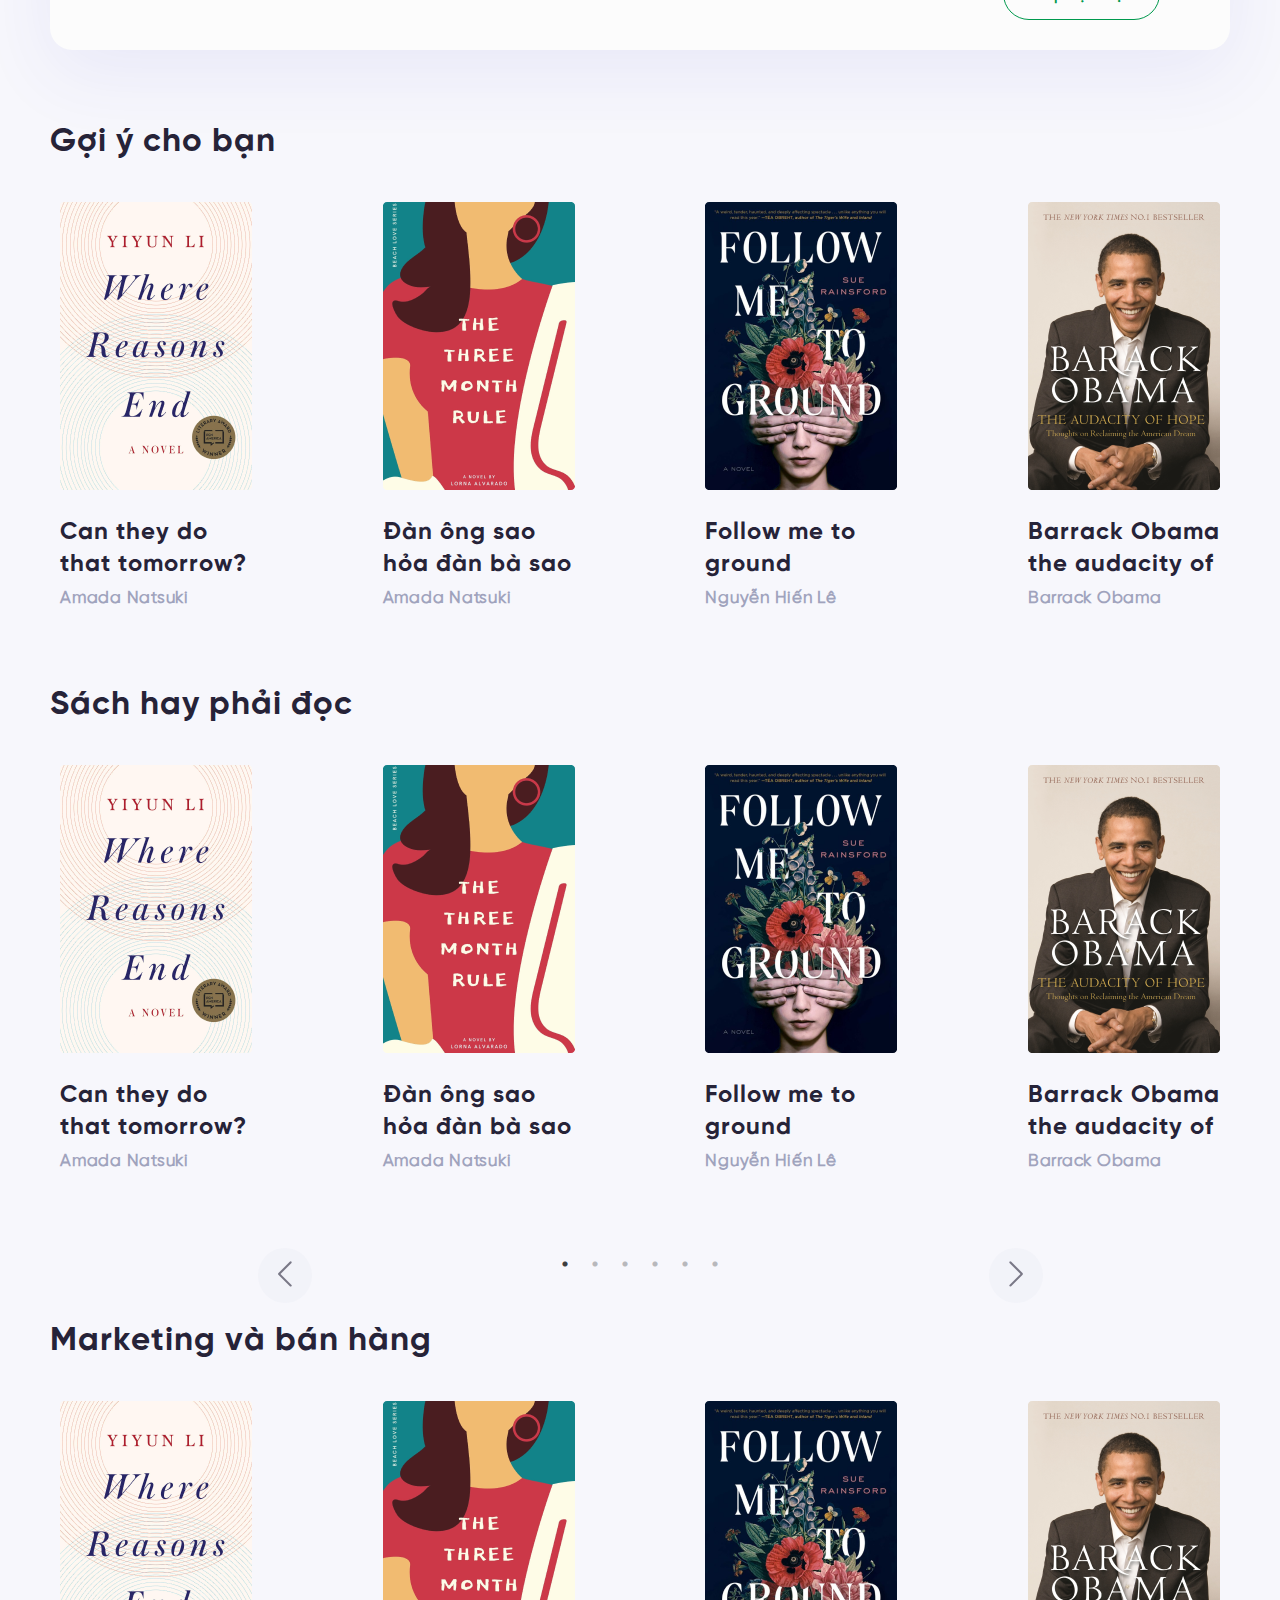
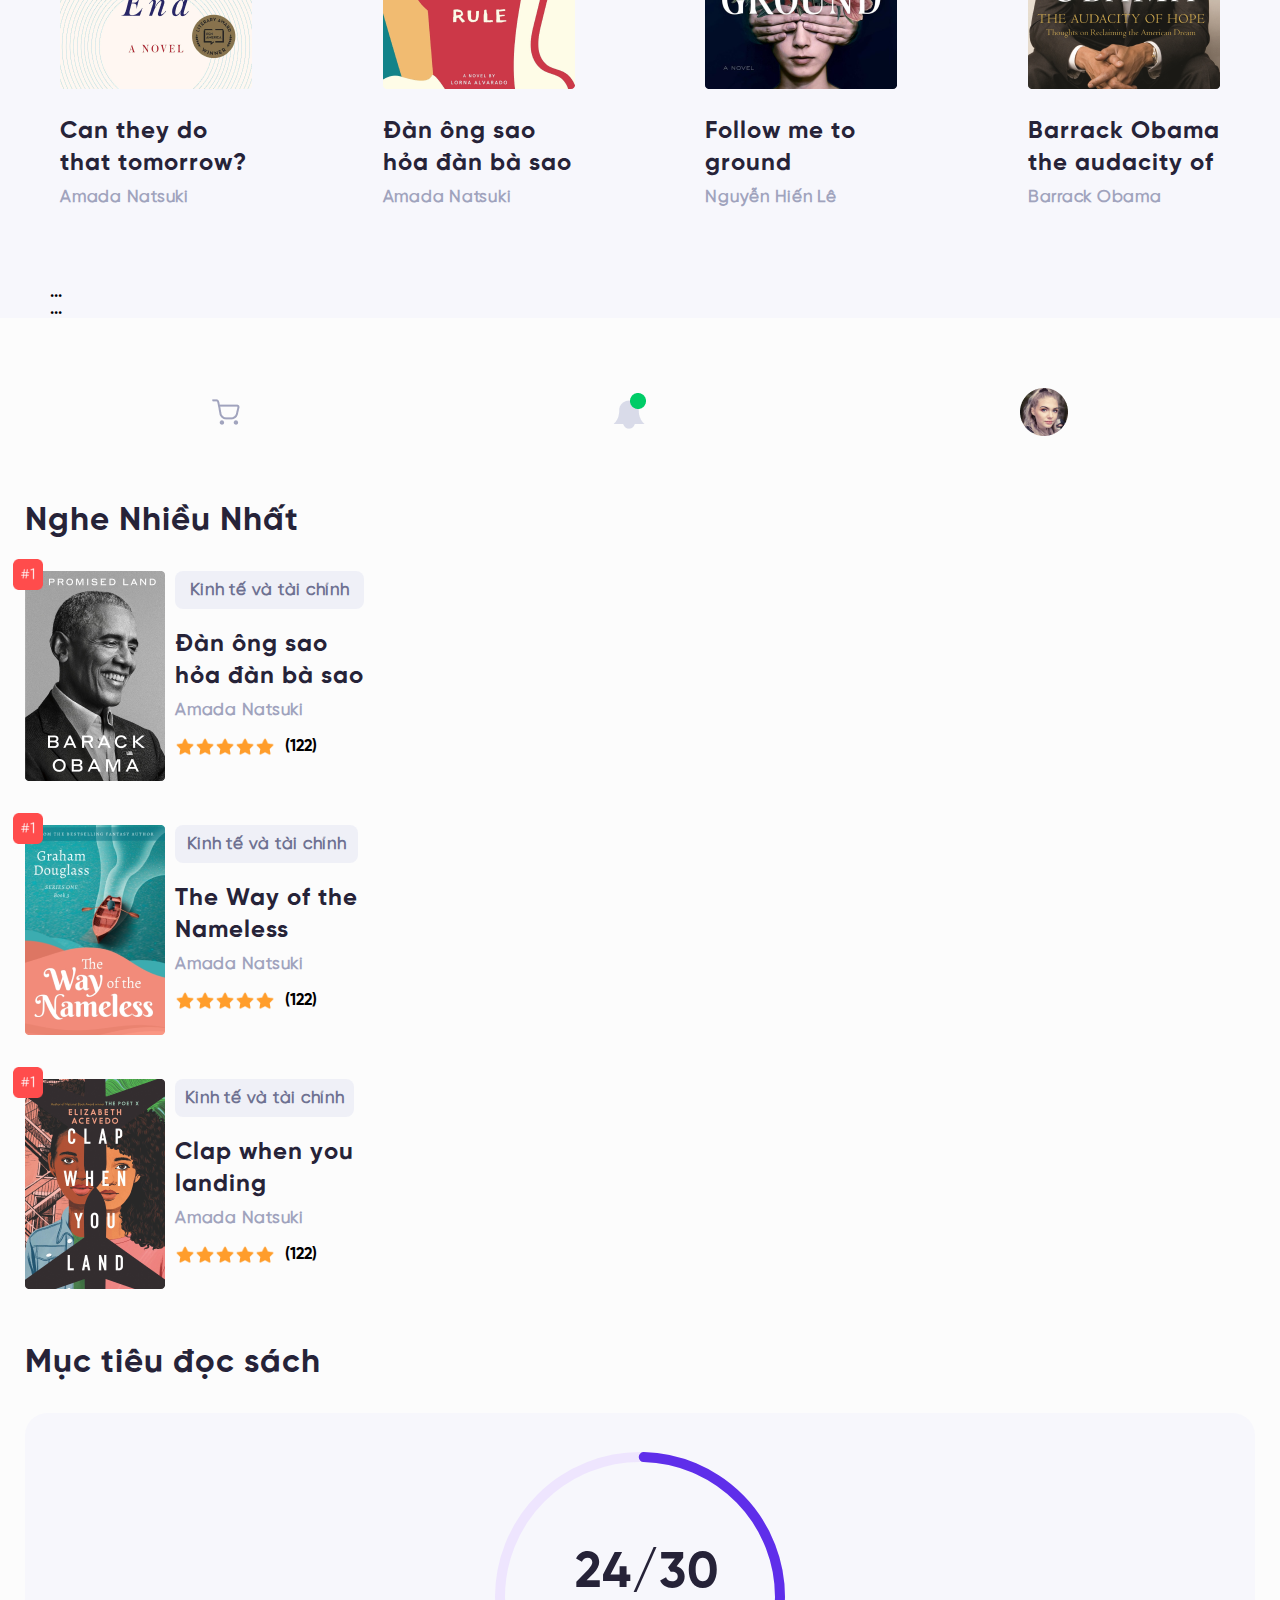
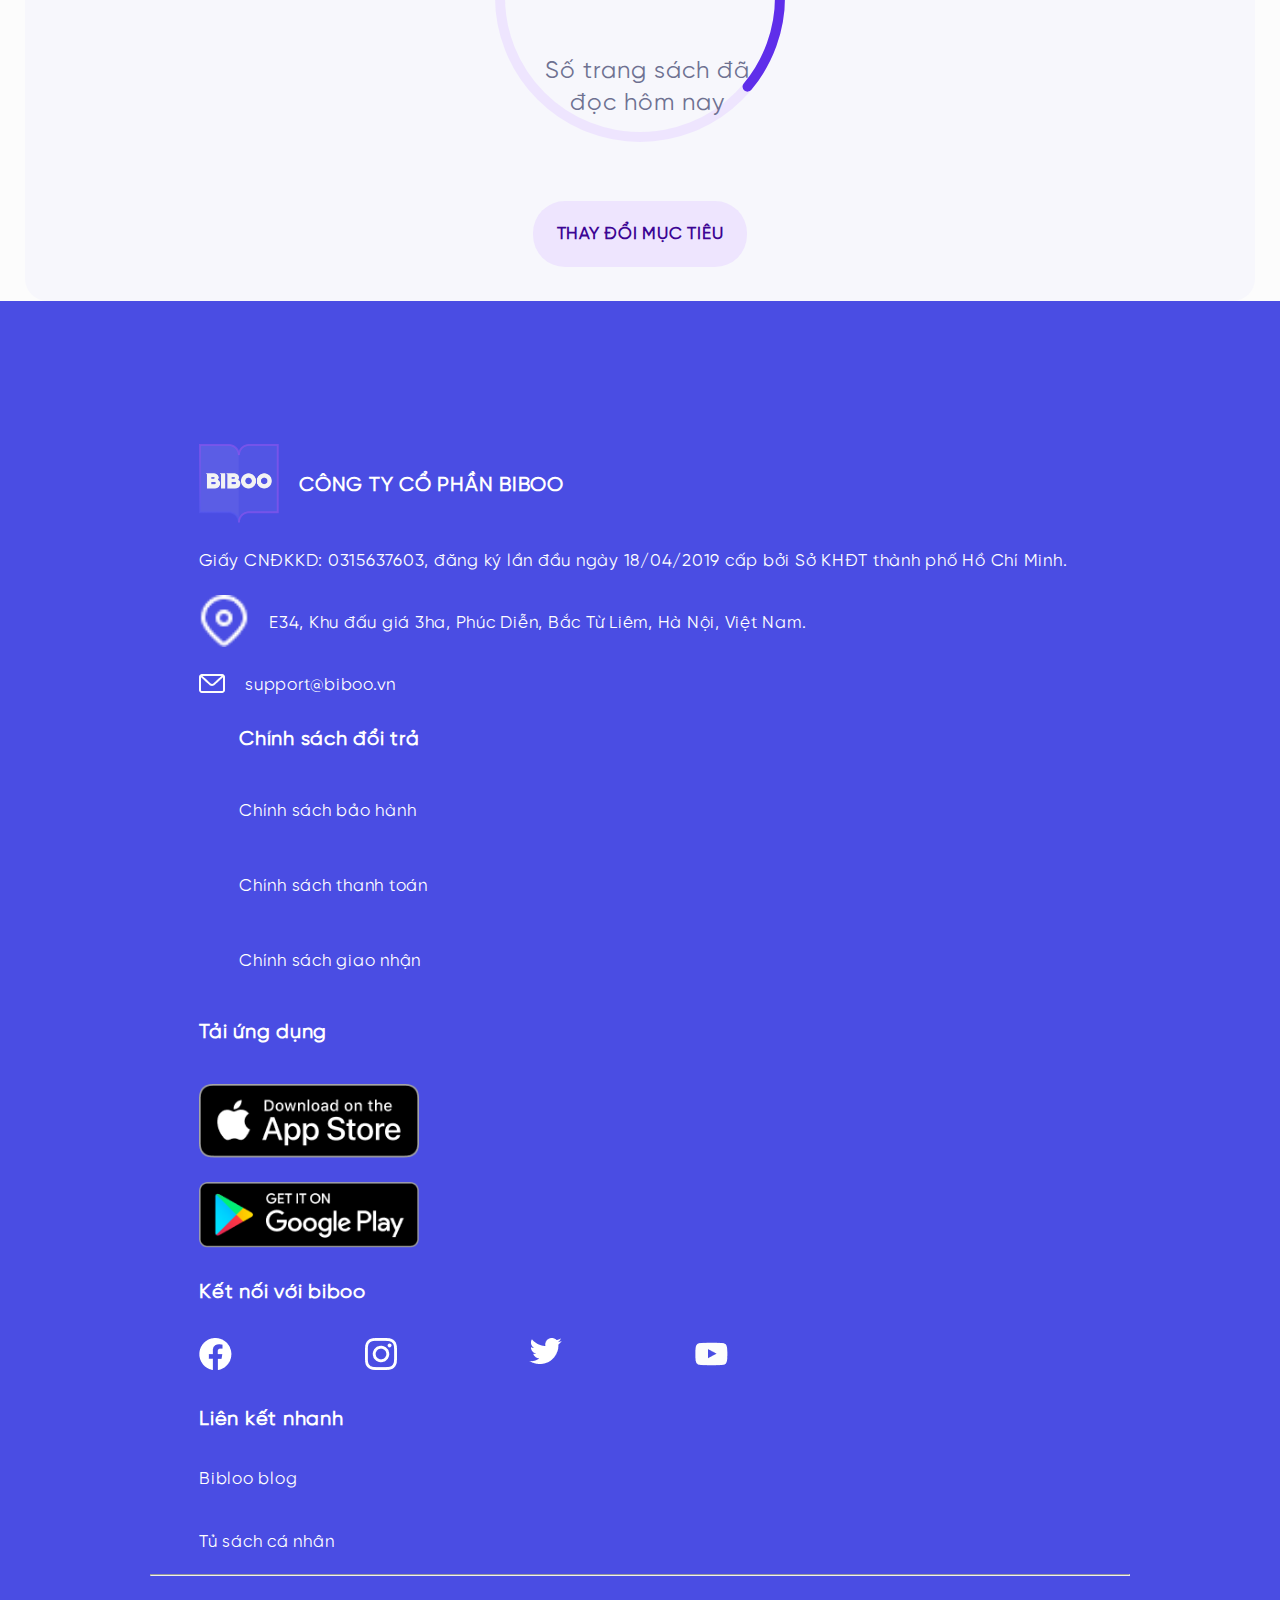
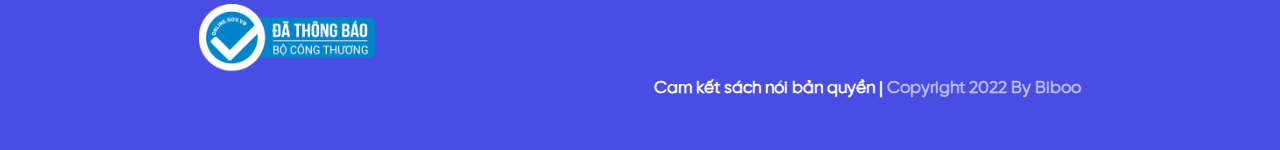
==== commit c64ab39c: "up" ====
--- a/index.html
+++ b/index.html
@@ -72,6 +72,7 @@
                       >
                         Tất cả
                       </button>
+                      <div class="underlined"></div>
                     </li>
                     <li class="nav-item" role="presentation">
                       <button
--- a/css/main.css
+++ b/css/main.css
@@ -30,14 +30,14 @@
   text-decoration: none;
   display: block;
 }
- [class*="col-"] {
+[class*="col-"] {
   margin: 0px;
   padding: 0px;
-} 
+}
 .dp-flex {
   display: flex;
 }
-.row{
+.row {
   margin: 0px;
   padding: 0px;
 }
@@ -47,3 +47,4 @@
 .sp-between {
   justify-content: space-between;
 }
+
--- a/css/index.css
+++ b/css/index.css
@@ -47,13 +47,12 @@
   transition: 0.25s;
   border-radius: 100px 0px 0px 100px;
 }
-.box-left-biboo>a:hover{
-  background: #FCFCFC;
+.box-left-biboo > a:hover {
+  background: #fcfcfc;
   border-radius: 100px 0px 0px 100px;
 }
-.box-left-biboo>a:hover p {
-color: #262338;
-
+.box-left-biboo > a:hover p {
+  color: #262338;
 }
 .brb-items-left {
   background: #f7f7fc;
@@ -63,6 +62,10 @@
 .brb-items-left .nav-tabs {
   border: none;
 }
+.brb-items-left .nav-tabs .nav-item {
+  margin-bottom: 50px;
+  margin-top: 10px;
+}
 .brb-items-left .nav-tabs .nav-item .nav-link {
   font-style: normal;
   font-weight: 700;
@@ -70,11 +73,18 @@
   line-height: 56px;
   letter-spacing: 1px;
   color: #a0a3bd;
-  margin: 0px 0px 40px 0px;
+  margin: 0px;
   background: none;
   border: none;
-  padding-left: 0px;
-  padding-right: 52px;
+  padding: 0px;
+  margin-right: 52px;
+}
+.underlined {
+  background-color: red;
+  width: 105px;
+  height: 7px;
+  background: #3d40c6;
+  border-radius: 4px;
 }
 .brb-search {
   position: relative;
@@ -265,9 +275,10 @@
 .caroseo-brb-items {
   position: relative;
 }
-.button-icon-right, .button-icon-left{
+.button-icon-right,
+.button-icon-left {
   border: none;
-  background: #EFF0F7;
+  background: #eff0f7;
   padding: 13px 20px;
   border-radius: 50%;
   opacity: 0.6;
@@ -287,14 +298,14 @@
 /*right*/
 .brb-items-right {
   background: #fcfcfc;
-  padding: 80px 25px 0px 25px;
+  padding: 70px 25px 0px 25px;
 }
 .bg-brb-items-right {
   background: #fcfcfc;
 }
 .option-brb-items-right {
   justify-content: space-around;
-  margin-bottom: 71px;
+  margin-bottom: 61px;
   align-items: center;
 }
 .option-brb-items-right .cart-option-brb-items-right,
@@ -321,7 +332,7 @@
   position: relative;
 }
 .books-listen-a-lot {
-  margin-bottom: 20px;
+  margin-bottom: 40px;
 }
 .numerical-order-book {
   width: 30px;
@@ -647,4 +658,4 @@
   font-size: 17px;
   line-height: 24px;
   color: rgba(255, 255, 255, 0.64);
-}+}
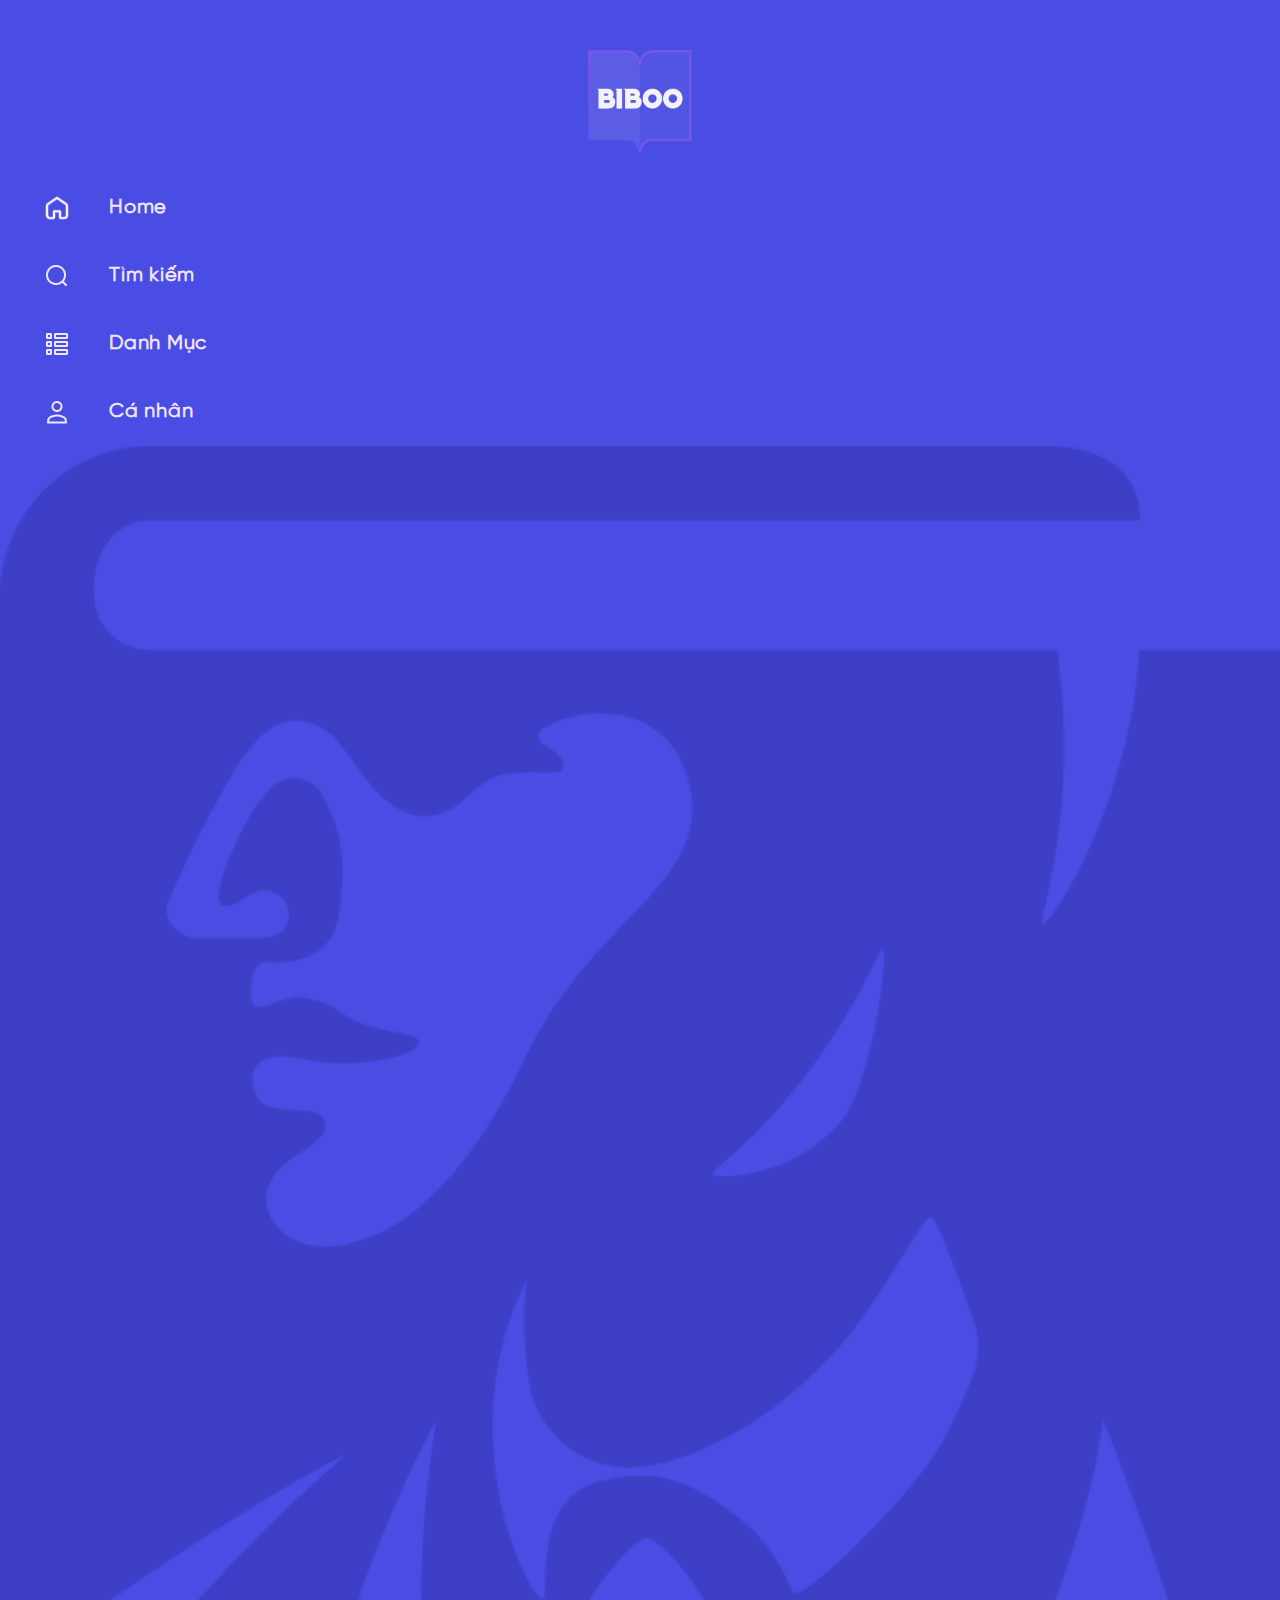
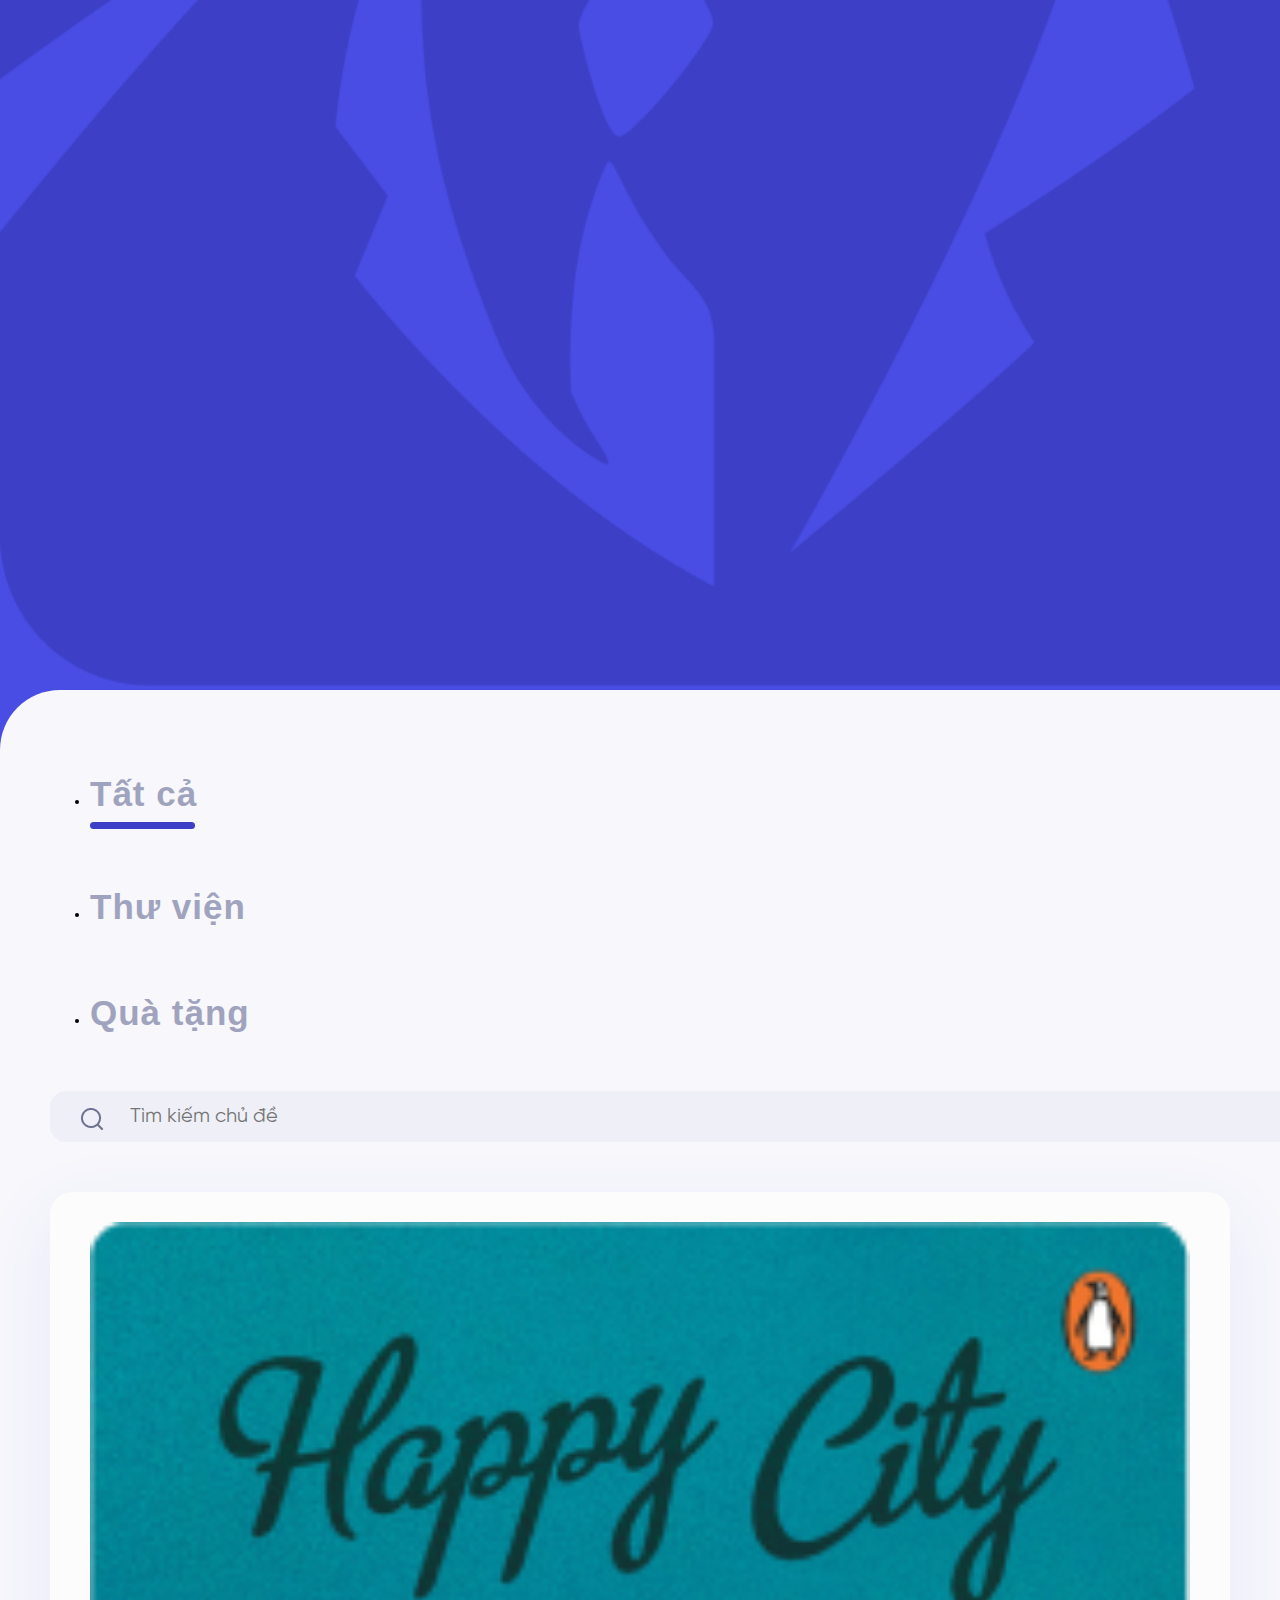
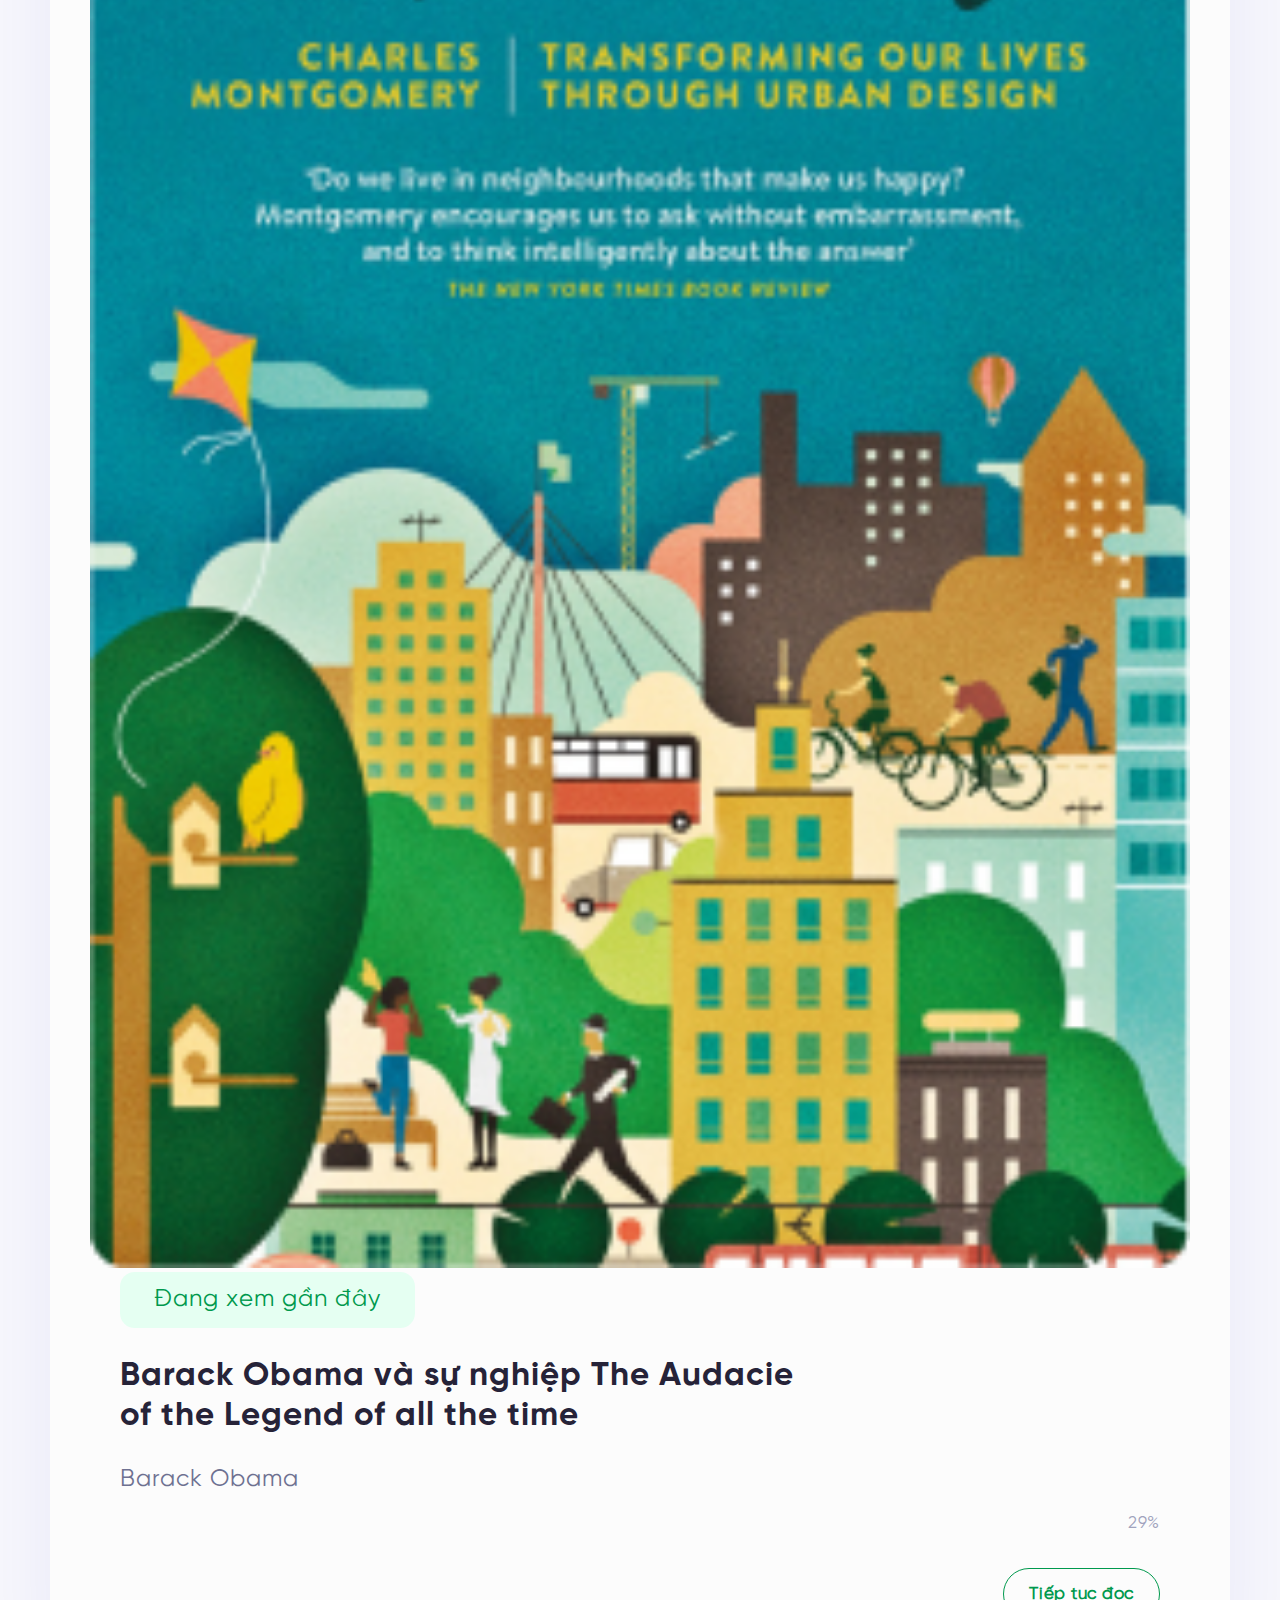
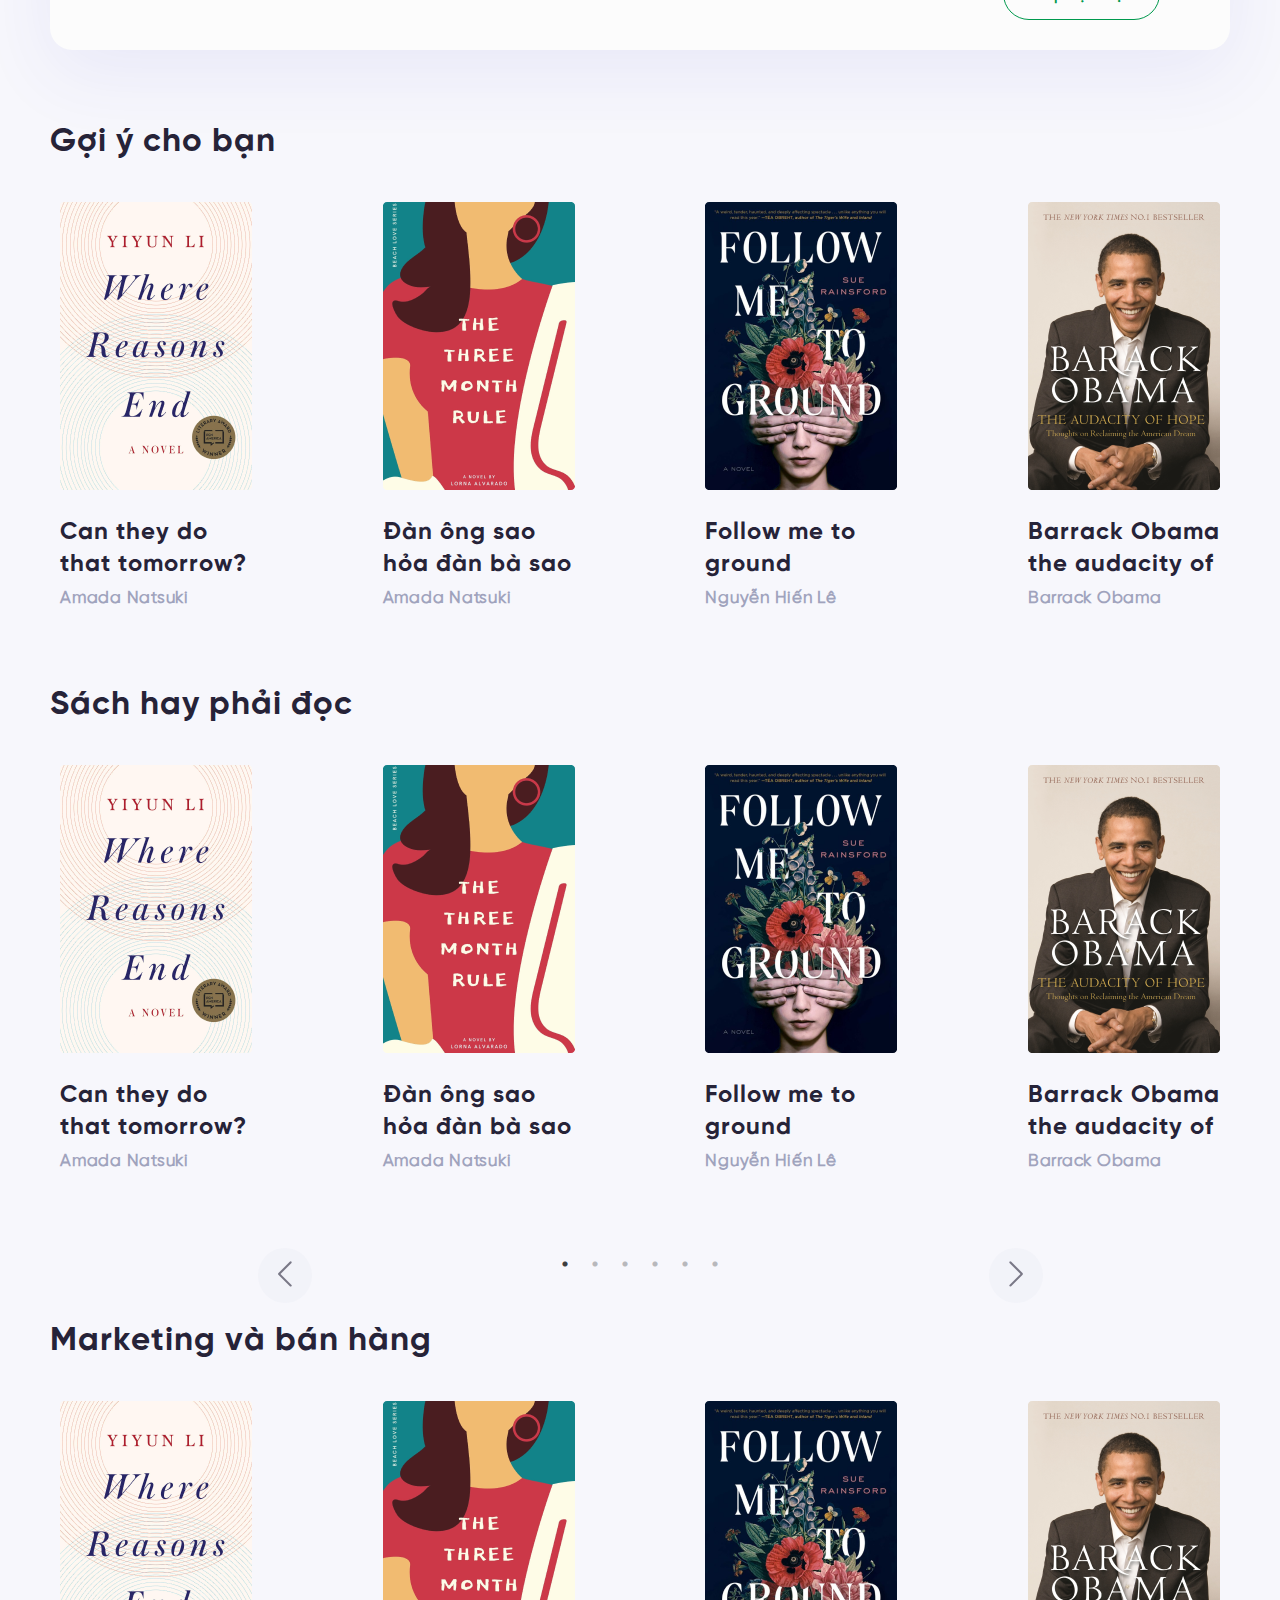
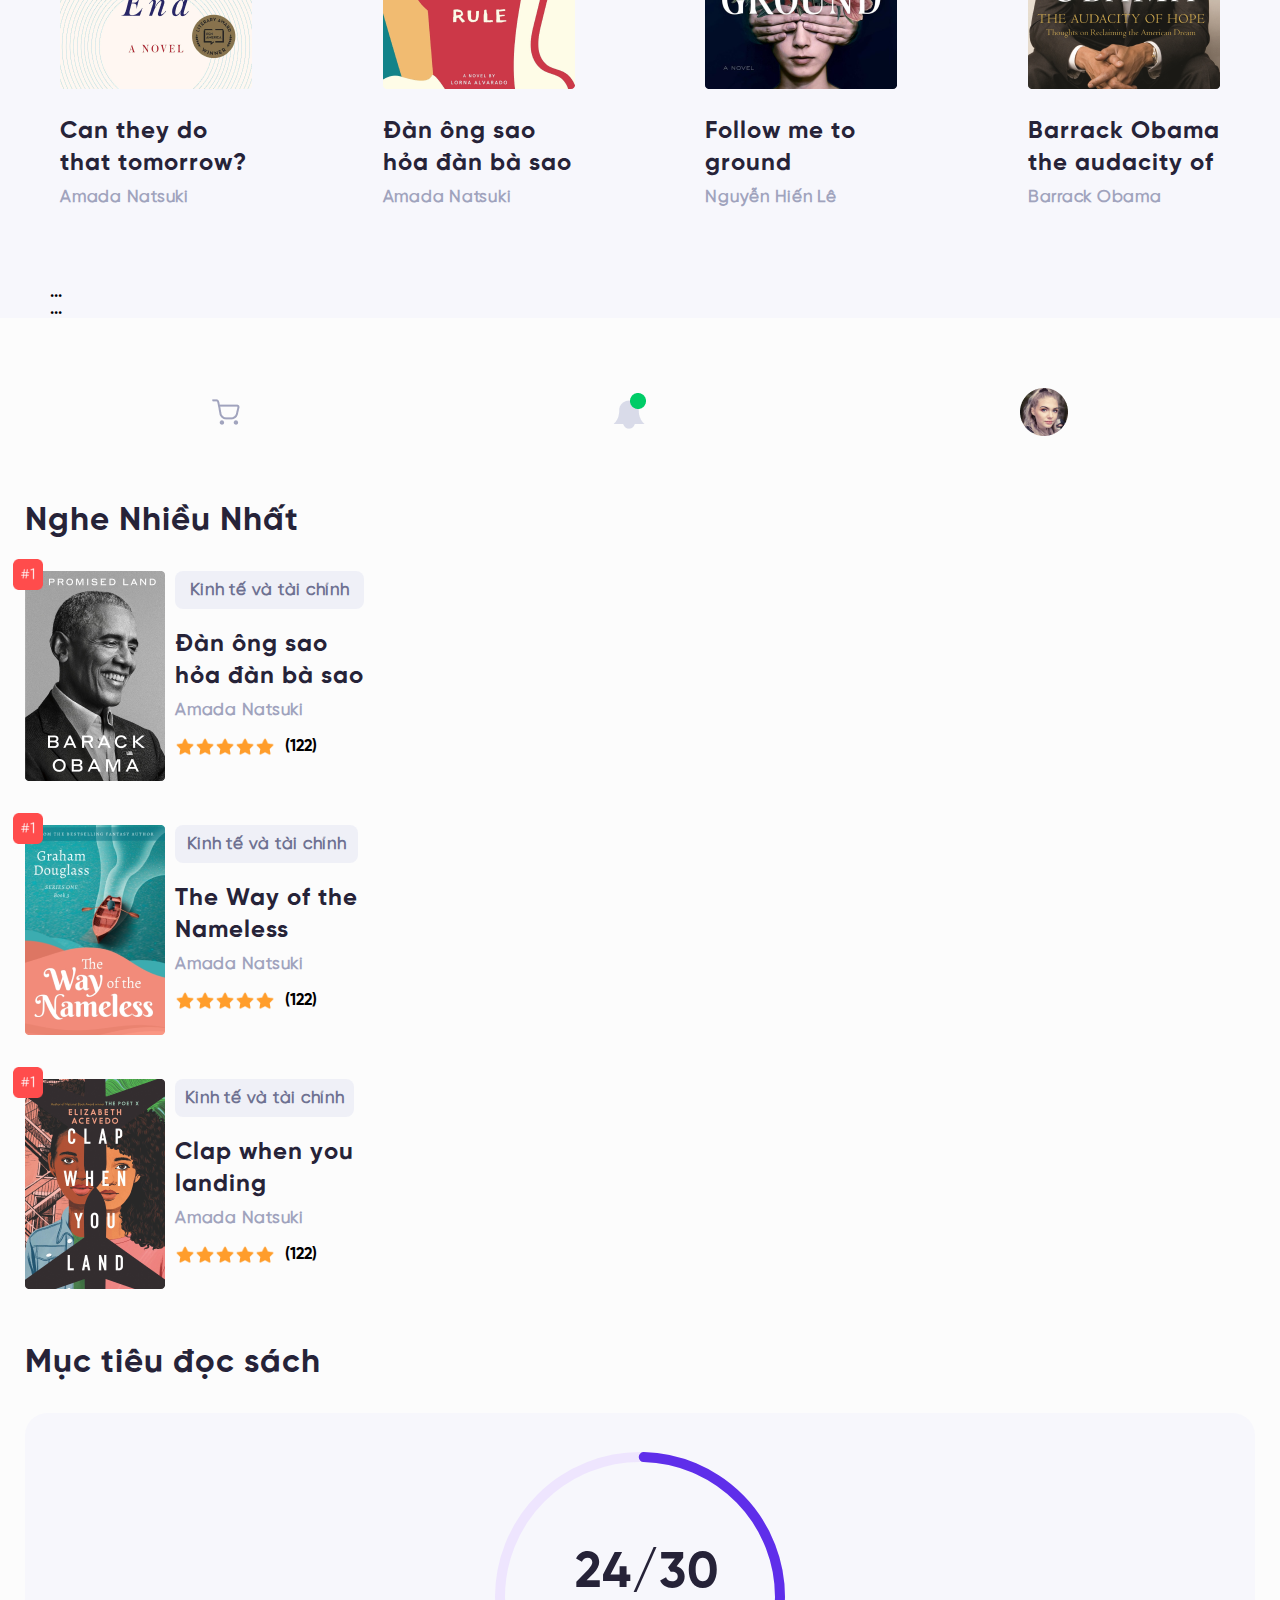
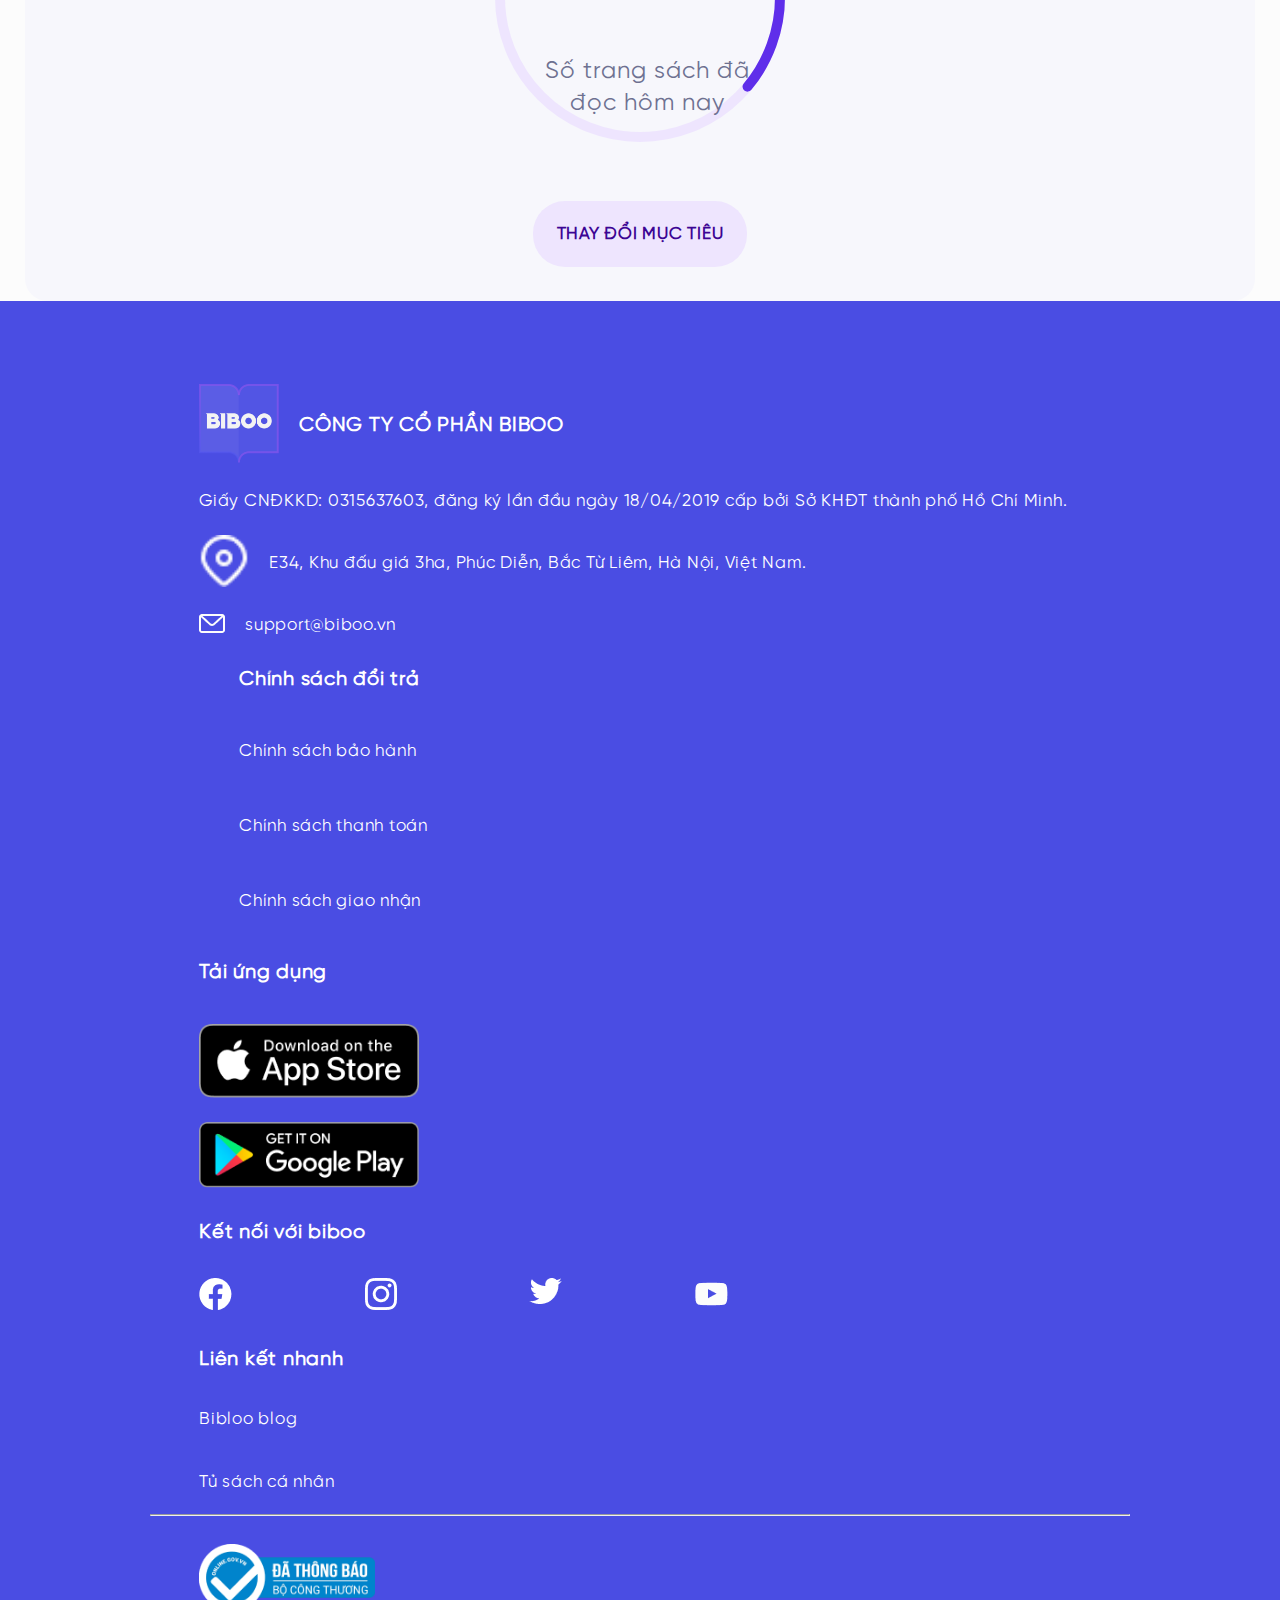
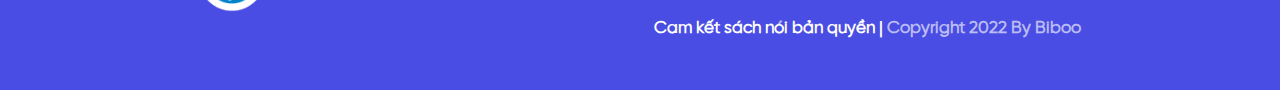
==== commit dff4f8bf: "up" ====
--- a/index.html
+++ b/index.html
@@ -24,7 +24,7 @@
 
   <body>
     <div class="container">
-      <div class="row">
+      <div class="row biboo">
         <div class="col-2">
           <div class="box-left-biboo">
             <div>
--- a/css/main.css
+++ b/css/main.css
@@ -47,4 +47,3 @@
 .sp-between {
   justify-content: space-between;
 }
-
--- a/css/index.css
+++ b/css/index.css
@@ -501,7 +501,7 @@
 .bottom-footer {
   width: 90%;
   margin: auto;
-  padding: 80px 0px 10px 0px;
+  padding: 20px 0px 10px 0px;
 }
 .about-us {
   margin-right: 0px;
@@ -659,3 +659,25 @@
   line-height: 24px;
   color: rgba(255, 255, 255, 0.64);
 }
+@media only screen and (min-width: 1024px) {
+}
+@media only screen and (max-width: 1024px) {
+  .biboo>.col-2 {
+    display: none;
+  }
+  .biboo>.col-10{
+    width: 100%;
+  }
+  .box-right-biboo > .row>.col-9{
+    width: 100%;
+  }
+  .box-right-biboo > .row>.col-3 {
+    display: none;
+  }
+  .brb-items-left {
+    border-radius: 0px;
+  }
+  footer {
+    display: none;
+  }
+}
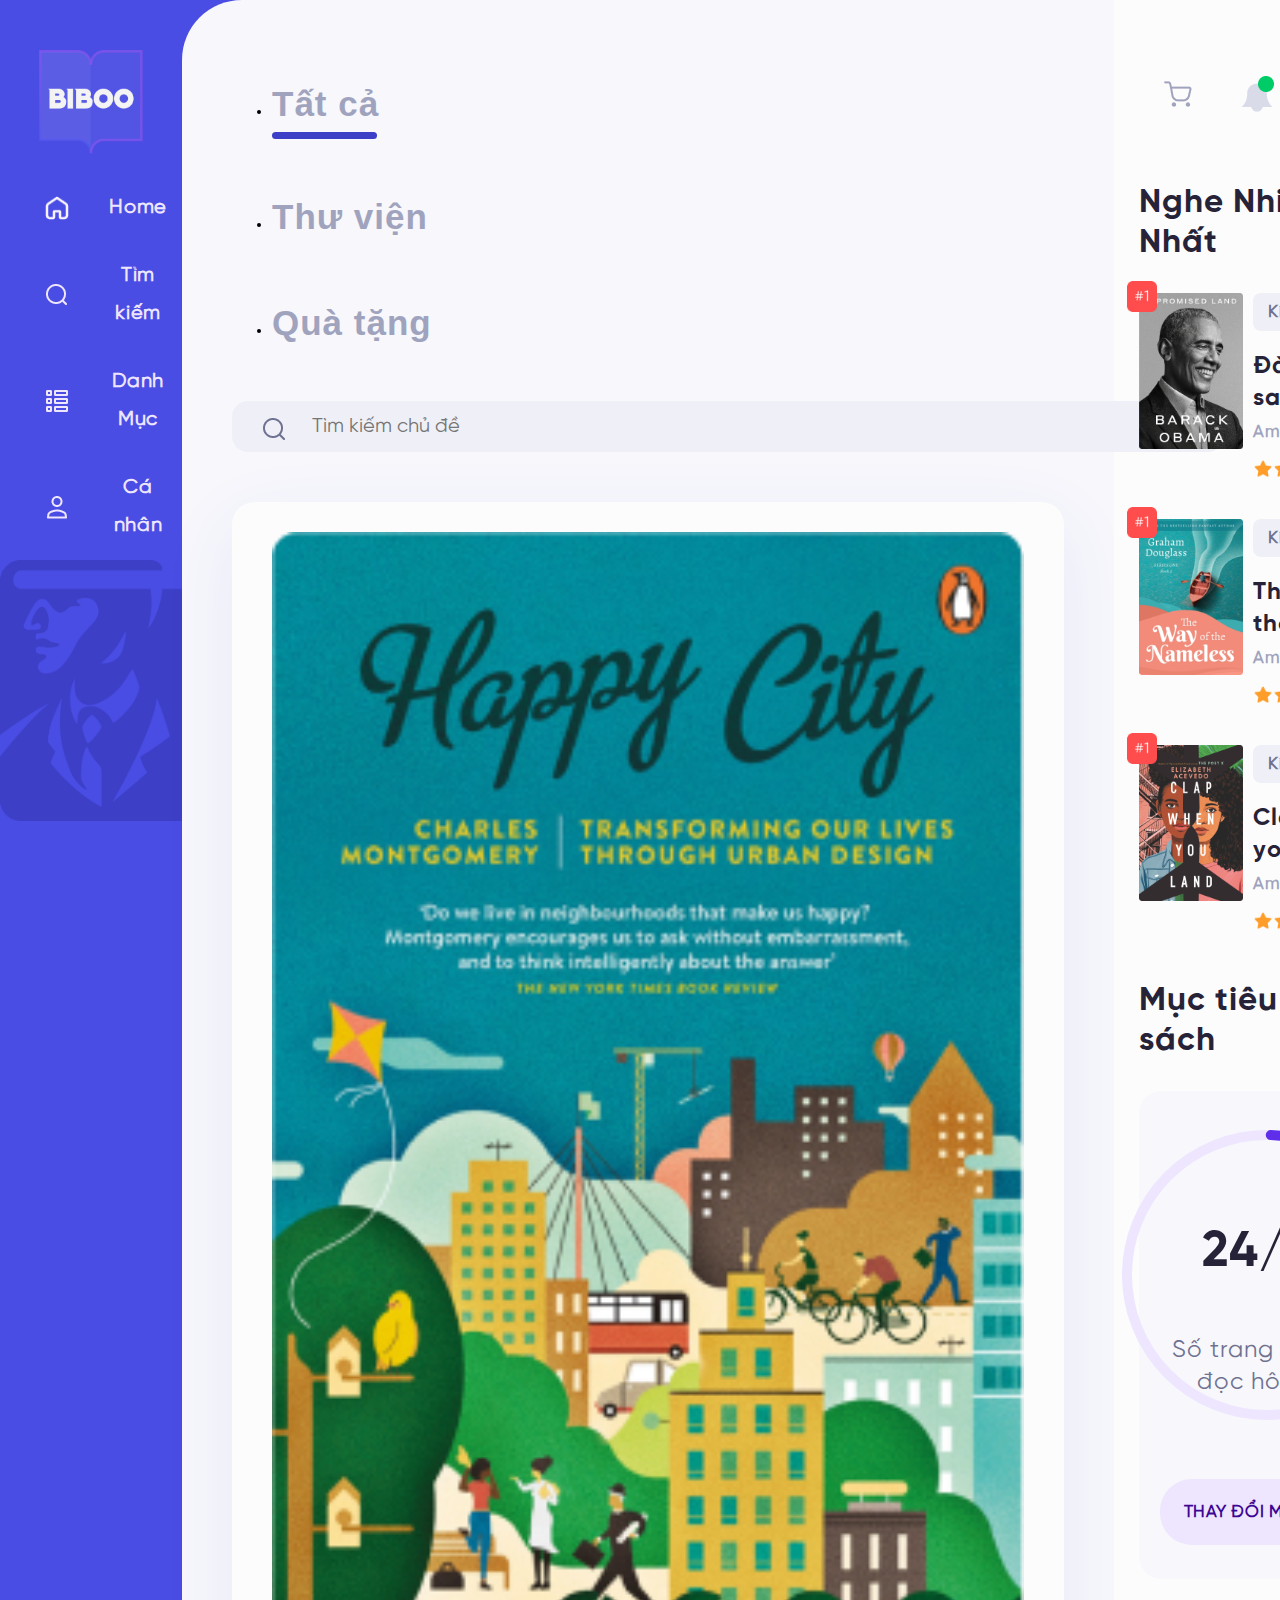
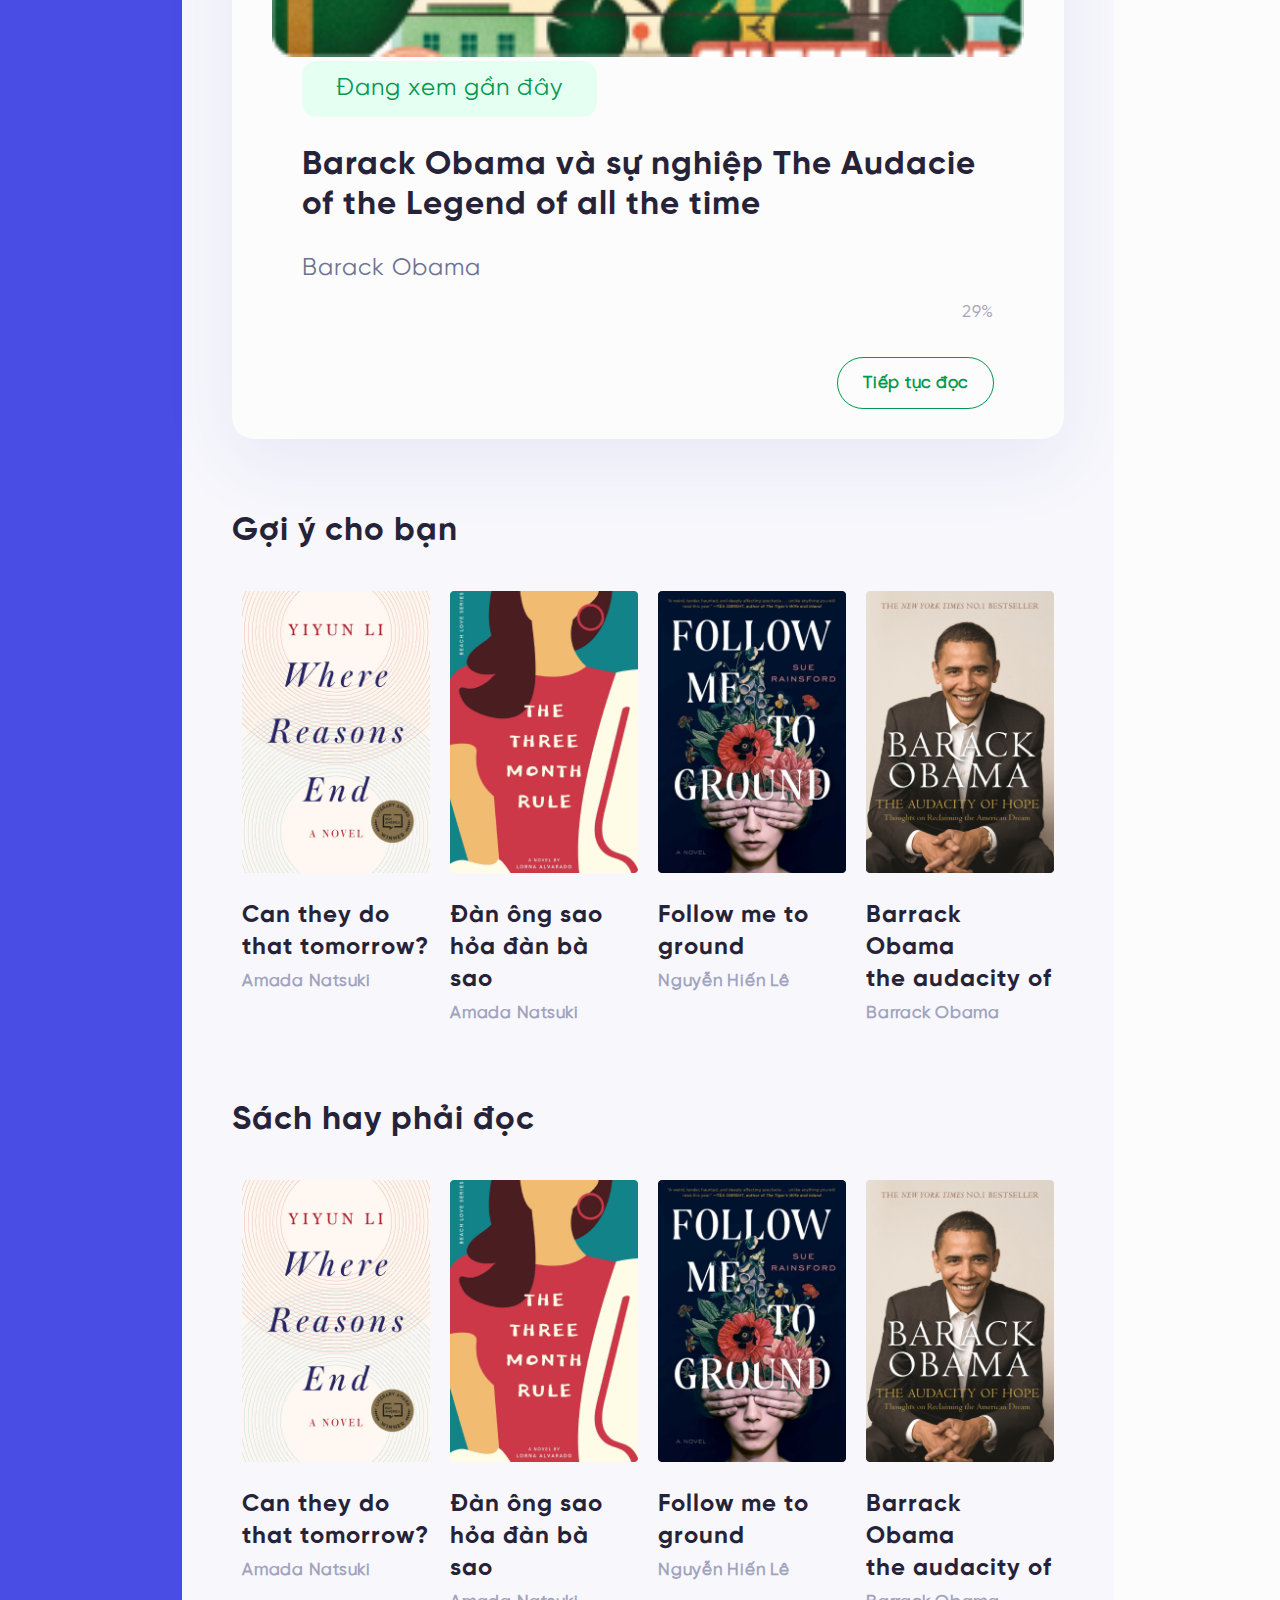
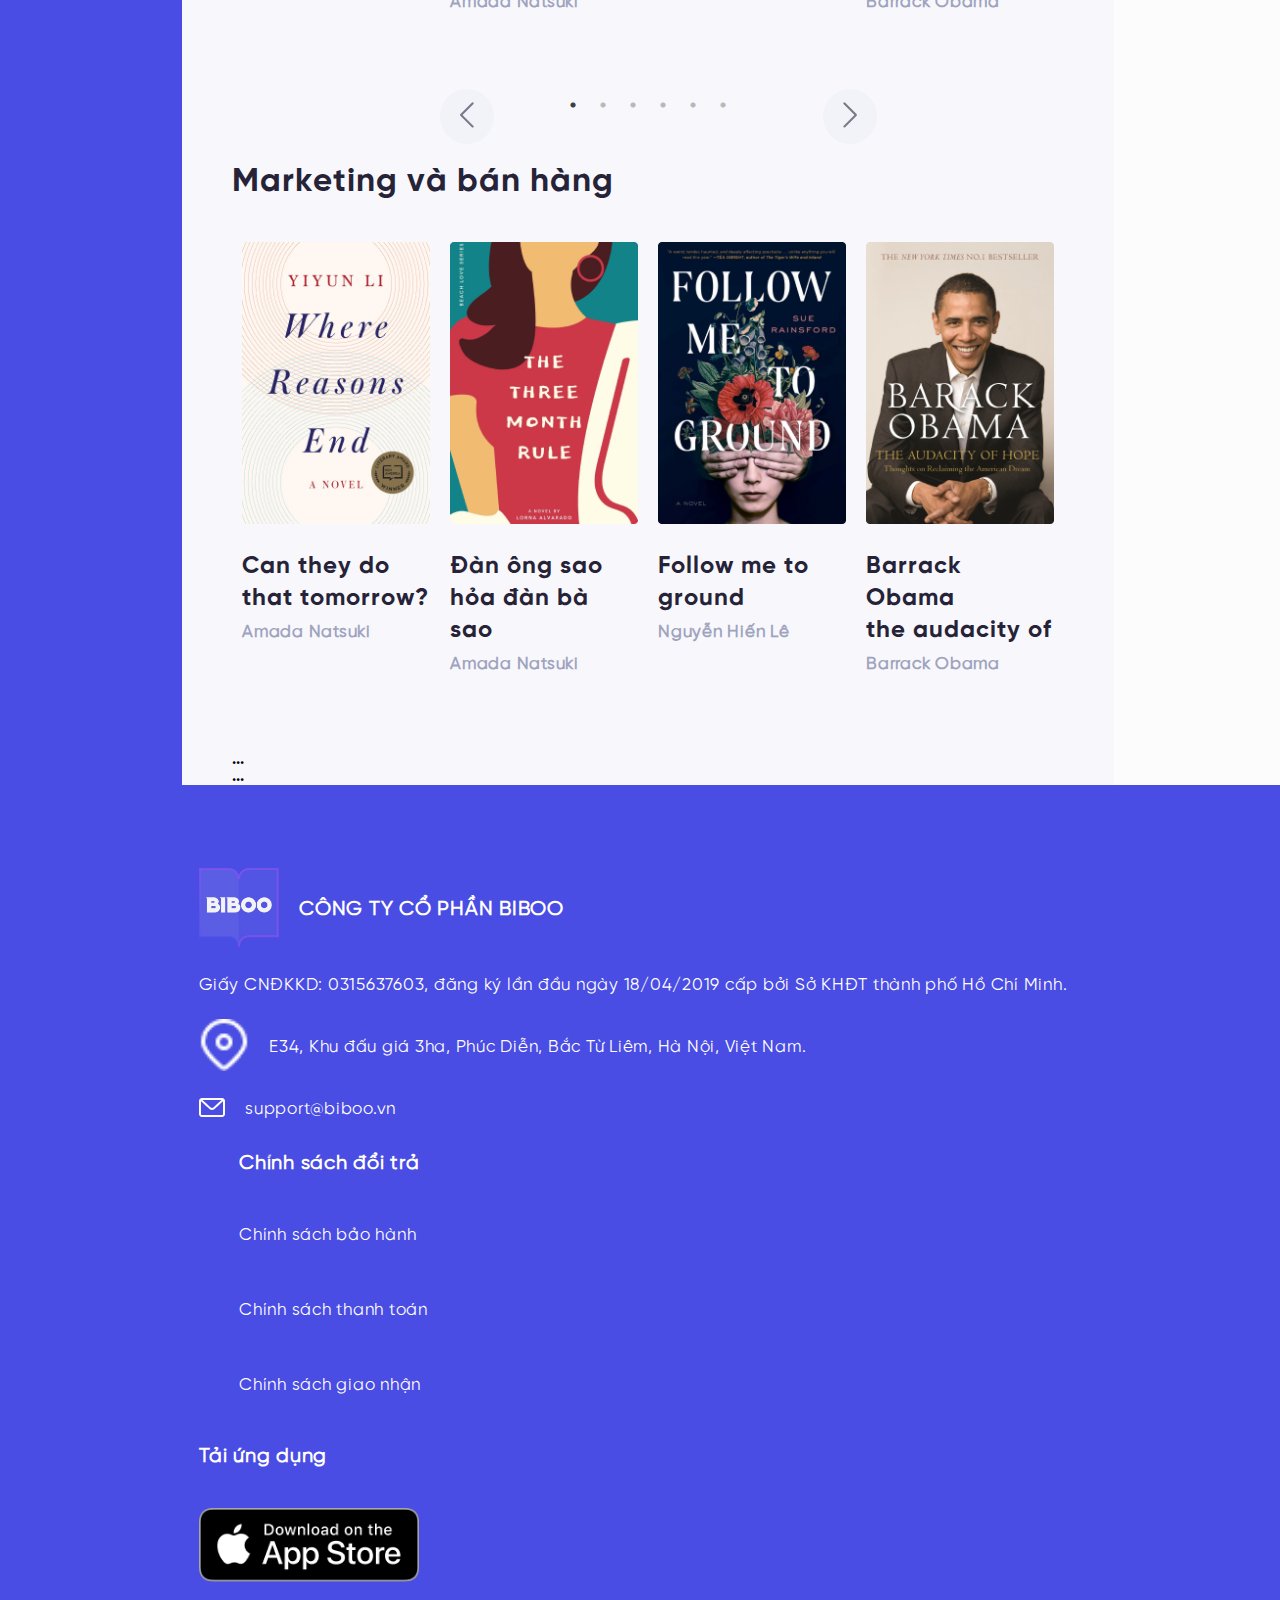
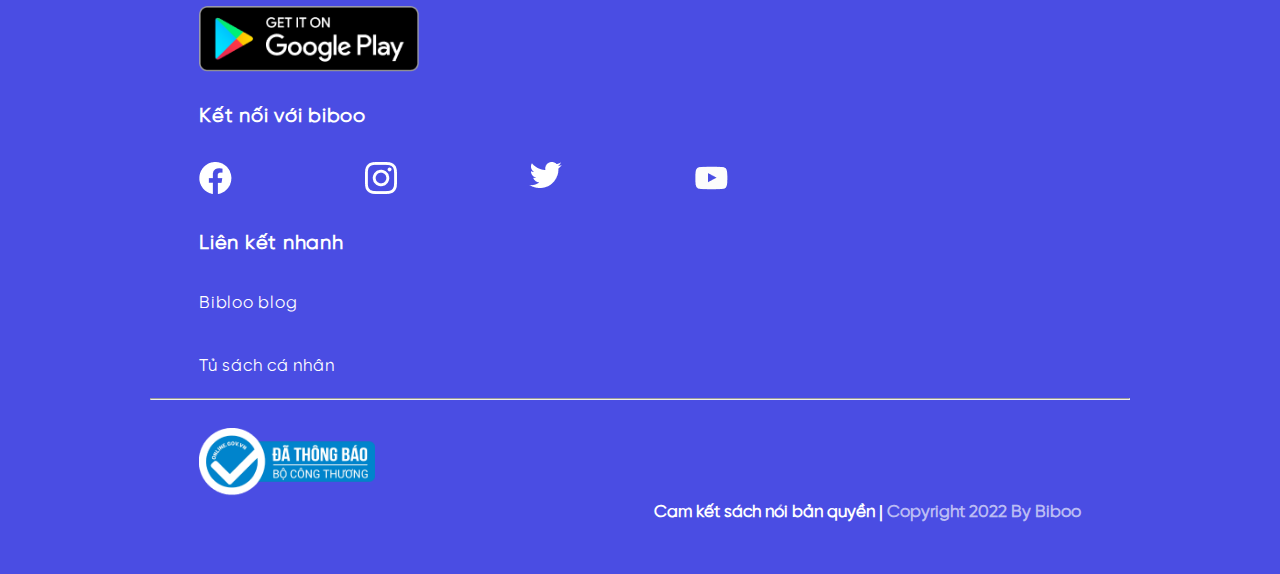
==== commit 1a48e297: "up" ====
--- a/index.html
+++ b/index.html
@@ -9,11 +9,11 @@
       content="width=device-width, initial-scale=1, shrink-to-fit=no"
     />
 
-    <!-- Bootstrap CSS v5.2.0-beta1 -->
+    <!-- Bootstrap CSS v5.2.1 -->
     <link
+      href="https://cdn.jsdelivr.net/npm/bootstrap@5.2.1/dist/css/bootstrap.min.css"
       rel="stylesheet"
-      href="https://cdn.jsdelivr.net/npm/bootstrap@5.2.0/dist/css/bootstrap.min.css"
-      integrity="sha384-gH2yIJqKdNHPEq0n4Mqa/HGKIhSkIHeL5AyhkYV8i59U5AR6csBvApHHNl/vI1Bx"
+      integrity="sha384-iYQeCzEYFbKjA/T2uDLTpkwGzCiq6soy8tYaI1GyVh/UjpbCx/TYkiZhlZB6+fzT"
       crossorigin="anonymous"
     />
     <link rel="stylesheet" type="text/css" href="slick/slick.css" />
@@ -24,729 +24,715 @@
 
   <body>
     <div class="container">
-      <div class="row biboo">
-        <div class="col-2">
-          <div class="box-left-biboo">
-            <div>
-              <a href="#" class="logo-left-biboo">
-                <img src="img/Logo.png" alt="" />
-              </a>
-            </div>
-            <a href="#" class="home-left-biboo dp-flex">
-              <img src="img/Home.png" alt="anhminhhoa" />
-              <p>Home</p>
+      <div class="biboo">
+        <div class="box-left-biboo">
+          <div>
+            <a href="#" class="logo-left-biboo">
+              <img src="img/Logo.png" alt="" />
             </a>
-            <a href="#" class="seach-left-biboo dp-flex">
-              <img src="img/Search2.png" alt="anhminhhoa" />
-              <p>Tìm kiếm</p>
-            </a>
-            <a href="#" class="category-left-biboo dp-flex">
-              <img src="img/Feed List.png" alt="anhminhhoa" />
-              <p>Danh Mục</p>
-            </a>
-            <a href="#" class="individual-left-biboo dp-flex">
-              <img src="img/Profile.png" alt="anhminhhoa" />
-              <p>Cá nhân</p>
-            </a>
-            <div class="cover-img-left-biboo">
-              <img src="img/Layer 1.png" alt="" />
-            </div>
+          </div>
+          <a href="#" class="home-left-biboo dp-flex">
+            <img src="img/Home.png" alt="anhminhhoa" />
+            <p>Home</p>
+          </a>
+          <a href="#" class="seach-left-biboo dp-flex">
+            <img src="img/Search2.png" alt="anhminhhoa" />
+            <p>Tìm kiếm</p>
+          </a>
+          <a href="#" class="category-left-biboo dp-flex">
+            <img src="img/Feed List.png" alt="anhminhhoa" />
+            <p>Danh Mục</p>
+          </a>
+          <a href="#" class="individual-left-biboo dp-flex">
+            <img src="img/Profile.png" alt="anhminhhoa" />
+            <p>Cá nhân</p>
+          </a>
+          <div class="cover-img-left-biboo">
+            <img src="img/Layer 1.png" alt="" />
           </div>
         </div>
-        <div class="col-10">
-          <div class="box-right-biboo">
-            <div class="row">
-              <div class="col-9">
-                <div class="brb-items-left">
-                  <ul class="nav nav-tabs" id="myTab" role="tablist">
-                    <li class="nav-item" role="presentation">
-                      <button
-                        class="nav-link active"
-                        id="home-tab"
-                        data-bs-toggle="tab"
-                        data-bs-target="#home"
-                        type="button"
-                        role="tab"
-                        aria-controls="home"
-                        aria-selected="true"
-                      >
-                        Tất cả
+        <div class="brb-items-left">
+          <ul class="nav nav-tabs" id="myTab" role="tablist">
+            <li class="nav-item" role="presentation">
+              <button
+                class="nav-link active"
+                id="home-tab"
+                data-bs-toggle="tab"
+                data-bs-target="#home"
+                type="button"
+                role="tab"
+                aria-controls="home"
+                aria-selected="true"
+              >
+                Tất cả
+              </button>
+              <div class="underlined"></div>
+            </li>
+            <li class="nav-item" role="presentation">
+              <button
+                class="nav-link"
+                id="profile-tab"
+                data-bs-toggle="tab"
+                data-bs-target="#profile"
+                type="button"
+                role="tab"
+                aria-controls="profile"
+                aria-selected="false"
+              >
+                Thư viện
+              </button>
+            </li>
+            <li class="nav-item" role="presentation">
+              <button
+                class="nav-link"
+                id="contact-tab"
+                data-bs-toggle="tab"
+                data-bs-target="#contact"
+                type="button"
+                role="tab"
+                aria-controls="contact"
+                aria-selected="false"
+              >
+                Quà tặng
+              </button>
+            </li>
+          </ul>
+          <div class="tab-content" id="myTabContent">
+            <div
+              class="tab-pane fade show active"
+              id="home"
+              role="tabpanel"
+              aria-labelledby="home-tab"
+            >
+              <div class="brb-search">
+                <a href="#" class="icon-brb-search">
+                  <img src="img/Search.png" alt="anhminhhoa" />
+                </a>
+                <input
+                  type="text"
+                  placeholder="Tìm kiếm chủ đề"
+                  name="search"
+                />
+              </div>
+              <div class="brb-recently-watched">
+                <div class="row">
+                  <div class="col-3 left-brb-recently-watched">
+                    <a href="#">
+                      <img
+                        class="left-brb-recently-watched"
+                        src="img/Rectangle 504.png"
+                        alt=""
+                      />
+                    </a>
+                  </div>
+                  <div class="col-9 right-brb-recently-watched">
+                    <p class="watching-right-brb-recently-watched">
+                      Đang xem gần đây
+                    </p>
+                    <a
+                      href="#"
+                      class="title-right-brb-recently-watched"
+                    >
+                      Barack Obama và sự nghiệp The Audacie <br />
+                      of the Legend of all the time
+                    </a>
+                    <div class="text-right-brb-recently-watched">
+                      <p>Barack Obama</p>
+                    </div>
+                    <div class="right-brb-recently-watched-progress">
+                      <div class="index-progress">29%</div>
+                      <div class="progress">
+                        <div
+                          class="progress-bar"
+                          role="progressbar"
+                          aria-label="Success example"
+                          style="width: 20%"
+                          aria-valuenow="25"
+                          aria-valuemin="0"
+                          aria-valuemax="100"
+                        ></div>
+                      </div>
+                    </div>
+                    <div class="bottom-right-brb-recently-watched">
+                      <button type="bottom">
+                        <span>Tiếp tục đọc</span>
                       </button>
-                      <div class="underlined"></div>
-                    </li>
-                    <li class="nav-item" role="presentation">
-                      <button
-                        class="nav-link"
-                        id="profile-tab"
-                        data-bs-toggle="tab"
-                        data-bs-target="#profile"
-                        type="button"
-                        role="tab"
-                        aria-controls="profile"
-                        aria-selected="false"
-                      >
-                        Thư viện
-                      </button>
-                    </li>
-                    <li class="nav-item" role="presentation">
-                      <button
-                        class="nav-link"
-                        id="contact-tab"
-                        data-bs-toggle="tab"
-                        data-bs-target="#contact"
-                        type="button"
-                        role="tab"
-                        aria-controls="contact"
-                        aria-selected="false"
-                      >
-                        Quà tặng
-                      </button>
-                    </li>
-                  </ul>
-                  <div class="tab-content" id="myTabContent">
-                    <div
-                      class="tab-pane fade show active"
-                      id="home"
-                      role="tabpanel"
-                      aria-labelledby="home-tab"
-                    >
-                      <div class="brb-search">
-                        <a href="#" class="icon-brb-search">
-                          <img src="img/Search.png" alt="anhminhhoa" />
-                        </a>
-                        <input
-                          type="text"
-                          placeholder="Tìm kiếm chủ đề"
-                          name="search"
-                        />
-                      </div>
-                      <div class="brb-recently-watched">
-                        <div class="row">
-                          <div class="col-3 left-brb-recently-watched">
-                            <a href="#">
-                              <img
-                                class="left-brb-recently-watched"
-                                src="img/Rectangle 504.png"
-                                alt=""
-                              />
-                            </a>
-                          </div>
-                          <div class="col-9 right-brb-recently-watched">
-                            <p class="watching-right-brb-recently-watched">
-                              Đang xem gần đây
-                            </p>
-                            <a
-                              href="#"
-                              class="title-right-brb-recently-watched"
-                            >
-                              Barack Obama và sự nghiệp The Audacie <br />
-                              of the Legend of all the time
-                            </a>
-                            <div class="text-right-brb-recently-watched">
-                              <p>Barack Obama</p>
-                            </div>
-                            <div class="right-brb-recently-watched-progress">
-                              <div class="index-progress">29%</div>
-                              <div class="progress">
-                                <div
-                                  class="progress-bar"
-                                  role="progressbar"
-                                  aria-label="Success example"
-                                  style="width: 20%"
-                                  aria-valuenow="25"
-                                  aria-valuemin="0"
-                                  aria-valuemax="100"
-                                ></div>
-                              </div>
-                            </div>
-                            <div class="bottom-right-brb-recently-watched">
-                              <button type="bottom">
-                                <span>Tiếp tục đọc</span>
-                              </button>
-                            </div>
-                          </div>
-                        </div>
-                      </div>
-                      <div class="suggested-book">
-                        <div class="title-suggested-book">
-                          <p>Gợi ý cho bạn</p>
-                        </div>
-                        <div class="box-suggested-book dp-flex sp-between">
-                          <div class="items-suggested-book">
-                            <a href="#" class="img-items-suggested-book">
-                              <img src="img/Rectangle 510.png" alt="" />
-                            </a>
-                            <div class="add-to-cart">
-                              <img src="img/Cart.png" alt="" />
-                              <button type="button">Thêm vào giỏ hàng</button>
-                            </div>
-                            <div class="information-items-suggested-book">
-                              <a href="#" class="title-book"
-                                >Can they do <br />
-                                that tomorrow?</a
-                              >
-                              <a href="#" class="author-book">Amada Natsuki</a>
-                            </div>
-                          </div>
-                          <div class="items-suggested-book">
-                            <a href="#" class="img-items-suggested-book">
-                              <img src="img/Rectangle 505.png" alt="" />
-                            </a>
-                            <div class="add-to-cart">
-                              <img src="img/Cart.png" alt="" />
-                              <button type="button">Thêm vào giỏ hàng</button>
-                            </div>
-                            <div class="information-items-suggested-book">
-                              <a href="#" class="title-book"
-                                >Đàn ông sao <br />
-                                hỏa đàn bà sao</a
-                              >
-                              <a href="#" class="author-book">Amada Natsuki</a>
-                            </div>
-                          </div>
-                          <div class="items-suggested-book">
-                            <a href="#" class="img-items-suggested-book">
-                              <img src="img/Rectangle 511.png" alt="" />
-                            </a>
-                            <div class="add-to-cart">
-                              <img src="img/Cart.png" alt="" />
-                              <button type="button">Thêm vào giỏ hàng</button>
-                            </div>
-                            <div class="information-items-suggested-book">
-                              <a href="#" class="title-book"
-                                >Follow me to <br />
-                                ground</a
-                              >
-                              <a href="#" class="author-book">Nguyễn Hiến Lê</a>
-                            </div>
-                          </div>
-                          <div class="items-suggested-book">
-                            <a href="#" class="img-items-suggested-book">
-                              <img src="img/Rectangle 612.png" alt="" />
-                            </a>
-                            <div class="add-to-cart">
-                              <img src="img/Cart.png" alt="" />
-                              <button type="button">Thêm vào giỏ hàng</button>
-                            </div>
-                            <div class="information-items-suggested-book">
-                              <a href="#" class="title-book"
-                                >Barrack Obama <br />
-                                the audacity of</a
-                              >
-                              <a href="#" class="author-book">Barrack Obama</a>
-                            </div>
-                          </div>
-                        </div>
-                      </div>
-                      <div class="suggested-book">
-                        <div class="title-suggested-book">
-                          <p>Sách hay phải đọc</p>
-                        </div>
-                        <div class="box-suggested-book dp-flex sp-between">
-                          <div class="items-suggested-book">
-                            <a href="#" class="img-items-suggested-book">
-                              <img src="img/Rectangle 510.png" alt="" />
-                            </a>
-                            <div class="add-to-cart">
-                              <img src="img/Cart.png" alt="" />
-                              <button type="button">Thêm vào giỏ hàng</button>
-                            </div>
-                            <div class="information-items-suggested-book">
-                              <a href="#" class="title-book"
-                                >Can they do <br />
-                                that tomorrow?</a
-                              >
-                              <a href="#" class="author-book">Amada Natsuki</a>
-                            </div>
-                          </div>
-                          <div class="items-suggested-book">
-                            <a href="#" class="img-items-suggested-book">
-                              <img src="img/Rectangle 505.png" alt="" />
-                            </a>
-                            <div class="add-to-cart">
-                              <img src="img/Cart.png" alt="" />
-                              <button type="button">Thêm vào giỏ hàng</button>
-                            </div>
-                            <div class="information-items-suggested-book">
-                              <a href="#" class="title-book"
-                                >Đàn ông sao <br />
-                                hỏa đàn bà sao</a
-                              >
-                              <a href="#" class="author-book">Amada Natsuki</a>
-                            </div>
-                          </div>
-                          <div class="items-suggested-book">
-                            <a href="#" class="img-items-suggested-book">
-                              <img src="img/Rectangle 511.png" alt="" />
-                            </a>
-                            <div class="add-to-cart">
-                              <img src="img/Cart.png" alt="" />
-                              <button type="button">Thêm vào giỏ hàng</button>
-                            </div>
-                            <div class="information-items-suggested-book">
-                              <a href="#" class="title-book"
-                                >Follow me to <br />
-                                ground</a
-                              >
-                              <a href="#" class="author-book">Nguyễn Hiến Lê</a>
-                            </div>
-                          </div>
-                          <div class="items-suggested-book">
-                            <a href="#" class="img-items-suggested-book">
-                              <img src="img/Rectangle 612.png" alt="" />
-                            </a>
-                            <div class="add-to-cart">
-                              <img src="img/Cart.png" alt="" />
-                              <button type="button">Thêm vào giỏ hàng</button>
-                            </div>
-                            <div class="information-items-suggested-book">
-                              <a href="#" class="title-book"
-                                >Barrack Obama <br />
-                                the audacity of</a
-                              >
-                              <a href="#" class="author-book">Barrack Obama</a>
-                            </div>
-                          </div>
-                        </div>
-                      </div>
-                      <div class="caroseo-brb-items">
-                        <div class="slider variable-width">
-                          <div style="width: 700px">
-                            <a href="#">
-                              <img
-                                src="https://salt.tikicdn.com/ts/lp/10/ca/b1/ec36af1edef3b456d7d4b25296850a05.png"
-                                alt=""
-                              />
-                            </a>
-                          </div>
-                          <div style="width: 700px">
-                            <a href="#">
-                              <img
-                                src="https://photo2.tinhte.vn/data/attachment-files/2021/02/5368382_lichsansalemoituan.jpg"
-                                alt=""
-                              />
-                            </a>
-                          </div>
-                          <div style="width: 700px">
-                            <a href="#">
-                              <img
-                                src="https://salt.tikicdn.com/ts/lp/10/ca/b1/ec36af1edef3b456d7d4b25296850a05.png"
-                                alt=""
-                              />
-                            </a>
-                          </div>
-                          <div style="width: 700px">
-                            <a href="#">
-                              <img
-                                src="https://photo2.tinhte.vn/data/attachment-files/2021/02/5368382_lichsansalemoituan.jpg"
-                                alt=""
-                              />
-                            </a>
-                          </div>
-                          <div style="width: 700px">
-                            <a href="#">
-                              <img
-                                src="https://salt.tikicdn.com/ts/lp/10/ca/b1/ec36af1edef3b456d7d4b25296850a05.png"
-                                alt=""
-                              />
-                            </a>
-                          </div>
-                          <div style="width: 700px">
-                            <a href="#">
-                              <img
-                                src="https://photo2.tinhte.vn/data/attachment-files/2021/02/5368382_lichsansalemoituan.jpg"
-                                alt=""
-                              />
-                            </a>
-                          </div>
-                        </div>
-                      </div>
-                      <div class="suggested-book">
-                        <div class="title-suggested-book">
-                          <p>Marketing và bán hàng</p>
-                        </div>
-                        <div class="box-suggested-book dp-flex sp-between">
-                          <div class="items-suggested-book">
-                            <a href="#" class="img-items-suggested-book">
-                              <img src="img/Rectangle 510.png" alt="" />
-                            </a>
-                            <div class="add-to-cart">
-                              <img src="img/Cart.png" alt="" />
-                              <button type="button">Thêm vào giỏ hàng</button>
-                            </div>
-                            <div class="information-items-suggested-book">
-                              <a href="#" class="title-book"
-                                >Can they do <br />
-                                that tomorrow?</a
-                              >
-                              <a href="#" class="author-book">Amada Natsuki</a>
-                            </div>
-                          </div>
-                          <div class="items-suggested-book">
-                            <a href="#" class="img-items-suggested-book">
-                              <img src="img/Rectangle 505.png" alt="" />
-                            </a>
-                            <div class="add-to-cart">
-                              <img src="img/Cart.png" alt="" />
-                              <button type="button">Thêm vào giỏ hàng</button>
-                            </div>
-                            <div class="information-items-suggested-book">
-                              <a href="#" class="title-book"
-                                >Đàn ông sao <br />
-                                hỏa đàn bà sao</a
-                              >
-                              <a href="#" class="author-book">Amada Natsuki</a>
-                            </div>
-                          </div>
-                          <div class="items-suggested-book">
-                            <a href="#" class="img-items-suggested-book">
-                              <img src="img/Rectangle 511.png" alt="" />
-                            </a>
-                            <div class="add-to-cart">
-                              <img src="img/Cart.png" alt="" />
-                              <button type="button">Thêm vào giỏ hàng</button>
-                            </div>
-                            <div class="information-items-suggested-book">
-                              <a href="#" class="title-book"
-                                >Follow me to <br />
-                                ground</a
-                              >
-                              <a href="#" class="author-book">Nguyễn Hiến Lê</a>
-                            </div>
-                          </div>
-                          <div class="items-suggested-book">
-                            <a href="#" class="img-items-suggested-book">
-                              <img src="img/Rectangle 612.png" alt="" />
-                            </a>
-                            <div class="add-to-cart">
-                              <img src="img/Cart.png" alt="" />
-                              <button type="button">Thêm vào giỏ hàng</button>
-                            </div>
-                            <div class="information-items-suggested-book">
-                              <a href="#" class="title-book"
-                                >Barrack Obama <br />
-                                the audacity of</a
-                              >
-                              <a href="#" class="author-book">Barrack Obama</a>
-                            </div>
-                          </div>
-                        </div>
-                      </div>
-                    </div>
-                    <div
-                      class="tab-pane fade"
-                      id="profile"
-                      role="tabpanel"
-                      aria-labelledby="profile-tab"
-                    >
-                      ...
-                    </div>
-                    <div
-                      class="tab-pane fade"
-                      id="contact"
-                      role="tabpanel"
-                      aria-labelledby="contact-tab"
-                    >
-                      ...
-                    </div>
-                  </div>
-                </div>
-              </div>
-              <div class="col-3 bg-brb-items-right">
-                <div class="brb-items-right">
-                  <div class="option-brb-items-right dp-flex">
-                    <div class="cart-option-brb-items-right">
-                      <img src="img/Cart.png" alt="" />
-                    </div>
-                    <div class="bell-option-brb-items-right">
-                      <img src="img/Group 321.png" alt="" />
-                    </div>
-                    <div class="user-option-brb-items-right">
-                      <img src="img/Avatar.png" alt="" />
-                    </div>
-                  </div>
-                  <div class="listen-a-lot-brb-items-right">
-                    <div class="title-listen-a-lot">
-                      <p>Nghe Nhiều Nhất</p>
-                    </div>
-                    <div class="books-listen-a-lot dp-flex">
-                      <div class="right-books-listen-a-lott">
-                        <a href="#">
-                          <img src="img/Rectangle 613.png" alt="" />
-                        </a>
-                        <div class="numerical-order-book">
-                          <img src="img/Badge Tags.png" alt="" />
-                        </div>
-                      </div>
-                      <div class="left-books-listen-a-lott">
-                        <div class="book-topic">
-                          <a href="#">
-                            <p>Kinh tế và tài chính</p>
-                          </a>
-                        </div>
-                        <div class="title-book-topic">
-                          <a href="#">
-                            <p>
-                              Đàn ông sao <br />
-                              hỏa đàn bà sao
-                            </p>
-                          </a>
-                        </div>
-                        <div class="author-book">
-                          <p>Amada Natsuki</p>
-                        </div>
-                        <div class="evaluate-book dp-flex">
-                          <img src="img/alert-circle-fill.png" alt="" />
-                          <img src="img/alert-circle-fill.png" alt="" />
-                          <img src="img/alert-circle-fill.png" alt="" />
-                          <img src="img/alert-circle-fill.png" alt="" />
-                          <img src="img/alert-circle-fill.png" alt="" />
-                          <p>(122)</p>
-                        </div>
-                      </div>
-                    </div>
-                    <div class="books-listen-a-lot dp-flex">
-                      <div class="right-books-listen-a-lott">
-                        <a href="#">
-                          <img src="img/Rectangle 614.png" alt="" />
-                        </a>
-                        <div class="numerical-order-book">
-                          <img src="img/Badge Tags.png" alt="" />
-                        </div>
-                      </div>
-                      <div class="left-books-listen-a-lott">
-                        <div class="book-topic">
-                          <a href="#">
-                            <p>Kinh tế và tài chính</p>
-                          </a>
-                        </div>
-                        <div class="title-book-topic">
-                          <a href="#">
-                            <p>
-                              The Way of the <br />
-                              Nameless
-                            </p>
-                          </a>
-                        </div>
-                        <div class="author-book">
-                          <p>Amada Natsuki</p>
-                        </div>
-                        <div class="evaluate-book dp-flex">
-                          <img src="img/alert-circle-fill.png" alt="" />
-                          <img src="img/alert-circle-fill.png" alt="" />
-                          <img src="img/alert-circle-fill.png" alt="" />
-                          <img src="img/alert-circle-fill.png" alt="" />
-                          <img src="img/alert-circle-fill.png" alt="" />
-                          <p>(122)</p>
-                        </div>
-                      </div>
-                    </div>
-                    <div class="books-listen-a-lot dp-flex">
-                      <div class="right-books-listen-a-lott">
-                        <a href="#">
-                          <img src="img/Rectangle 615.png" alt="" />
-                        </a>
-                        <div class="numerical-order-book">
-                          <img src="img/Badge Tags.png" alt="" />
-                        </div>
-                      </div>
-                      <div class="left-books-listen-a-lott">
-                        <div class="book-topic">
-                          <a href="#">
-                            <p>Kinh tế và tài chính</p>
-                          </a>
-                        </div>
-                        <div class="title-book-topic">
-                          <a href="#">
-                            <p>
-                              Clap when you <br />
-                              landing
-                            </p>
-                          </a>
-                        </div>
-                        <div class="author-book">
-                          <p>Amada Natsuki</p>
-                        </div>
-                        <div class="evaluate-book dp-flex">
-                          <img src="img/alert-circle-fill.png" alt="" />
-                          <img src="img/alert-circle-fill.png" alt="" />
-                          <img src="img/alert-circle-fill.png" alt="" />
-                          <img src="img/alert-circle-fill.png" alt="" />
-                          <img src="img/alert-circle-fill.png" alt="" />
-                          <p>(122)</p>
-                        </div>
-                      </div>
-                    </div>
-                  </div>
-                  <div class="target">
-                    <p class="title-cardd">Mục tiêu đọc sách</p>
-                    <div class="cardd">
-                      <div class="percent">
-                        <svg>
-                          <circle cx="180" cy="150" r="140"></circle>
-                          <circle
-                            cx="180"
-                            cy="150"
-                            r="140"
-                            style="--percent: 25"
-                          ></circle>
-                        </svg>
-                        <div class="number">
-                          <h3>24/30</h3>
-                          <p>Số trang sách đã đọc hôm nay</p>
-                        </div>
-                        <button type="button" class="button-reading-goal">
-                          <span>THAY ĐỔI MỤC TIÊU</span>
-                        </button>
-                      </div>
-                    </div>
-                  </div>
-                </div>
+                    </div>
+                  </div>
+                </div>
+              </div>
+              <div class="suggested-book">
+                <div class="title-suggested-book">
+                  <p>Gợi ý cho bạn</p>
+                </div>
+                <div class="box-suggested-book dp-flex sp-between">
+                  <div class="items-suggested-book">
+                    <a href="#" class="img-items-suggested-book">
+                      <img src="img/Rectangle 510.png" alt="" />
+                    </a>
+                    <div class="add-to-cart">
+                      <img src="img/Cart.png" alt="" />
+                      <button type="button">Thêm vào giỏ hàng</button>
+                    </div>
+                    <div class="information-items-suggested-book">
+                      <a href="#" class="title-book"
+                        >Can they do <br />
+                        that tomorrow?</a
+                      >
+                      <a href="#" class="author-book">Amada Natsuki</a>
+                    </div>
+                  </div>
+                  <div class="items-suggested-book">
+                    <a href="#" class="img-items-suggested-book">
+                      <img src="img/Rectangle 505.png" alt="" />
+                    </a>
+                    <div class="add-to-cart">
+                      <img src="img/Cart.png" alt="" />
+                      <button type="button">Thêm vào giỏ hàng</button>
+                    </div>
+                    <div class="information-items-suggested-book">
+                      <a href="#" class="title-book"
+                        >Đàn ông sao <br />
+                        hỏa đàn bà sao</a
+                      >
+                      <a href="#" class="author-book">Amada Natsuki</a>
+                    </div>
+                  </div>
+                  <div class="items-suggested-book">
+                    <a href="#" class="img-items-suggested-book">
+                      <img src="img/Rectangle 511.png" alt="" />
+                    </a>
+                    <div class="add-to-cart">
+                      <img src="img/Cart.png" alt="" />
+                      <button type="button">Thêm vào giỏ hàng</button>
+                    </div>
+                    <div class="information-items-suggested-book">
+                      <a href="#" class="title-book"
+                        >Follow me to <br />
+                        ground</a
+                      >
+                      <a href="#" class="author-book">Nguyễn Hiến Lê</a>
+                    </div>
+                  </div>
+                  <div class="items-suggested-book">
+                    <a href="#" class="img-items-suggested-book">
+                      <img src="img/Rectangle 612.png" alt="" />
+                    </a>
+                    <div class="add-to-cart">
+                      <img src="img/Cart.png" alt="" />
+                      <button type="button">Thêm vào giỏ hàng</button>
+                    </div>
+                    <div class="information-items-suggested-book">
+                      <a href="#" class="title-book"
+                        >Barrack Obama <br />
+                        the audacity of</a
+                      >
+                      <a href="#" class="author-book">Barrack Obama</a>
+                    </div>
+                  </div>
+                </div>
+              </div>
+              <div class="suggested-book">
+                <div class="title-suggested-book">
+                  <p>Sách hay phải đọc</p>
+                </div>
+                <div class="box-suggested-book dp-flex sp-between">
+                  <div class="items-suggested-book">
+                    <a href="#" class="img-items-suggested-book">
+                      <img src="img/Rectangle 510.png" alt="" />
+                    </a>
+                    <div class="add-to-cart">
+                      <img src="img/Cart.png" alt="" />
+                      <button type="button">Thêm vào giỏ hàng</button>
+                    </div>
+                    <div class="information-items-suggested-book">
+                      <a href="#" class="title-book"
+                        >Can they do <br />
+                        that tomorrow?</a
+                      >
+                      <a href="#" class="author-book">Amada Natsuki</a>
+                    </div>
+                  </div>
+                  <div class="items-suggested-book">
+                    <a href="#" class="img-items-suggested-book">
+                      <img src="img/Rectangle 505.png" alt="" />
+                    </a>
+                    <div class="add-to-cart">
+                      <img src="img/Cart.png" alt="" />
+                      <button type="button">Thêm vào giỏ hàng</button>
+                    </div>
+                    <div class="information-items-suggested-book">
+                      <a href="#" class="title-book"
+                        >Đàn ông sao <br />
+                        hỏa đàn bà sao</a
+                      >
+                      <a href="#" class="author-book">Amada Natsuki</a>
+                    </div>
+                  </div>
+                  <div class="items-suggested-book">
+                    <a href="#" class="img-items-suggested-book">
+                      <img src="img/Rectangle 511.png" alt="" />
+                    </a>
+                    <div class="add-to-cart">
+                      <img src="img/Cart.png" alt="" />
+                      <button type="button">Thêm vào giỏ hàng</button>
+                    </div>
+                    <div class="information-items-suggested-book">
+                      <a href="#" class="title-book"
+                        >Follow me to <br />
+                        ground</a
+                      >
+                      <a href="#" class="author-book">Nguyễn Hiến Lê</a>
+                    </div>
+                  </div>
+                  <div class="items-suggested-book">
+                    <a href="#" class="img-items-suggested-book">
+                      <img src="img/Rectangle 612.png" alt="" />
+                    </a>
+                    <div class="add-to-cart">
+                      <img src="img/Cart.png" alt="" />
+                      <button type="button">Thêm vào giỏ hàng</button>
+                    </div>
+                    <div class="information-items-suggested-book">
+                      <a href="#" class="title-book"
+                        >Barrack Obama <br />
+                        the audacity of</a
+                      >
+                      <a href="#" class="author-book">Barrack Obama</a>
+                    </div>
+                  </div>
+                </div>
+              </div>
+              <div class="caroseo-brb-items">
+                <div class="slider variable-width">
+                  <div style="width: 700px">
+                    <a href="#">
+                      <img
+                        src="https://salt.tikicdn.com/ts/lp/10/ca/b1/ec36af1edef3b456d7d4b25296850a05.png"
+                        alt=""
+                      />
+                    </a>
+                  </div>
+                  <div style="width: 700px">
+                    <a href="#">
+                      <img
+                        src="https://photo2.tinhte.vn/data/attachment-files/2021/02/5368382_lichsansalemoituan.jpg"
+                        alt=""
+                      />
+                    </a>
+                  </div>
+                  <div style="width: 700px">
+                    <a href="#">
+                      <img
+                        src="https://salt.tikicdn.com/ts/lp/10/ca/b1/ec36af1edef3b456d7d4b25296850a05.png"
+                        alt=""
+                      />
+                    </a>
+                  </div>
+                  <div style="width: 700px">
+                    <a href="#">
+                      <img
+                        src="https://photo2.tinhte.vn/data/attachment-files/2021/02/5368382_lichsansalemoituan.jpg"
+                        alt=""
+                      />
+                    </a>
+                  </div>
+                  <div style="width: 700px">
+                    <a href="#">
+                      <img
+                        src="https://salt.tikicdn.com/ts/lp/10/ca/b1/ec36af1edef3b456d7d4b25296850a05.png"
+                        alt=""
+                      />
+                    </a>
+                  </div>
+                  <div style="width: 700px">
+                    <a href="#">
+                      <img
+                        src="https://photo2.tinhte.vn/data/attachment-files/2021/02/5368382_lichsansalemoituan.jpg"
+                        alt=""
+                      />
+                    </a>
+                  </div>
+                </div>
+              </div>
+              <div class="suggested-book">
+                <div class="title-suggested-book">
+                  <p>Marketing và bán hàng</p>
+                </div>
+                <div class="box-suggested-book dp-flex sp-between">
+                  <div class="items-suggested-book">
+                    <a href="#" class="img-items-suggested-book">
+                      <img src="img/Rectangle 510.png" alt="" />
+                    </a>
+                    <div class="add-to-cart">
+                      <img src="img/Cart.png" alt="" />
+                      <button type="button">Thêm vào giỏ hàng</button>
+                    </div>
+                    <div class="information-items-suggested-book">
+                      <a href="#" class="title-book"
+                        >Can they do <br />
+                        that tomorrow?</a
+                      >
+                      <a href="#" class="author-book">Amada Natsuki</a>
+                    </div>
+                  </div>
+                  <div class="items-suggested-book">
+                    <a href="#" class="img-items-suggested-book">
+                      <img src="img/Rectangle 505.png" alt="" />
+                    </a>
+                    <div class="add-to-cart">
+                      <img src="img/Cart.png" alt="" />
+                      <button type="button">Thêm vào giỏ hàng</button>
+                    </div>
+                    <div class="information-items-suggested-book">
+                      <a href="#" class="title-book"
+                        >Đàn ông sao <br />
+                        hỏa đàn bà sao</a
+                      >
+                      <a href="#" class="author-book">Amada Natsuki</a>
+                    </div>
+                  </div>
+                  <div class="items-suggested-book">
+                    <a href="#" class="img-items-suggested-book">
+                      <img src="img/Rectangle 511.png" alt="" />
+                    </a>
+                    <div class="add-to-cart">
+                      <img src="img/Cart.png" alt="" />
+                      <button type="button">Thêm vào giỏ hàng</button>
+                    </div>
+                    <div class="information-items-suggested-book">
+                      <a href="#" class="title-book"
+                        >Follow me to <br />
+                        ground</a
+                      >
+                      <a href="#" class="author-book">Nguyễn Hiến Lê</a>
+                    </div>
+                  </div>
+                  <div class="items-suggested-book">
+                    <a href="#" class="img-items-suggested-book">
+                      <img src="img/Rectangle 612.png" alt="" />
+                    </a>
+                    <div class="add-to-cart">
+                      <img src="img/Cart.png" alt="" />
+                      <button type="button">Thêm vào giỏ hàng</button>
+                    </div>
+                    <div class="information-items-suggested-book">
+                      <a href="#" class="title-book"
+                        >Barrack Obama <br />
+                        the audacity of</a
+                      >
+                      <a href="#" class="author-book">Barrack Obama</a>
+                    </div>
+                  </div>
+                </div>
+              </div>
+            </div>
+            <div
+              class="tab-pane fade"
+              id="profile"
+              role="tabpanel"
+              aria-labelledby="profile-tab"
+            >
+              ...
+            </div>
+            <div
+              class="tab-pane fade"
+              id="contact"
+              role="tabpanel"
+              aria-labelledby="contact-tab"
+            >
+              ...
+            </div>
+          </div>
+        </div>
+        <div class="brb-items-right">
+          <div class="option-brb-items-right dp-flex">
+            <div class="cart-option-brb-items-right">
+              <img src="img/Cart.png" alt="" />
+            </div>
+            <div class="bell-option-brb-items-right">
+              <img src="img/Group 321.png" alt="" />
+            </div>
+            <div class="user-option-brb-items-right">
+              <img src="img/Avatar.png" alt="" />
+            </div>
+          </div>
+          <div class="listen-a-lot-brb-items-right">
+            <div class="title-listen-a-lot">
+              <p>Nghe Nhiều Nhất</p>
+            </div>
+            <div class="books-listen-a-lot dp-flex">
+              <div class="right-books-listen-a-lott">
+                <a href="#">
+                  <img src="img/Rectangle 613.png" alt="" />
+                </a>
+                <div class="numerical-order-book">
+                  <img src="img/Badge Tags.png" alt="" />
+                </div>
+              </div>
+              <div class="left-books-listen-a-lott">
+                <div class="book-topic">
+                  <a href="#">
+                    <p>Kinh tế và tài chính</p>
+                  </a>
+                </div>
+                <div class="title-book-topic">
+                  <a href="#">
+                    <p>
+                      Đàn ông sao <br />
+                      hỏa đàn bà sao
+                    </p>
+                  </a>
+                </div>
+                <div class="author-book">
+                  <p>Amada Natsuki</p>
+                </div>
+                <div class="evaluate-book dp-flex">
+                  <img src="img/alert-circle-fill.png" alt="" />
+                  <img src="img/alert-circle-fill.png" alt="" />
+                  <img src="img/alert-circle-fill.png" alt="" />
+                  <img src="img/alert-circle-fill.png" alt="" />
+                  <img src="img/alert-circle-fill.png" alt="" />
+                  <p>(122)</p>
+                </div>
+              </div>
+            </div>
+            <div class="books-listen-a-lot dp-flex">
+              <div class="right-books-listen-a-lott">
+                <a href="#">
+                  <img src="img/Rectangle 614.png" alt="" />
+                </a>
+                <div class="numerical-order-book">
+                  <img src="img/Badge Tags.png" alt="" />
+                </div>
+              </div>
+              <div class="left-books-listen-a-lott">
+                <div class="book-topic">
+                  <a href="#">
+                    <p>Kinh tế và tài chính</p>
+                  </a>
+                </div>
+                <div class="title-book-topic">
+                  <a href="#">
+                    <p>
+                      The Way of the <br />
+                      Nameless
+                    </p>
+                  </a>
+                </div>
+                <div class="author-book">
+                  <p>Amada Natsuki</p>
+                </div>
+                <div class="evaluate-book dp-flex">
+                  <img src="img/alert-circle-fill.png" alt="" />
+                  <img src="img/alert-circle-fill.png" alt="" />
+                  <img src="img/alert-circle-fill.png" alt="" />
+                  <img src="img/alert-circle-fill.png" alt="" />
+                  <img src="img/alert-circle-fill.png" alt="" />
+                  <p>(122)</p>
+                </div>
+              </div>
+            </div>
+            <div class="books-listen-a-lot dp-flex">
+              <div class="right-books-listen-a-lott">
+                <a href="#">
+                  <img src="img/Rectangle 615.png" alt="" />
+                </a>
+                <div class="numerical-order-book">
+                  <img src="img/Badge Tags.png" alt="" />
+                </div>
+              </div>
+              <div class="left-books-listen-a-lott">
+                <div class="book-topic">
+                  <a href="#">
+                    <p>Kinh tế và tài chính</p>
+                  </a>
+                </div>
+                <div class="title-book-topic">
+                  <a href="#">
+                    <p>
+                      Clap when you <br />
+                      landing
+                    </p>
+                  </a>
+                </div>
+                <div class="author-book">
+                  <p>Amada Natsuki</p>
+                </div>
+                <div class="evaluate-book dp-flex">
+                  <img src="img/alert-circle-fill.png" alt="" />
+                  <img src="img/alert-circle-fill.png" alt="" />
+                  <img src="img/alert-circle-fill.png" alt="" />
+                  <img src="img/alert-circle-fill.png" alt="" />
+                  <img src="img/alert-circle-fill.png" alt="" />
+                  <p>(122)</p>
+                </div>
+              </div>
+            </div>
+          </div>
+          <div class="target">
+            <p class="title-cardd">Mục tiêu đọc sách</p>
+            <div class="cardd">
+              <div class="percent">
+                <svg>
+                  <circle cx="180" cy="150" r="140"></circle>
+                  <circle
+                    cx="180"
+                    cy="150"
+                    r="140"
+                    style="--percent: 25"
+                  ></circle>
+                </svg>
+                <div class="number">
+                  <h3>24/30</h3>
+                  <p>Số trang sách đã đọc hôm nay</p>
+                </div>
+                <button type="button" class="button-reading-goal">
+                  <span>THAY ĐỔI MỤC TIÊU</span>
+                </button>
               </div>
             </div>
           </div>
         </div>
       </div>
-      <div class="row">
-        <footer>
-          <div class="row top-footer">
-            <div class="col-3">
-              <div class="about-us">
-                <div class="company-name">
-                  <div class="icon-logo-company-name">
-                    <img src="img/Logo.png" alt="" />
-                  </div>
-                  <div class="title-company-name">
-                    <p>CÔNG TY CỔ PHẦN BIBOO</p>
-                  </div>
-                </div>
-                <p class="company-origin">
-                  Giấy CNĐKKD: 0315637603, đăng ký lần đầu ngày 18/04/2019 cấp
-                  bởi Sở KHĐT thành phố Hồ Chí Minh.
+      <footer>
+        <div class="row top-footer">
+          <div class="col-3">
+            <div class="about-us">
+              <div class="company-name">
+                <div class="icon-logo-company-name">
+                  <img src="img/Logo.png" alt="" />
+                </div>
+                <div class="title-company-name">
+                  <p>CÔNG TY CỔ PHẦN BIBOO</p>
+                </div>
+              </div>
+              <p class="company-origin">
+                Giấy CNĐKKD: 0315637603, đăng ký lần đầu ngày 18/04/2019 cấp
+                bởi Sở KHĐT thành phố Hồ Chí Minh.
+              </p>
+              <a href="#" class="company-address">
+                <div class="icon-company-address">
+                  <img src="img/Location.png" alt="" />
+                </div>
+                <p class="text-company-address">
+                  E34, Khu đấu giá 3ha, Phúc Diễn, Bắc Từ Liêm, Hà Nội, Việt
+                  Nam.
                 </p>
-                <a href="#" class="company-address">
-                  <div class="icon-company-address">
-                    <img src="img/Location.png" alt="" />
-                  </div>
-                  <p class="text-company-address">
-                    E34, Khu đấu giá 3ha, Phúc Diễn, Bắc Từ Liêm, Hà Nội, Việt
-                    Nam.
-                  </p>
-                </a>
-                <a href="#" class="corporate-email">
-                  <div class="icon-corporate-email">
-                    <img src="img/Mail.png" alt="" />
-                  </div>
-                  <p class="text-corporate-email">support@biboo.vn</p>
-                </a>
-              </div>
-            </div>
-            <div class="col-3">
-              <div class="company-policy">
-                <div class="title-company-policy">Chính sách đổi trả</div>
-                <a href="#" class="items-company-policy">
-                  Chính sách bảo hành
-                </a>
-                <a href="#" class="items-company-policy">
-                  Chính sách thanh toán
-                </a>
-                <a href="#" class="items-company-policy">
-                  Chính sách giao nhận
-                </a>
-              </div>
-            </div>
-            <div class="col-3">
-              <div class="company-app">
-                <div class="title-company-app">Tải ứng dụng</div>
-                <div class="app-store">
-                  <img src="img/Badge.png" alt="" />
-                </div>
-                <div class="google-play">
-                  <img src="img/Badge (1).png" alt="" />
-                </div>
-              </div>
-            </div>
-            <div class="col-3">
-              <div class="connection">
-                <div class="title-connection">Kết nối với biboo</div>
-                <div class="connection-platform">
-                  <div class="facebook-connection-platform">
-                    <img src="img/facebook2.png" alt="" />
-                  </div>
-                  <div class="instagram-connection-platform">
-                    <img src="img/inta.png" alt="" />
-                  </div>
-                  <div class="twitter-connection-platform">
-                    <img src="img/twiiter.png" alt="" />
-                  </div>
-                  <div class="youtube-connection-platform">
-                    <img src="img/YouTube.png" alt="" />
-                  </div>
-                </div>
-                <p class="title-quick-link">Liên kết nhanh</p>
-                <a href="#" class="blog-connection-platform"> Bibloo blog </a>
-                <a href="#" class="individual-connection-platform">
-                  Tủ sách cá nhân
-                </a>
-              </div>
-            </div>
-          </div>
-          <hr />
-          <div class="row bottom-footer">
-            <div class="col-6">
-              <a href="#" class="logo-bottom-footer">
-                <img src="img/bo-cong-thuong-1170x780 1.png" alt="" />
               </a>
-            </div>
-            <div class="col-6">
-              <div class="text-bottom-footer">
-                <p>
-                  Cam kết sách nói bản quyền |
-                  <span>Copyright 2022 By Biboo</span>
-                </p>
-              </div>
-            </div>
-          </div>
-        </footer>
-      </div>
+              <a href="#" class="corporate-email">
+                <div class="icon-corporate-email">
+                  <img src="img/Mail.png" alt="" />
+                </div>
+                <p class="text-corporate-email">support@biboo.vn</p>
+              </a>
+            </div>
+          </div>
+          <div class="col-3">
+            <div class="company-policy">
+              <div class="title-company-policy">Chính sách đổi trả</div>
+              <a href="#" class="items-company-policy">
+                Chính sách bảo hành
+              </a>
+              <a href="#" class="items-company-policy">
+                Chính sách thanh toán
+              </a>
+              <a href="#" class="items-company-policy">
+                Chính sách giao nhận
+              </a>
+            </div>
+          </div>
+          <div class="col-3">
+            <div class="company-app">
+              <div class="title-company-app">Tải ứng dụng</div>
+              <div class="app-store">
+                <img src="img/Badge.png" alt="" />
+              </div>
+              <div class="google-play">
+                <img src="img/Badge (1).png" alt="" />
+              </div>
+            </div>
+          </div>
+          <div class="col-3">
+            <div class="connection">
+              <div class="title-connection">Kết nối với biboo</div>
+              <div class="connection-platform">
+                <div class="facebook-connection-platform">
+                  <img src="img/facebook2.png" alt="" />
+                </div>
+                <div class="instagram-connection-platform">
+                  <img src="img/inta.png" alt="" />
+                </div>
+                <div class="twitter-connection-platform">
+                  <img src="img/twiiter.png" alt="" />
+                </div>
+                <div class="youtube-connection-platform">
+                  <img src="img/YouTube.png" alt="" />
+                </div>
+              </div>
+              <p class="title-quick-link">Liên kết nhanh</p>
+              <a href="#" class="blog-connection-platform"> Bibloo blog </a>
+              <a href="#" class="individual-connection-platform">
+                Tủ sách cá nhân
+              </a>
+            </div>
+          </div>
+        </div>
+        <hr />
+        <div class="row bottom-footer">
+          <div class="col-6">
+            <a href="#" class="logo-bottom-footer">
+              <img src="img/bo-cong-thuong-1170x780 1.png" alt="" />
+            </a>
+          </div>
+          <div class="col-6">
+            <div class="text-bottom-footer">
+              <p>
+                Cam kết sách nói bản quyền |
+                <span>Copyright 2022 By Biboo</span>
+              </p>
+            </div>
+          </div>
+        </div>
+      </footer>
     </div>
     <!-- Bootstrap JavaScript Libraries -->
     <script
-      src="https://cdn.jsdelivr.net/npm/@popperjs/core@2.11.5/dist/umd/popper.min.js"
-      integrity="sha384-Xe+8cL9oJa6tN/veChSP7q+mnSPaj5Bcu9mPX5F5xIGE0DVittaqT5lorf0EI7Vk"
+      src="https://cdn.jsdelivr.net/npm/@popperjs/core@2.11.6/dist/umd/popper.min.js"
+      integrity="sha384-oBqDVmMz9ATKxIep9tiCxS/Z9fNfEXiDAYTujMAeBAsjFuCZSmKbSSUnQlmh/jp3"
       crossorigin="anonymous"
     ></script>
 
     <script
-      src="https://cdn.jsdelivr.net/npm/bootstrap@5.2.0/dist/js/bootstrap.min.js"
-      integrity="sha384-ODmDIVzN+pFdexxHEHFBQH3/9/vQ9uori45z4JjnFsRydbmQbmL5t1tQ0culUzyK"
+      src="https://cdn.jsdelivr.net/npm/bootstrap@5.2.1/dist/js/bootstrap.min.js"
+      integrity="sha384-7VPbUDkoPSGFnVtYi0QogXtr74QeVeeIs99Qfg5YCF+TidwNdjvaKZX19NZ/e6oz"
       crossorigin="anonymous"
     ></script>
-
+   
     <script
-      type="text/javascript"
-      src="//code.jquery.com/jquery-1.11.0.min.js"
-    ></script>
-    <script
-      type="text/javascript"
-      src="//code.jquery.com/jquery-migrate-1.2.1.min.js"
-    ></script>
-    <script type="text/javascript" src="slick/slick.min.js"></script>
-    <script>
-      $(document).ready(function () {
-        $(".variable-width").slick({
-          dots: true,
-          infinite: true,
-          speed: 300,
-          slidesToShow: 1,
-          centerMode: true,
-          variableWidth: true,
-          prevArrow:
-            '<button class="button-icon-right"><span><img src="img/Vector.png" alt=""></span></button>',
-          nextArrow:
-            '<button class="button-icon-left"><span><img src="img/Vector 2.png" alt=""></span></button>',
-        });
+    type="text/javascript"
+    src="//code.jquery.com/jquery-1.11.0.min.js"
+  ></script>
+  <script
+    type="text/javascript"
+    src="//code.jquery.com/jquery-migrate-1.2.1.min.js"
+  ></script>
+  <script type="text/javascript" src="slick/slick.min.js"></script>
+  <script>
+    $(document).ready(function () {
+      $(".variable-width").slick({
+        dots: true,
+        infinite: true,
+        speed: 300,
+        slidesToShow: 1,
+        centerMode: true,
+        variableWidth: true,
+        prevArrow:
+          '<button class="button-icon-right"><span><img src="img/Vector.png" alt=""></span></button>',
+        nextArrow:
+          '<button class="button-icon-left"><span><img src="img/Vector 2.png" alt=""></span></button>',
       });
-    </script>
+    });
+  </script>
   </body>
 </html>
--- a/css/index.css
+++ b/css/index.css
@@ -1,3 +1,16 @@
+
+.left-books-listen-a-lott .title-book-topic a p {
+  display: -webkit-box;
+  -webkit-box-orient: vertical;
+  -webkit-line-clamp: 2;
+  overflow: hidden;
+}
+.book-topic p {
+  display: -webkit-box;
+  -webkit-box-orient: vertical;
+  -webkit-line-clamp: 1;
+  overflow: hidden;
+}
 .box-left-biboo {
   align-items: center;
   text-align: center;
@@ -659,25 +672,19 @@
   line-height: 24px;
   color: rgba(255, 255, 255, 0.64);
 }
+.biboo {
+  display: flex;
+}
+.biboo > .box-left-biboo {
+  width: 15%;
+}
+.biboo > .brb-items-left {
+  width: 65%;
+}
+.biboo > .brb-items-right {
+  width: 20%;
+}
 @media only screen and (min-width: 1024px) {
 }
 @media only screen and (max-width: 1024px) {
-  .biboo>.col-2 {
-    display: none;
-  }
-  .biboo>.col-10{
-    width: 100%;
-  }
-  .box-right-biboo > .row>.col-9{
-    width: 100%;
-  }
-  .box-right-biboo > .row>.col-3 {
-    display: none;
-  }
-  .brb-items-left {
-    border-radius: 0px;
-  }
-  footer {
-    display: none;
-  }
-}
+}
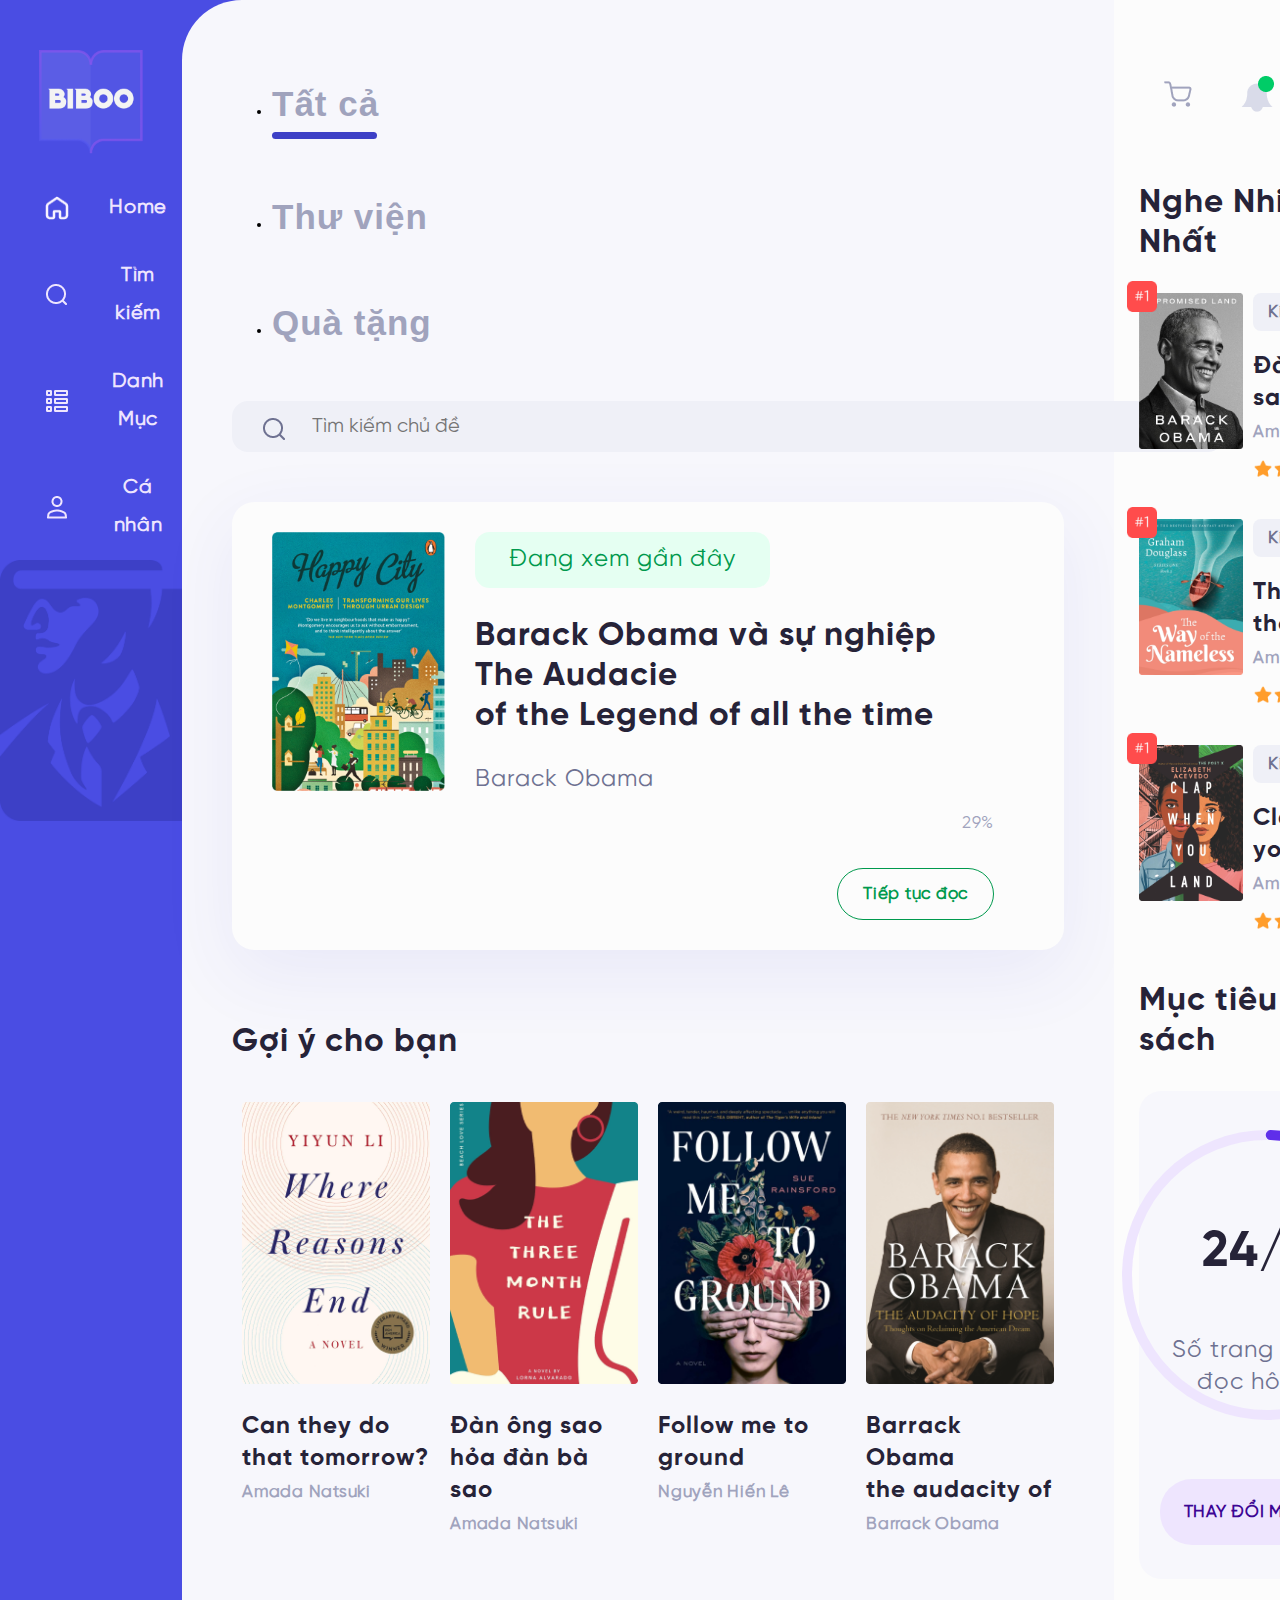
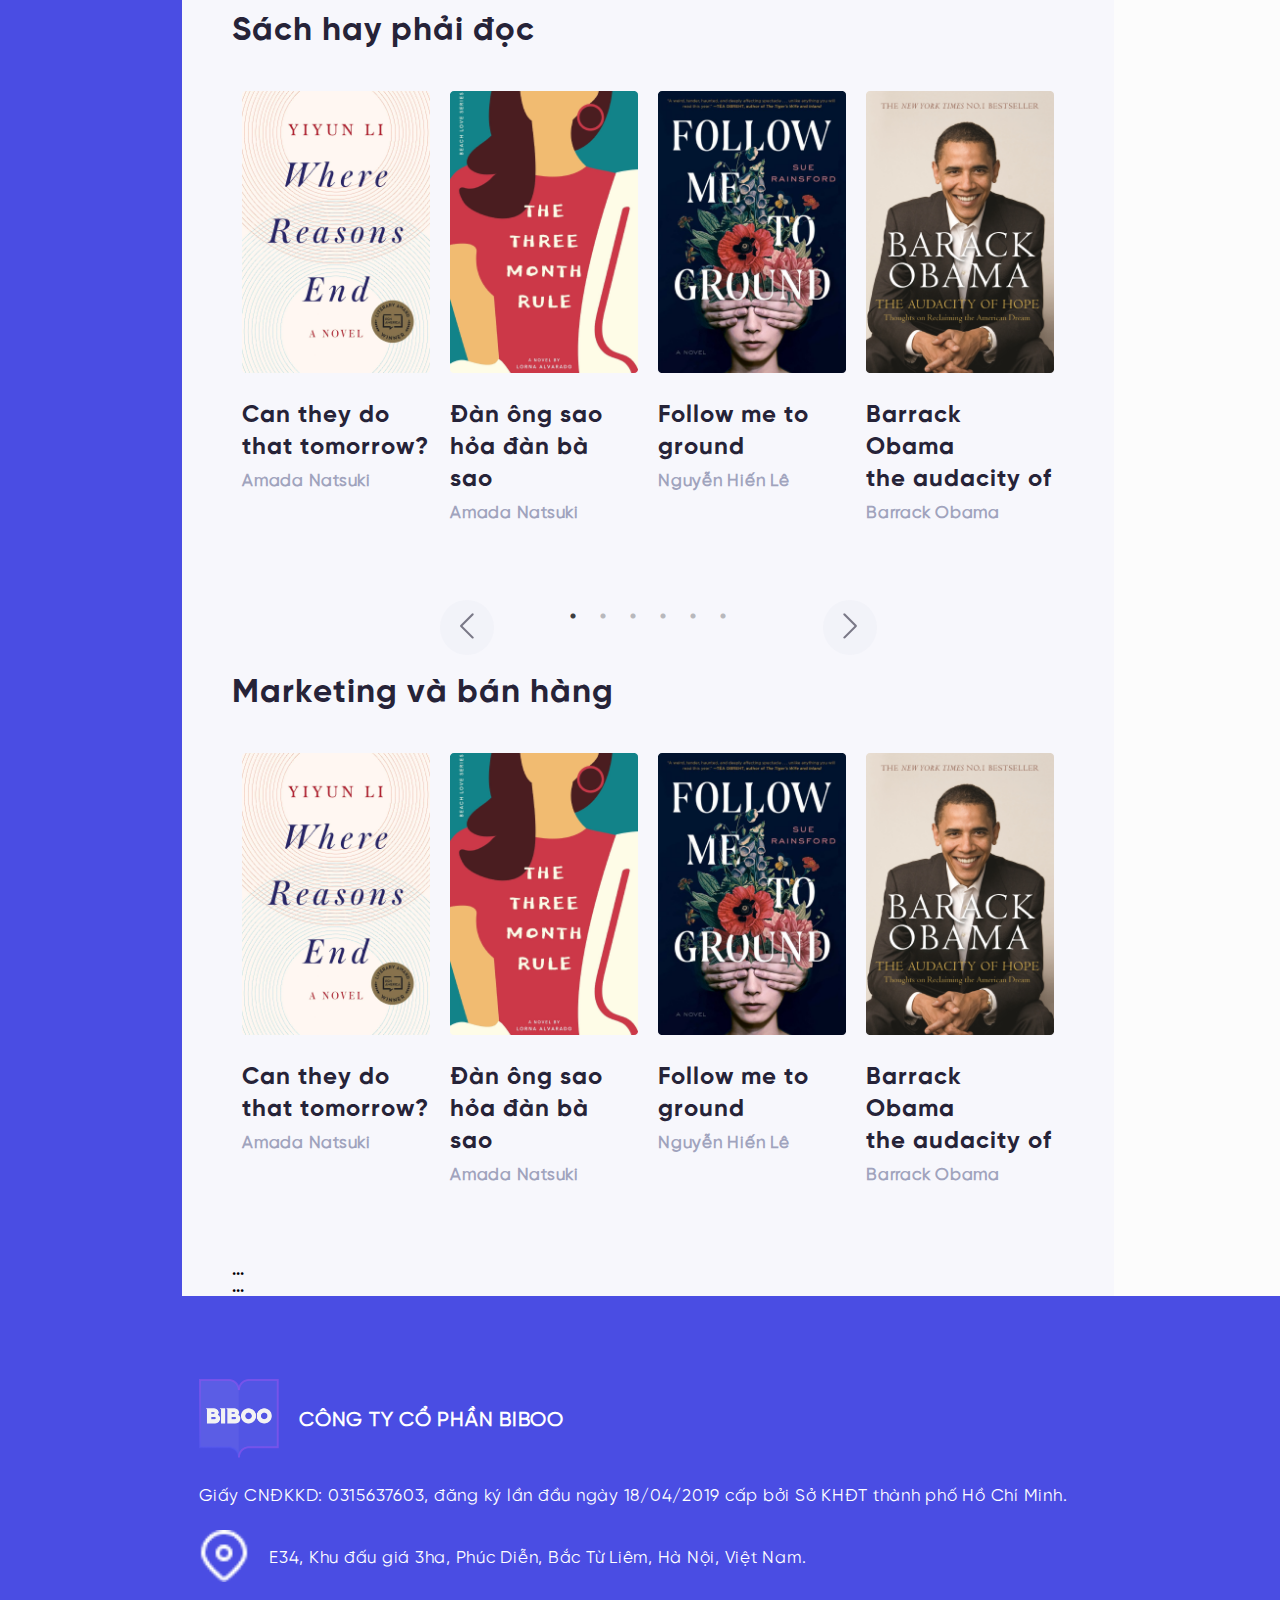
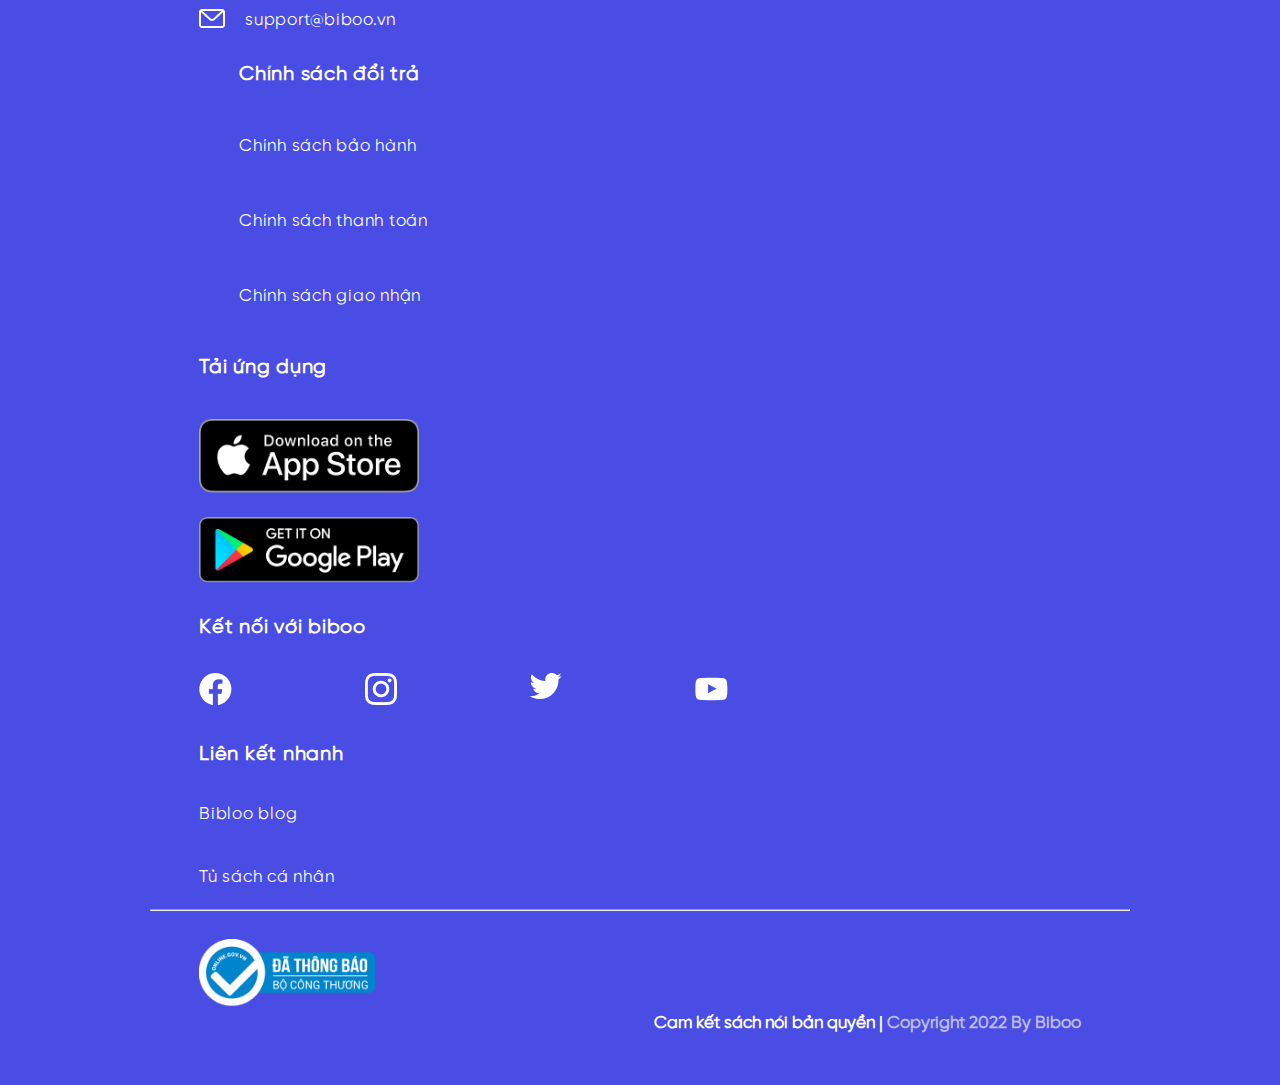
==== commit d85ce5ee: "up" ====
--- a/index.html
+++ b/index.html
@@ -25,30 +25,50 @@
   <body>
     <div class="container">
       <div class="biboo">
-        <div class="box-left-biboo">
-          <div>
-            <a href="#" class="logo-left-biboo">
-              <img src="img/Logo.png" alt="" />
-            </a>
-          </div>
-          <a href="#" class="home-left-biboo dp-flex">
-            <img src="img/Home.png" alt="anhminhhoa" />
-            <p>Home</p>
-          </a>
-          <a href="#" class="seach-left-biboo dp-flex">
-            <img src="img/Search2.png" alt="anhminhhoa" />
-            <p>Tìm kiếm</p>
-          </a>
-          <a href="#" class="category-left-biboo dp-flex">
-            <img src="img/Feed List.png" alt="anhminhhoa" />
-            <p>Danh Mục</p>
-          </a>
-          <a href="#" class="individual-left-biboo dp-flex">
-            <img src="img/Profile.png" alt="anhminhhoa" />
-            <p>Cá nhân</p>
-          </a>
-          <div class="cover-img-left-biboo">
-            <img src="img/Layer 1.png" alt="" />
+        <div class="menu">
+          <div class="box-left-biboo">
+            <div>
+              <a href="#" class="logo-left-biboo">
+                <img src="img/Logo.png" alt="" />
+              </a>
+            </div>
+            <a href="#" class="home-left-biboo dp-flex">
+              <img src="img/Home.png" alt="anhminhhoa" />
+              <p>Home</p>
+            </a>
+            <a href="#" class="seach-left-biboo dp-flex">
+              <img src="img/Search2.png" alt="anhminhhoa" />
+              <p>Tìm kiếm</p>
+            </a>
+            <a href="#" class="category-left-biboo dp-flex">
+              <img src="img/Feed List.png" alt="anhminhhoa" />
+              <p>Danh Mục</p>
+            </a>
+            <a href="#" class="individual-left-biboo dp-flex">
+              <img src="img/Profile.png" alt="anhminhhoa" />
+              <p>Cá nhân</p>
+            </a>
+            <div class="cover-img-left-biboo">
+              <img src="img/Layer 1.png" alt="" />
+            </div>
+          </div>
+          <div class="menu-mobi">
+            <a href="#" class="home-left-biboo">
+              <img src="img/Home-mobi.png" alt="anhminhhoa" />
+              <p>Home</p>
+            </a>
+            <a href="#" class="seach-left-biboo">
+              <img src="img/Search-mobi.png" alt="anhminhhoa" />
+              <p>Tìm kiếm</p>
+            </a>
+            <a href="#" class="cart-left-biboo">
+              <img src="img/Cart-mobi.png" alt="anhminhhoa" />
+              <p>Giỏ hàng</p>
+            </a>
+            <a href="#" class="individual-left-biboo">
+              <img src="img/Profile-mobi.png" alt="anhminhhoa" />
+              <p>Cá nhân</p>
+            </a>
           </div>
         </div>
         <div class="brb-items-left">
@@ -115,8 +135,7 @@
                 />
               </div>
               <div class="brb-recently-watched">
-                <div class="row">
-                  <div class="col-3 left-brb-recently-watched">
+                  <div class="left-brb-recently-watched">
                     <a href="#">
                       <img
                         class="left-brb-recently-watched"
@@ -125,14 +144,11 @@
                       />
                     </a>
                   </div>
-                  <div class="col-9 right-brb-recently-watched">
+                  <div class="right-brb-recently-watched">
                     <p class="watching-right-brb-recently-watched">
                       Đang xem gần đây
                     </p>
-                    <a
-                      href="#"
-                      class="title-right-brb-recently-watched"
-                    >
+                    <a href="#" class="title-right-brb-recently-watched">
                       Barack Obama và sự nghiệp The Audacie <br />
                       of the Legend of all the time
                     </a>
@@ -159,7 +175,6 @@
                       </button>
                     </div>
                   </div>
-                </div>
               </div>
               <div class="suggested-book">
                 <div class="title-suggested-book">
@@ -597,7 +612,7 @@
       </div>
       <footer>
         <div class="row top-footer">
-          <div class="col-3">
+          <div class="col-12 col-md-3">
             <div class="about-us">
               <div class="company-name">
                 <div class="icon-logo-company-name">
@@ -608,8 +623,8 @@
                 </div>
               </div>
               <p class="company-origin">
-                Giấy CNĐKKD: 0315637603, đăng ký lần đầu ngày 18/04/2019 cấp
-                bởi Sở KHĐT thành phố Hồ Chí Minh.
+                Giấy CNĐKKD: 0315637603, đăng ký lần đầu ngày 18/04/2019 cấp bởi
+                Sở KHĐT thành phố Hồ Chí Minh.
               </p>
               <a href="#" class="company-address">
                 <div class="icon-company-address">
@@ -628,12 +643,10 @@
               </a>
             </div>
           </div>
-          <div class="col-3">
+          <div class="col-12 col-md-3">
             <div class="company-policy">
               <div class="title-company-policy">Chính sách đổi trả</div>
-              <a href="#" class="items-company-policy">
-                Chính sách bảo hành
-              </a>
+              <a href="#" class="items-company-policy"> Chính sách bảo hành </a>
               <a href="#" class="items-company-policy">
                 Chính sách thanh toán
               </a>
@@ -642,7 +655,7 @@
               </a>
             </div>
           </div>
-          <div class="col-3">
+          <div class="col-12 col-md-3">
             <div class="company-app">
               <div class="title-company-app">Tải ứng dụng</div>
               <div class="app-store">
@@ -653,7 +666,7 @@
               </div>
             </div>
           </div>
-          <div class="col-3">
+          <div class="col-12 col-md-3">
             <div class="connection">
               <div class="title-connection">Kết nối với biboo</div>
               <div class="connection-platform">
@@ -680,12 +693,12 @@
         </div>
         <hr />
         <div class="row bottom-footer">
-          <div class="col-6">
+          <div class="col-12 col-md-6">
             <a href="#" class="logo-bottom-footer">
               <img src="img/bo-cong-thuong-1170x780 1.png" alt="" />
             </a>
           </div>
-          <div class="col-6">
+          <div class="col-12 col-md-6">
             <div class="text-bottom-footer">
               <p>
                 Cam kết sách nói bản quyền |
@@ -708,31 +721,31 @@
       integrity="sha384-7VPbUDkoPSGFnVtYi0QogXtr74QeVeeIs99Qfg5YCF+TidwNdjvaKZX19NZ/e6oz"
       crossorigin="anonymous"
     ></script>
-   
+
     <script
-    type="text/javascript"
-    src="//code.jquery.com/jquery-1.11.0.min.js"
-  ></script>
-  <script
-    type="text/javascript"
-    src="//code.jquery.com/jquery-migrate-1.2.1.min.js"
-  ></script>
-  <script type="text/javascript" src="slick/slick.min.js"></script>
-  <script>
-    $(document).ready(function () {
-      $(".variable-width").slick({
-        dots: true,
-        infinite: true,
-        speed: 300,
-        slidesToShow: 1,
-        centerMode: true,
-        variableWidth: true,
-        prevArrow:
-          '<button class="button-icon-right"><span><img src="img/Vector.png" alt=""></span></button>',
-        nextArrow:
-          '<button class="button-icon-left"><span><img src="img/Vector 2.png" alt=""></span></button>',
+      type="text/javascript"
+      src="//code.jquery.com/jquery-1.11.0.min.js"
+    ></script>
+    <script
+      type="text/javascript"
+      src="//code.jquery.com/jquery-migrate-1.2.1.min.js"
+    ></script>
+    <script type="text/javascript" src="slick/slick.min.js"></script>
+    <script>
+      $(document).ready(function () {
+        $(".variable-width").slick({
+          dots: true,
+          infinite: true,
+          speed: 300,
+          slidesToShow: 1,
+          centerMode: true,
+          variableWidth: true,
+          prevArrow:
+            '<button class="button-icon-right"><span><img src="img/Vector.png" alt=""></span></button>',
+          nextArrow:
+            '<button class="button-icon-left"><span><img src="img/Vector 2.png" alt=""></span></button>',
+        });
       });
-    });
-  </script>
+    </script>
   </body>
 </html>
--- a/css/index.css
+++ b/css/index.css
@@ -1,4 +1,3 @@
-
 .left-books-listen-a-lott .title-book-topic a p {
   display: -webkit-box;
   -webkit-box-orient: vertical;
@@ -124,9 +123,17 @@
   border-radius: 22.2222px;
   padding: 30px 40px;
   margin-bottom: 72px;
+  display: flex;
+}
+.brb-recently-watched .left-brb-recently-watched {
+  width: 25%;
+}
+.brb-recently-watched .left-brb-recently-watched a img {
+  width: 100%;
 }
 .right-brb-recently-watched {
   padding: 0px 30px;
+  width: 75%;
 }
 .watching-right-brb-recently-watched {
   font-family: SVN-Gilroy-regular;
@@ -675,7 +682,7 @@
 .biboo {
   display: flex;
 }
-.biboo > .box-left-biboo {
+.biboo > .menu {
   width: 15%;
 }
 .biboo > .brb-items-left {
@@ -684,7 +691,242 @@
 .biboo > .brb-items-right {
   width: 20%;
 }
-@media only screen and (min-width: 1024px) {
-}
-@media only screen and (max-width: 1024px) {
-}
+.menu-mobi {
+  width: 100% !important;
+  display: flex;
+  justify-content: space-between;
+  background: #fcfcfc;
+  align-items: center;
+  padding: 15px 20px 30px 20px;
+  position: fixed;
+  left: 0;
+  right: 0;
+  bottom: 0;
+  z-index: 1;
+  background-color: #fcfcfc;
+  border-top: 1px solid #a0a3bd;
+}
+.menu-mobi .home-left-biboo,
+.menu-mobi .seach-left-biboo,
+.menu-mobi .cart-left-biboo,
+.menu-mobi .individual-left-biboo {
+  display: flex;
+  flex-direction: column;
+  align-items: center;
+}
+.menu-mobi > .home-left-biboo > p,
+.menu-mobi > .seach-left-biboo > p,
+.menu-mobi > .cart-left-biboo > p,
+.menu-mobi > .individual-left-biboo > p {
+  font-weight: 400;
+  font-family: SVN-Gilroy-regular;
+  font-size: 13px;
+  line-height: 20px;
+  text-align: center;
+  letter-spacing: 0.25px;
+  color: #6e7191;
+}
+.menu-mobi .home-left-biboo img,
+.menu-mobi .seach-left-biboo img,
+.menu-mobi .cart-left-biboo img,
+.menu-mobi .individual-left-biboo img {
+  width: 26px;
+  height: 26px;
+}
+@media only screen and (min-width: 574px) {
+  .menu-mobi {
+    display: none;
+  }
+}
+@media only screen and (max-width: 574px) {
+  .biboo {
+    flex-direction: column;
+  }
+  .box-left-biboo {
+    display: none;
+  }
+  .biboo > .brb-items-left {
+    width: 100%;
+    border-radius: 0px;
+    padding: 20px;
+  }
+  .biboo > .brb-items-right {
+    display: none;
+  }
+  .biboo > .menu {
+    width: 100%;
+  }
+  .box-suggested-book {
+    overflow: hidden;
+  }
+  .menu-mobi {
+    width: 100% !important;
+    display: flex;
+    justify-content: space-between;
+    z-index: 111;
+  }
+  #myTab {
+    flex-wrap: nowrap;
+    justify-content: space-between;
+  }
+  .brb-items-left .nav-tabs .nav-item {
+    margin-bottom: 30px;
+  }
+  .brb-items-left .nav-tabs .nav-item .nav-link {
+    font-weight: 700;
+    font-size: 25px;
+    line-height: 29px;
+    margin-right: 0px;
+  }
+  .underlined {
+    width: 100%;
+  }
+  .brb-search {
+    margin-bottom: 20px;
+  }
+  .brb-search input {
+    font-size: 17px;
+    padding: 10px 10px 10px 40px;
+    border-radius: 10px;
+  }
+  .brb-search a {
+    top: 8px;
+    left: 15px;
+    width: 18px;
+    height: 18px;
+  }
+  .brb-recently-watched {
+    padding: 15px;
+    border-radius: 12px;
+    margin-bottom: 15px;
+  }
+  .brb-recently-watched .left-brb-recently-watched {
+    width: 45%;
+  }
+  .right-brb-recently-watched {
+    padding: 0px 0px 0px 10px;
+    width: 55%;
+  }
+
+  .watching-right-brb-recently-watched {
+    font-weight: 400;
+    font-size: 13px;
+    line-height: 20px;
+    width: 100%;
+    height: 35px;
+    border-radius: 8px;
+    margin: 0px 0px 10px 0px;
+  }
+  .right-brb-recently-watched .title-right-brb-recently-watched {
+    font-weight: 700;
+    font-size: 17px;
+    line-height: 24px;
+    display: -webkit-box;
+    -webkit-box-orient: vertical;
+    -webkit-line-clamp: 2;
+    overflow: hidden;
+    margin-top: 0px;
+    margin-bottom: 0px;
+  }
+  .right-brb-recently-watched .text-right-brb-recently-watched p {
+    font-weight: 400;
+    font-size: 13px;
+    line-height: 20px;
+    margin-bottom: 5px;
+  }
+  .index-progress {
+    font-weight: 600;
+    font-size: 9px;
+    line-height: 16px;
+    margin-bottom: 0px;
+  }
+  .progress {
+    margin-bottom: 10px;
+    height: 6px;
+  }
+  .progress-bar {
+    width: 29% !important;
+  }
+  .bottom-right-brb-recently-watched button span {
+    font-weight: 700;
+    font-size: 15px;
+    line-height: 20px;
+  }
+  .bottom-right-brb-recently-watched button {
+    padding: 8px 20px;
+    margin-top: 10px;
+    width: 100%;
+    display: flex;
+    justify-content: center;
+  }
+  .suggested-book .title-suggested-book p {
+    font-weight: 700;
+    font-size: 20px;
+    line-height: 21px;
+  }
+  .suggested-book
+    .box-suggested-book
+    .items-suggested-book
+    .information-items-suggested-book
+    .title-book {
+    font-weight: 700;
+    font-size: 15px;
+    line-height: 20px;
+  }
+
+  .suggested-book
+    .box-suggested-book
+    .items-suggested-book
+    .information-items-suggested-book
+    .author-book {
+    font-weight: 400;
+    font-size: 13px;
+    line-height: 20px;
+  }
+  .box-suggested-book .items-suggested-book:nth-child(3),
+  .box-suggested-book .items-suggested-book:nth-child(4) {
+    display: none;
+  }
+  .caroseo-brb-items {
+    margin-bottom: 20px;
+  }
+  .button-icon-right,
+  .button-icon-left {
+    display: none !important;
+  }
+  footer {
+    padding: 0px;
+    flex-direction: column;
+    margin-bottom: 70px;
+  }
+  .corporate-email {
+    justify-content: center;
+  }
+  .company-policy {
+    margin: 0px;
+    justify-content: center;
+    text-align: center;
+  }
+  .company-policy .items-company-policy {
+    margin: 15px 0px;
+  }
+  .company-app {
+    display: flex;
+    flex-direction: column;
+    justify-content: center;
+    align-items: center;
+    text-align: center;
+  }
+  .connection {
+    display: flex;
+    flex-direction: column;
+    justify-content: center;
+    align-items: center;
+  }
+  .bottom-footer {
+    text-align: center;
+    justify-content: center;
+    align-items: center;
+    justify-content: center;
+  }
+}
